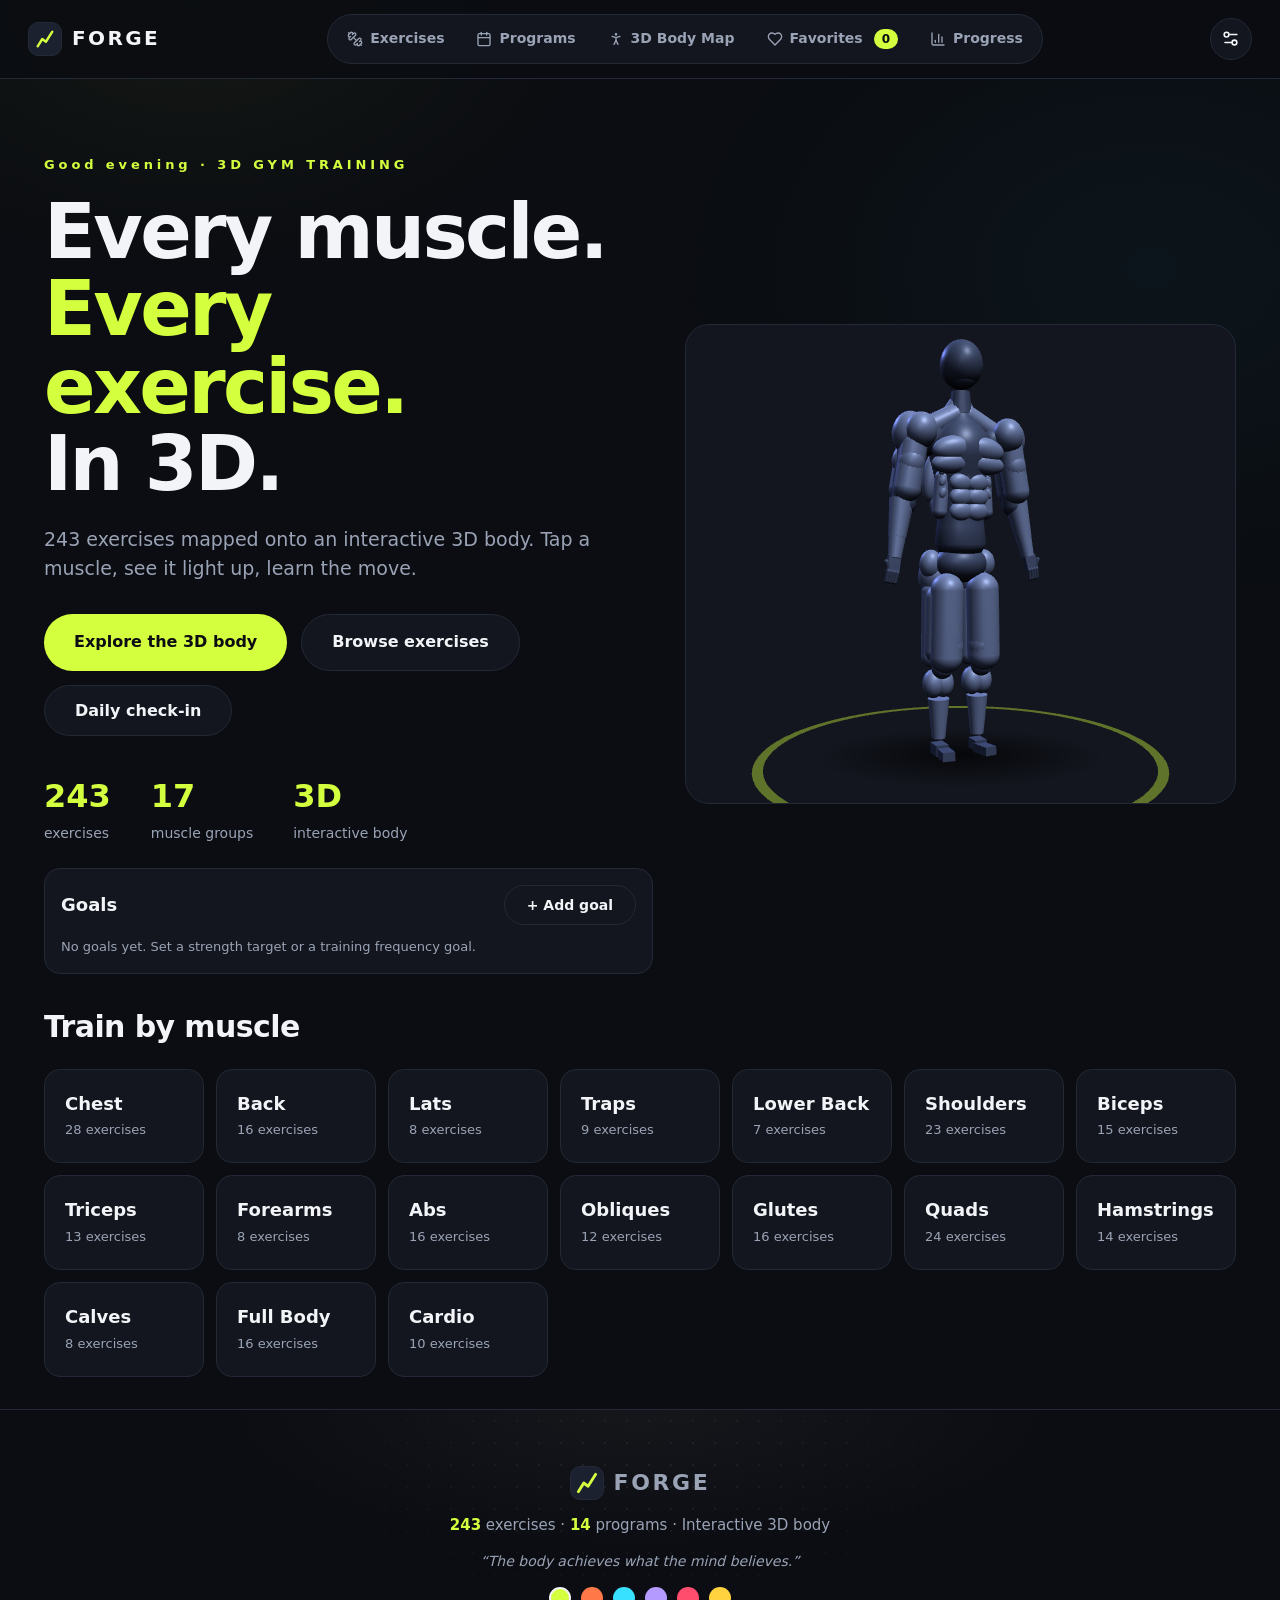
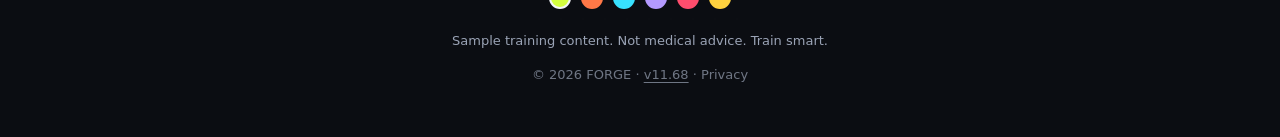
==== index.html @ cfec5f08 "v11.68: fix chart overflow" ====
<!doctype html>
<html lang="en">
  <head>
    <meta charset="UTF-8" />
    <meta name="viewport" content="width=device-width, initial-scale=1.0" />
    <title>FORGE · 3D Gym Training</title>
    <meta
      name="description"
      content="FORGE: 190+ exercises visualized on an interactive 3D body. Train every muscle."
    />
    <meta name="theme-color" content="#0b0e13" />
    <link rel="manifest" href="manifest.json" />
    <link rel="stylesheet" href="css/base.css?v=11.68" />
    <link rel="stylesheet" href="css/components.css?v=11.68" />
    <link rel="stylesheet" href="css/views.css?v=11.68" />
    <link rel="stylesheet" href="css/workout.css?v=11.68" />
    <link rel="stylesheet" href="css/progress.css?v=11.68" />
    <link rel="stylesheet" href="css/camera.css?v=11.68" />
  </head>
  <body>
    <div
      id="offlineBar"
      class="hidden"
      style="background: #f59e0b; color: #0b0d12; text-align: center; font-size: 13px; font-weight: 700; padding: 8px"
    >
      Offline - workouts still save on this device
    </div>
    <header class="topbar">
      <a class="brand" href="#/">
        <span class="brand-mark"
          ><svg width="22" height="22" viewBox="0 0 24 24" fill="none">
            <path
              d="M4 20 L9 12 L13 15 L20 4"
              stroke="currentColor"
              stroke-width="2.6"
              stroke-linecap="round"
              stroke-linejoin="round"
            /></svg
        ></span>
        FORGE
      </a>
      <nav class="nav">
        <a href="#/exercises" data-nav="exercises" data-i18n="nav_exercises"
          ><svg
            class="ic"
            viewBox="0 0 24 24"
            fill="none"
            stroke="currentColor"
            stroke-width="2"
            stroke-linecap="round"
            stroke-linejoin="round"
            aria-hidden="true"
          >
            <path d="M14.4 14.4 9.6 9.6" />
            <path
              d="M18.657 21.485a2 2 0 1 1-2.829-2.828l-1.767 1.768a2 2 0 1 1-2.829-2.829l6.364-6.364a2 2 0 1 1 2.829 2.829l-1.768 1.767a2 2 0 1 1 2.828 2.829z"
            />
            <path d="m21.5 21.5-1.4-1.4" />
            <path d="M3.9 3.9 2.5 2.5" />
            <path
              d="M6.404 12.768a2 2 0 1 1-2.829-2.829l1.768-1.767a2 2 0 1 1-2.828-2.829l2.828-2.828a2 2 0 1 1 2.829 2.828l1.767-1.768a2 2 0 1 1 2.829 2.829z"
            /></svg
          >Exercises</a
        >
        <a href="#/programs" data-nav="programs" data-i18n="nav_programs"
          ><svg
            class="ic"
            viewBox="0 0 24 24"
            fill="none"
            stroke="currentColor"
            stroke-width="2"
            stroke-linecap="round"
            stroke-linejoin="round"
            aria-hidden="true"
          >
            <path d="M8 2v4" />
            <path d="M16 2v4" />
            <rect width="18" height="18" x="3" y="4" rx="2" />
            <path d="M3 10h18" /></svg
          >Programs</a
        >
        <a href="#/body" data-nav="body" data-i18n="nav_body"
          ><svg
            class="ic"
            viewBox="0 0 24 24"
            fill="none"
            stroke="currentColor"
            stroke-width="2"
            stroke-linecap="round"
            stroke-linejoin="round"
            aria-hidden="true"
          >
            <circle cx="12" cy="5" r="1" />
            <path d="m9 20 3-6 3 6" />
            <path d="m6 8 6 2 6-2" />
            <path d="M12 10v4" /></svg
          >3D Body Map</a
        >
        <a href="#/favorites" data-nav="favorites" data-i18n="nav_favorites"
          ><svg
            class="ic"
            viewBox="0 0 24 24"
            fill="none"
            stroke="currentColor"
            stroke-width="2"
            stroke-linecap="round"
            stroke-linejoin="round"
            aria-hidden="true"
          >
            <path
              d="M19 14c1.49-1.46 3-3.21 3-5.5A5.5 5.5 0 0 0 16.5 3c-1.76 0-3 .5-4.5 2-1.5-1.5-2.74-2-4.5-2A5.5 5.5 0 0 0 2 8.5c0 2.3 1.5 4.05 3 5.5l7 7Z"
            /></svg
          >Favorites <span class="fav-count" id="favCount">0</span></a
        >
        <a href="#/progress" data-nav="progress" data-i18n="nav_progress"
          ><svg
            class="ic"
            viewBox="0 0 24 24"
            fill="none"
            stroke="currentColor"
            stroke-width="2"
            stroke-linecap="round"
            stroke-linejoin="round"
            aria-hidden="true"
          >
            <path d="M3 3v16a2 2 0 0 0 2 2h16" />
            <path d="M18 17V9" />
            <path d="M13 17V5" />
            <path d="M8 17v-3" /></svg
          >Progress</a
        >
        <span class="nav-pill" id="navPill"></span>
      </nav>
      <button class="settings-btn" id="settingsBtn" title="Settings" aria-label="Open settings">
        <svg
          class="ic"
          viewBox="0 0 24 24"
          fill="none"
          stroke="currentColor"
          stroke-width="2"
          stroke-linecap="round"
          stroke-linejoin="round"
          aria-hidden="true"
        >
          <path d="M20 7h-9" />
          <path d="M14 17H5" />
          <circle cx="17" cy="17" r="3" />
          <circle cx="7" cy="7" r="3" />
        </svg>
      </button>
    </header>

    <main>
      <!-- HOME -->
      <section id="view-home" class="view">
        <div class="onerm-box hidden" id="reminderBanner" style="margin-bottom: 16px; border-color: var(--volt)"></div>
        <div class="hero">
          <div class="hero-copy">
            <p class="kicker"><span id="homeGreet"></span> · <span data-i18n="home_kicker">3D GYM TRAINING</span></p>
            <h1>Every muscle.<br /><span class="volt">Every exercise.</span><br />In 3D.</h1>
            <p class="lede">
              <span id="heroExCount">243</span> exercises mapped onto an interactive 3D body. Tap a muscle, see it light
              up, learn the move.
            </p>
            <div class="hero-cta">
              <a class="btn btn-primary" href="#/body" data-i18n="home_cta_body">Explore the 3D body</a>
              <a class="btn btn-ghost" href="#/exercises" data-i18n="home_cta_ex">Browse exercises</a>
              <button class="btn btn-ghost" id="checkinBtn">Daily check-in</button>
            </div>
            <div class="hero-stats">
              <div><b id="statEx">243</b><span>exercises</span></div>
              <div><b id="statMus">17</b><span>muscle groups</span></div>
              <div><b>3D</b><span>interactive body</span></div>
            </div>
            <div class="hero-progress" id="heroProgress"></div>
            <div id="recoveryDash" style="margin-top: 16px"></div>
            <div id="goalsDash" style="margin-top: 16px"></div>
          </div>
          <div class="hero-3d" id="hero3d"></div>
        </div>
        <h2 class="section-title">Train by muscle</h2>
        <div class="muscle-grid" id="muscleGrid"></div>
      </section>

      <!-- EXERCISES -->
      <section id="view-exercises" class="view hidden">
        <h2 class="section-title" data-i18n="ex_title">All exercises<span class="count" id="exCount"></span></h2>
        <div class="toolbar">
          <div class="search-wrap">
            <svg
              class="ic"
              viewBox="0 0 24 24"
              fill="none"
              stroke="currentColor"
              stroke-width="2"
              stroke-linecap="round"
              stroke-linejoin="round"
              aria-hidden="true"
            >
              <circle cx="11" cy="11" r="8" />
              <path d="m21 21-4.3-4.3" /></svg
            ><input
              id="search"
              type="search"
              data-i18n-ph="ex_search_ph"
              placeholder="Search exercises… (e.g. squat, cable, beginner)"
              autocomplete="off"
            />
          </div>
          <label class="my-eq-toggle hidden" id="myEqWrap"
            ><input type="checkbox" id="myEqToggle" /> <span data-i18n="myeq_only">My equipment only</span></label
          >
          <div class="chip-row" id="muscleChips"></div>
          <div class="selects">
            <select id="eqFilter">
              <option value="">All equipment</option>
            </select>
            <select id="lvlFilter">
              <option value="">All levels</option>
              <option value="beginner">Beginner</option>
              <option value="intermediate">Intermediate</option>
              <option value="advanced">Advanced</option>
            </select>
          </div>
        </div>
        <button class="btn btn-ghost btn-sm" id="addCustomBtn" style="margin-bottom: 14px">Add custom exercise</button>
        <div class="cards" id="exerciseGrid"></div>
      </section>

      <!-- DETAIL -->
      <section id="view-detail" class="view hidden">
        <a class="back" href="#/exercises"><span class="back-icon" data-icon="arrow-left"></span> All exercises</a>
        <div class="detail-head">
          <div>
            <div class="badges" id="dBadges"></div>
            <h2 id="dName"></h2>
          </div>
          <div style="display: flex; gap: 8px; flex-wrap: wrap; align-items: center">
            <button class="btn btn-ghost btn-sm" id="dPyramid">Pyramid</button>
            <button class="fav-btn btn btn-ghost btn-sm" id="dFav">Save to favorites</button>
            <button class="btn btn-danger btn-sm hidden" id="dDelete">Delete exercise</button>
          </div>
        </div>
        <div class="detail-3d">
          <div id="detail3d" class="stage"></div>
          <div class="view-toggle">
            <button id="dFront" class="on">Front</button>
            <button id="dBack">Back</button>
          </div>
          <p class="hint">Drag to rotate · scroll to zoom · red = primary, orange = secondary</p>
        </div>
        <div class="detail-cols">
          <div class="detail-main">
            <h3>See it in motion</h3>
            <div id="demoBox" class="demo-box"></div>
            <div id="demoControls" class="demo-controls-wrap"></div>
            <h3>How to do it</h3>
            <ol class="steps" id="dSteps"></ol>
            <h3>Form cues</h3>
            <ul class="cues-list" id="dCues"></ul>
            <h3>Common mistakes</h3>
            <div id="dMistakes"></div>
          </div>
          <aside class="detail-side">
            <h3>Muscles worked</h3>
            <div class="muscle-tags" id="dMuscles"></div>
            <h3>Try also</h3>
            <div class="mini-cards" id="dSimilar"></div>
            <h3>Variations</h3>
            <div id="dVariations"></div>
            <h3>
              <span data-i18n="swap_title">Swap it</span>
              <span class="muted" style="font-weight: 400; font-size: 13px" data-i18n="swap_sub"
                >same muscle, different gear</span
              >
            </h3>
            <div id="dSwaps"></div>
            <div id="dOnerm"></div>
            <div id="dProg"></div>
            <button class="btn btn-ghost btn-sm" id="formCheckBtn" style="margin-top: 12px">AI form check</button>
          </aside>
        </div>
      </section>

      <!-- BODY MAP -->
      <section id="view-body" class="view hidden">
        <h2 class="section-title" data-i18n="body_title">3D Body Map</h2>
        <p class="lede" data-i18n="body_lede">Click any muscle on the body to see every exercise that trains it.</p>
        <div class="body-layout">
          <div class="body-3d">
            <div id="body3d" class="stage tall"></div>
            <div class="view-toggle">
              <button id="bFront" class="on" data-i18n="body_front">Front</button>
              <button id="bBack" data-i18n="body_back">Back</button>
            </div>
            <div class="view-toggle" style="margin-top: 8px">
              <button id="bMuscles" class="on" data-i18n="body_muscles">Muscles</button>
              <button id="bRecovery" data-i18n="body_recovery">Recovery</button>
              <button id="bFatigue">Fatigue</button>
              <button class="seg" id="bSoreness">Soreness</button>
            </div>
            <p class="hint" data-i18n="body_hint">Drag to rotate · scroll to zoom · click a muscle</p>
            <p id="soreHint" class="hidden muted" style="font-size: 13px; margin: 8px 0 0; text-align: center">
              Tap a muscle to cycle: mild - sore - very sore - injured - clear
            </p>
            <p id="soreCount" class="muted" style="font-size: 13px; margin: 4px 0 0; text-align: center"></p>
            <div class="heat-legend hidden" id="heatLegend">
              <span><i style="background: #ff2d1a"></i>Trained recently</span>
              <span><i style="background: #2a3040; border: 1px solid var(--line)"></i>Ready to train</span>
            </div>
          </div>
          <aside class="body-panel">
            <div id="muscleInfo"><p class="muted">Select a muscle…</p></div>
            <div class="mini-cards" id="bodyExercises"></div>
          </aside>
        </div>
        <div id="bodyRecoveryDash" style="margin-top: 24px"></div>
      </section>

      <!-- PROGRAMS -->
      <section id="view-programs" class="view hidden">
        <h2 class="section-title" data-i18n="prog_title">Training programs</h2>
        <p class="lede" data-i18n="prog_lede">Pick a plan and just train. Every workout is laid out set by set.</p>
        <div class="prog-actions">
          <button class="btn btn-primary btn-sm" id="quizBtn" data-i18n="prog_quiz">Find my program</button>
          <a class="btn btn-ghost btn-sm" href="#/builder" data-i18n="prog_create">Create program</a>
          <button class="btn btn-ghost btn-sm" id="coachBtn">AI coach plan</button>
          <button class="btn btn-ghost btn-sm" id="expressBtn" title="A condensed full-body session, about 20 minutes">
            20-min express
          </button>
          <button class="btn btn-ghost btn-sm" id="dungeonBtn" title="A random gamified workout for bonus XP">
            Dungeon crawl
          </button>
        </div>
        <div class="active-banner hidden" id="activeBanner"></div>
        <div class="prog-grid" id="programGrid"></div>
      </section>

      <!-- PROGRAM DETAIL -->
      <section id="view-program" class="view hidden">
        <a class="back" href="#/programs"><span class="back-icon" data-icon="arrow-left"></span> All programs</a>
        <h2 class="section-title" id="pgName"></h2>
        <p class="lede" id="pgTag"></p>
        <div class="badges" id="pgBadges" style="margin-bottom: 20px"></div>
        <div class="prog-actions" id="pgActions" style="margin-bottom: 24px"></div>
        <div id="pgDays"></div>
      </section>

      <!-- WORKOUT MODE -->
      <section id="view-workout" class="view hidden">
        <a class="back" id="woBack" href="#/programs"><span class="back-icon" data-icon="arrow-left"></span> Back</a>
        <p class="kicker" id="woSub"></p>
        <h2 class="section-title" id="woTitle"></h2>
        <p class="muted hidden" id="woPace" style="font-size: 13px; margin: -8px 0 12px"></p>
        <div class="timer">
          <div class="timer-ring-wrap">
            <svg class="timer-ring" viewBox="0 0 120 120" aria-hidden="true">
              <circle class="tr-bg" cx="60" cy="60" r="52" />
              <circle
                class="tr-fg"
                id="timerRing"
                cx="60"
                cy="60"
                r="52"
                stroke-dasharray="326.7"
                stroke-dashoffset="0"
              />
            </svg>
            <div class="timer-display" id="timerDisplay">0:00</div>
          </div>
          <div class="timer-btns">
            <button data-timer="30">0:30</button>
            <button data-timer="60">1:00</button>
            <button data-timer="90">1:30</button>
            <button data-timer="120">2:00</button>
            <button id="timerStop">Stop</button>
          </div>
          <p
            class="hint"
            id="restCue"
            style="min-height: 20px; font-size: 13.5px; color: var(--volt); font-weight: 600"
          ></p>
          <p class="hint timer-hint">
            <svg
              class="ic"
              viewBox="0 0 24 24"
              fill="none"
              stroke="currentColor"
              stroke-width="2"
              stroke-linecap="round"
              stroke-linejoin="round"
              aria-hidden="true"
            >
              <line x1="10" x2="14" y1="2" y2="2" />
              <line x1="12" x2="15" y1="14" y2="11" />
              <circle cx="12" cy="14" r="8" /></svg
            >Rest timer. Tap a duration to start
          </p>
          <button class="btn btn-ghost btn-sm" id="plateBtn" style="margin-top: 8px">Plate calculator</button>
          <button class="btn btn-ghost btn-sm" id="voiceCmdBtn" style="margin-top: 8px" title="Voice control">
            <span class="btn-ic" data-icon="mic"></span> Voice
          </button>
          <button
            class="btn btn-ghost btn-sm"
            id="travelBtn"
            style="margin-top: 8px"
            title="Swap to bodyweight / dumbbell / band alternatives"
          >
            Travel mode
          </button>
          <p class="muted" id="voiceStatus" style="font-size: 13px; margin-top: 6px"></p>
        </div>
        <button class="btn btn-ghost btn-sm" id="gymModeBtn" style="margin: 8px 0">Gym mode</button>
        <button class="btn btn-ghost btn-sm" id="mirrorBtn" style="margin: 8px 0 8px 8px">Mirror mode</button>
        <div id="woList"></div>
        <div class="field-group" style="margin: 14px 0">
          <label class="field-label" for="woNotes">Session notes</label>
          <textarea
            id="woNotes"
            class="text-input"
            rows="3"
            placeholder="How did it feel? Anything to change next time?"
            style="resize: vertical"
          ></textarea>
        </div>
        <button class="btn btn-primary btn-block" id="woFinish">Finish workout</button>
        <div class="done-banner hidden" id="woDone">
          <h3>
            Workout complete. <span data-icon="dumbbell" style="display: inline-flex; vertical-align: -3px"></span>
          </h3>
          <p class="muted">Logged. Keep the streak going.</p>
          <p class="muted" id="woDurationLine" style="margin-top: 4px; font-weight: 600"></p>
          <div id="woRating" style="margin: 12px 0">
            <p class="muted" style="font-size: 13px; margin-bottom: 8px">How was this workout?</p>
            <div
              id="woStars"
              style="display: flex; gap: 6px; justify-content: center; font-size: 28px; cursor: pointer"
            ></div>
            <input
              id="woRatingNote"
              class="text-input"
              placeholder="Optional note..."
              style="margin-top: 8px; max-width: 320px; margin-left: auto; margin-right: auto"
            />
          </div>
          <p class="muted" id="woXpLine" style="margin-top: 6px"></p>
          <div class="xpbar" id="woXpBar" style="max-width: 320px; margin-left: auto; margin-right: auto">
            <div id="woXpFill"></div>
          </div>
          <p class="muted" id="woXpNext" style="font-size: 12px; margin-top: 4px"></p>
          <div class="wo-done-actions">
            <button
              class="btn btn-ghost btn-sm wo-icon-btn"
              id="shareCard"
              title="Share workout card"
              aria-label="Share workout card"
            >
              <svg
                viewBox="0 0 24 24"
                fill="none"
                stroke="currentColor"
                stroke-width="2"
                stroke-linecap="round"
                stroke-linejoin="round"
                width="16"
                height="16"
              >
                <path d="M4 12v8a2 2 0 0 0 2 2h12a2 2 0 0 0 2-2v-8" />
                <path d="m16 6-4-4-4 4" />
                <path d="M12 2v13" />
              </svg>
            </button>
            <button
              class="btn btn-ghost btn-sm wo-icon-btn"
              id="shareTextBtn"
              title="Share as text"
              aria-label="Share as text"
            >
              <svg
                viewBox="0 0 24 24"
                fill="none"
                stroke="currentColor"
                stroke-width="2"
                stroke-linecap="round"
                stroke-linejoin="round"
                width="16"
                height="16"
              >
                <path d="M15 2H6a2 2 0 0 0-2 2v16a2 2 0 0 0 2 2h12a2 2 0 0 0 2-2V7Z" />
                <path d="M14 2v4a2 2 0 0 0 2 2h4" />
                <path d="M10 9H8" />
                <path d="M16 13H8" />
                <path d="M16 17H8" />
              </svg>
            </button>
            <button class="btn btn-ghost btn-sm wo-icon-btn" id="replayBtn" title="3D replay" aria-label="3D replay">
              <svg
                viewBox="0 0 24 24"
                fill="none"
                stroke="currentColor"
                stroke-width="2"
                stroke-linecap="round"
                stroke-linejoin="round"
                width="16"
                height="16"
              >
                <polygon points="6 3 20 12 6 21 6 3" />
              </svg>
            </button>
            <a class="btn btn-primary btn-sm" id="woDoneBack" href="#/programs" style="white-space: nowrap"
              >Back to programs</a
            >
          </div>
        </div>
      </section>

      <!-- FAVORITES -->
      <section id="view-favorites" class="view hidden">
        <h2 class="section-title" data-i18n="fav_title">Your favorites</h2>
        <div class="cards" id="favGrid"></div>
        <div class="hidden" id="favEmpty"></div>
      </section>

      <!-- PROGRESS -->
      <section id="view-progress" class="view hidden">
        <h2 class="section-title" data-i18n="progress_title">Progress</h2>
        <div class="tab-row" id="progTabs">
          <button class="chip on" data-ptab="overview" data-i18n="tab_overview">Overview</button>
          <button class="chip" data-ptab="history" data-i18n="tab_history">History</button>
          <button class="chip" data-ptab="records" data-i18n="tab_records">Records</button>
          <button class="chip" data-ptab="standards">Standards</button>
          <button class="chip" data-ptab="volume" data-i18n="tab_volume">Volume</button>
          <button class="chip" data-ptab="body">Body</button>
          <button class="chip" data-ptab="badges">Badges</button>
          <button class="chip" data-ptab="year" data-i18n="tab_year">Year</button>
          <button class="chip" data-ptab="board" data-i18n="tab_board">Leaderboard</button>
          <button class="chip" data-ptab="challenges">Challenges</button>
          <button class="chip" data-ptab="insights">Insights</button>
          <button class="chip" data-ptab="coach">Coach</button>
          <button class="chip" data-ptab="calendar">Calendar</button>
        </div>
        <div id="progressBody"></div>
      </section>
      <!-- PROGRAM BUILDER -->
      <section id="view-builder" class="view hidden">
        <h2 class="section-title" data-i18n="builder_title">Create program</h2>
        <p class="lede" data-i18n="builder_lede">Build your own training plan from the exercise library.</p>
        <div class="builder-field">
          <label for="bName" data-i18n="b_name">Program name</label>
          <input
            type="text"
            id="bName"
            class="text-input"
            data-i18n-ph="b_name_ph"
            placeholder="e.g. My Push Day Split"
            maxlength="60"
          />
        </div>
        <div class="builder-field">
          <label for="bTagline" data-i18n="b_tagline">Tagline (optional)</label>
          <input
            type="text"
            id="bTagline"
            class="text-input"
            data-i18n-ph="b_tagline_ph"
            placeholder="e.g. 3 days, dumbbells only"
            maxlength="80"
          />
        </div>
        <div id="bDays"></div>
        <button class="btn btn-ghost btn-sm" id="bAddDay" data-i18n="b_add_day">Add day</button>
        <div style="display: flex; gap: 10px; margin: 20px 0; flex-wrap: wrap">
          <button class="btn btn-primary btn-sm" id="bSave" data-i18n="b_save">Save program</button>
          <a class="btn btn-ghost btn-sm" href="#/programs" data-i18n="b_cancel">Cancel</a>
        </div>
      </section>

      <!-- MY WORKOUTS -->
      <!-- EXERCISE PICKER -->
      <div class="modal-veil hidden" id="pickerVeil">
        <div class="modal" role="dialog" aria-modal="true" aria-labelledby="pickerTitle">
          <div class="modal-head">
            <h3 id="pickerTitle">Add exercises</h3>
            <button class="modal-x" id="pickerClose" aria-label="Close picker"></button>
          </div>
          <div class="modal-body">
            <div class="search-wrap" style="margin-bottom: 12px">
              <svg
                class="ic"
                viewBox="0 0 24 24"
                fill="none"
                stroke="currentColor"
                stroke-width="2"
                stroke-linecap="round"
                stroke-linejoin="round"
                aria-hidden="true"
              >
                <circle cx="11" cy="11" r="8" />
                <path d="m21 21-4.3-4.3" /></svg
              ><input id="pickerSearch" type="search" placeholder="Search exercises…" autocomplete="off" />
            </div>
            <div id="pickerList"></div>
          </div>
        </div>
      </div>
      <!-- PLATE CALC -->
      <div class="modal-veil hidden" id="plateVeil">
        <div class="modal" role="dialog" aria-modal="true" aria-labelledby="plateTitle">
          <div class="modal-head">
            <h3 id="plateTitle">Plate calculator</h3>
            <button class="modal-x" id="plateClose" aria-label="Close"></button>
          </div>
          <div class="modal-body">
            <div class="builder-field">
              <label for="plateBar">Bar weight</label>
              <input type="number" id="plateBar" class="text-input" value="20" step="any" min="0" />
            </div>
            <div class="builder-field">
              <label for="plateTarget">Target weight</label>
              <input type="number" id="plateTarget" class="text-input" value="100" step="any" min="0" />
            </div>
            <div id="plateResult"></div>
          </div>
        </div>
      </div>
      <!-- FORM CHECK -->
      <div class="modal-veil hidden" id="formVeil">
        <div class="modal" role="dialog" aria-modal="true" aria-labelledby="formTitle" style="max-width: 640px">
          <div class="modal-head">
            <h3 id="formTitle">AI form check</h3>
            <button class="modal-x" id="formClose" aria-label="Close"></button>
          </div>
          <div class="modal-body">
            <p class="muted" style="margin-bottom: 12px">
              Position your phone so your full body is visible from the side. Works best for squats.
            </p>
            <div style="position: relative; background: #000; border-radius: 12px; overflow: hidden">
              <video
                id="formVideo"
                playsinline
                muted
                style="width: 100%; display: block; transform: scaleX(-1)"
              ></video>
              <canvas
                id="formCanvas"
                style="position: absolute; inset: 0; width: 100%; height: 100%; transform: scaleX(-1)"
              ></canvas>
            </div>
            <div id="formFeedback" style="margin-top: 12px; font-size: 16px; font-weight: 600; min-height: 48px"></div>
            <div style="display: flex; gap: 10px; margin-top: 8px">
              <button class="btn btn-primary btn-sm" id="formStart">Start camera</button>
              <button class="btn btn-ghost btn-sm hidden" id="formStop">Stop</button>
            </div>
            <p class="muted" style="font-size: 12px; margin-top: 8px">Runs on-device. No video leaves your phone.</p>
          </div>
        </div>
      </div>
      <!-- DAILY CHECK-IN -->
      <div class="modal-veil hidden" id="checkinVeil">
        <div class="modal" role="dialog" aria-modal="true" aria-labelledby="checkinTitle">
          <div class="modal-head">
            <h3 id="checkinTitle">Daily check-in</h3>
            <button class="modal-x" id="checkinClose" aria-label="Close"></button>
          </div>
          <div class="modal-body">
            <p class="setting-label">Sleep (hours) <b id="ciSleepOut" style="color: var(--volt)"></b></p>
            <input
              type="range"
              class="slider"
              id="ciSleep"
              min="0"
              max="14"
              step="0.5"
              value="7"
              aria-label="Sleep hours"
            />
            <p class="setting-label" style="margin-top: 12px">
              Energy (1-5) <b id="ciEnergyOut" style="color: var(--volt)"></b>
            </p>
            <input
              type="range"
              class="slider"
              id="ciEnergy"
              min="1"
              max="5"
              step="1"
              value="3"
              aria-label="Energy level"
            />
            <p class="setting-label" style="margin-top: 12px">HRV (ms, morning reading)</p>
            <input type="number" id="ciHrv" min="0" max="300" class="field-input" style="width: 120px" />
            <p class="muted" style="font-size: 12px; margin-top: 6px">
              Heart rate variability. Higher usually means better recovery. Typical range: 20-120 ms.
            </p>
            <p class="setting-label" style="margin-top: 12px">Water (ml)</p>
            <div style="display: flex; gap: 12px; align-items: center">
              <div class="water-glass" aria-hidden="true">
                <div class="water-fill" id="waterFill" style="height: 0%"></div>
              </div>
              <div style="display: flex; gap: 8px; flex-wrap: wrap">
                <button class="btn btn-ghost btn-sm" data-water="250">+250</button>
                <button class="btn btn-ghost btn-sm" data-water="500">+500</button>
                <button class="btn btn-ghost btn-sm" data-water="-250">−250</button>
              </div>
            </div>
            <div style="display: flex; gap: 8px; align-items: center; flex-wrap: wrap; margin-top: 10px">
              <input
                type="number"
                id="ciWaterSet"
                min="0"
                placeholder="Set total"
                class="field-input"
                style="width: 110px"
              />
              <button class="btn btn-ghost btn-sm" id="waterSet">Set</button>
              <span class="ring-wrap" aria-hidden="true">
                <svg width="46" height="46" viewBox="0 0 46 46">
                  <circle cx="23" cy="23" r="19" stroke="rgba(255,255,255,.08)" stroke-width="5" fill="none" />
                  <circle
                    class="ring-fg"
                    id="waterRing"
                    cx="23"
                    cy="23"
                    r="19"
                    stroke="#38e1ff"
                    stroke-width="5"
                    fill="none"
                    stroke-linecap="round"
                    stroke-dasharray="119.4"
                    stroke-dashoffset="119.4"
                    transform="rotate(-90 23 23)"
                  />
                </svg>
                <span class="ring-label" id="waterRingLabel"></span>
              </span>
              <span class="muted" id="waterToday"></span>
            </div>
            <p class="setting-label" style="margin-top: 12px">Protein (g)</p>
            <div style="display: flex; gap: 8px; align-items: center; flex-wrap: wrap">
              <input type="number" id="ciProtein" min="0" class="field-input" style="width: 120px" />
              <button class="btn btn-ghost btn-sm" id="proteinAdd">Add</button>
              <button class="btn btn-ghost btn-sm" id="proteinClear">Clear</button>
            </div>
            <div style="display: flex; gap: 8px; align-items: center; margin-top: 10px">
              <span class="ring-wrap" aria-hidden="true">
                <svg width="46" height="46" viewBox="0 0 46 46">
                  <circle cx="23" cy="23" r="19" stroke="rgba(255,255,255,.08)" stroke-width="5" fill="none" />
                  <circle
                    class="ring-fg"
                    id="proteinRing"
                    cx="23"
                    cy="23"
                    r="19"
                    stroke="#c8ff00"
                    stroke-width="5"
                    fill="none"
                    stroke-linecap="round"
                    stroke-dasharray="119.4"
                    stroke-dashoffset="119.4"
                    transform="rotate(-90 23 23)"
                  />
                </svg>
                <span class="ring-label" id="proteinRingLabel"></span>
              </span>
              <span class="muted" id="proteinToday"></span>
            </div>
            <p class="setting-label" style="margin-top: 12px">Supplements</p>
            <div id="suppList"></div>
            <div style="display: flex; gap: 8px; margin-top: 8px">
              <input
                type="text"
                id="suppName"
                placeholder="Add supplement…"
                maxlength="40"
                class="field-input"
                style="flex: 1"
              />
              <button class="btn btn-ghost btn-sm" id="suppAdd">Add</button>
            </div>
            <button class="btn btn-primary btn-sm" id="checkinSave" style="margin-top: 16px">Save check-in</button>
            <h3 style="margin-top: 24px">Last 7 days</h3>
            <div id="checkinHistory"></div>
          </div>
        </div>
      </div>
      <section class="view hidden" id="view-privacy">
        <div class="priv-hero">
          <span class="priv-badge"
            ><svg
              width="30"
              height="30"
              viewBox="0 0 24 24"
              fill="none"
              stroke="currentColor"
              stroke-width="2"
              stroke-linecap="round"
              stroke-linejoin="round"
            >
              <path
                d="M20 13c0 5-3.5 7.5-7.66 8.95a1 1 0 0 1-.67-.01C7.5 20.5 4 18 4 13V6a1 1 0 0 1 1-1c2 0 4.5-1.2 6.24-2.72a1.17 1.17 0 0 1 1.52 0C14.51 3.81 17 5 19 5a1 1 0 0 1 1 1z"
              />
              <path d="m9 12 2 2 4-4" /></svg
          ></span>
          <h2>Privacy</h2>
          <p class="muted">Your data stays on your device. Period.</p>
        </div>
        <div class="priv-list">
          <div class="priv-row">
            <span class="priv-ico"
              ><svg
                width="20"
                height="20"
                viewBox="0 0 24 24"
                fill="none"
                stroke="currentColor"
                stroke-width="2"
                stroke-linecap="round"
                stroke-linejoin="round"
              >
                <rect width="14" height="20" x="5" y="2" rx="2" ry="2" />
                <path d="M12 18h.01" /></svg
            ></span>
            <div>
              <b>Stored locally</b>
              <p class="muted">
                Workouts, measurements, photos, check-ins, and settings live in your browser. Nothing is sent to any
                server.
              </p>
            </div>
          </div>
          <div class="priv-row">
            <span class="priv-ico"
              ><svg
                width="20"
                height="20"
                viewBox="0 0 24 24"
                fill="none"
                stroke="currentColor"
                stroke-width="2"
                stroke-linecap="round"
                stroke-linejoin="round"
              >
                <path d="M19 21v-2a4 4 0 0 0-4-4H9a4 4 0 0 0-4 4v2" />
                <circle cx="12" cy="7" r="4" /></svg
            ></span>
            <div>
              <b>No account needed</b>
              <p class="muted">No sign-up, no login, no email. Open the app and train.</p>
            </div>
          </div>
          <div class="priv-row">
            <span class="priv-ico"
              ><svg
                width="20"
                height="20"
                viewBox="0 0 24 24"
                fill="none"
                stroke="currentColor"
                stroke-width="2"
                stroke-linecap="round"
                stroke-linejoin="round"
              >
                <path d="M2 12s3-7 10-7 10 7 10 7-3 7-10 7-10-7-10-7Z" />
                <circle cx="12" cy="12" r="3" /></svg
            ></span>
            <div>
              <b>No tracking</b>
              <p class="muted">No analytics, no ads, no third-party scripts watching you.</p>
            </div>
          </div>
          <div class="priv-row">
            <span class="priv-ico"
              ><svg
                width="20"
                height="20"
                viewBox="0 0 24 24"
                fill="none"
                stroke="currentColor"
                stroke-width="2"
                stroke-linecap="round"
                stroke-linejoin="round"
              >
                <path d="M5 13a10 10 0 0 1 14 0" />
                <path d="M8.5 16.5a5 5 0 0 1 7 0" />
                <path d="M2 8.82a15 15 0 0 1 20 0" />
                <line x1="12" x2="12.01" y1="20" y2="20" /></svg
            ></span>
            <div>
              <b>Works offline</b>
              <p class="muted">
                The 3D body, exercise library, and every feature work fully offline after the first load.
              </p>
            </div>
          </div>
          <div class="priv-row">
            <span class="priv-ico"
              ><svg
                width="20"
                height="20"
                viewBox="0 0 24 24"
                fill="none"
                stroke="currentColor"
                stroke-width="2"
                stroke-linecap="round"
                stroke-linejoin="round"
              >
                <path d="M21 15v4a2 2 0 0 1-2 2H5a2 2 0 0 1-2-2v-4" />
                <polyline points="7 10 12 15 17 10" />
                <line x1="12" x2="12" y1="15" y2="3" /></svg
            ></span>
            <div>
              <b>You own your data</b>
              <p class="muted">Clearing browser data erases it, so use the Backup page to export a copy anytime.</p>
            </div>
          </div>
        </div>
      </section>
    </main>
    <footer>
      <div class="foot-inner">
        <a class="brand foot-brand" href="#/">
          <span class="brand-mark"
            ><svg width="26" height="26" viewBox="0 0 24 24" fill="none">
              <path
                d="M4 20 L9 12 L13 15 L20 4"
                stroke="currentColor"
                stroke-width="2.6"
                stroke-linecap="round"
                stroke-linejoin="round"
              /></svg
          ></span>
          FORGE
        </a>
        <p class="foot-tagline">
          <span class="foot-num" id="footEx">243</span> exercises ·
          <span class="foot-num" id="footProg">14</span> programs · Interactive 3D body
        </p>

        <p class="foot-quote" id="footQuote"></p>
        <div class="foot-accents" id="footAccents" aria-label="Theme accent"></div>
        <p class="muted foot-disclaimer">Sample training content. Not medical advice. Train smart.</p>
        <p class="muted foot-copy">
          © 2026 FORGE · <button class="foot-ver" id="footVer">v11.68</button> ·
          <a href="#/privacy" class="foot-privacy">Privacy</a>
        </p>
        <div class="foot-changelog hidden" id="footChangelog"></div>
      </div>
    </footer>
    <button id="toTop" class="to-top" aria-label="Back to top">
      <svg width="20" height="20" viewBox="0 0 24 24" fill="none">
        <path
          d="M12 19V5M5 12l7-7 7 7"
          stroke="currentColor"
          stroke-width="2.4"
          stroke-linecap="round"
          stroke-linejoin="round"
        />
      </svg>
    </button>

    <!-- SETTINGS -->
    <div class="modal-veil hidden" id="dlgVeil">
      <div class="modal dlg" role="alertdialog" aria-modal="true" aria-labelledby="dlgTitle">
        <div class="modal-head"><h3 id="dlgTitle">FORGE</h3></div>
        <p class="dlg-msg" id="dlgMsg"></p>
        <input type="text" id="dlgInput" class="text-input hidden" />
        <div class="dlg-btns">
          <button class="btn btn-ghost btn-sm" id="dlgCancel">Cancel</button>
          <button class="btn btn-primary btn-sm" id="dlgOk">OK</button>
        </div>
      </div>
    </div>
    <div class="modal-veil hidden" id="customVeil">
      <div class="modal" role="dialog" aria-modal="true" aria-labelledby="customTitle">
        <div class="modal-head">
          <h3 id="customTitle">Add custom exercise</h3>
          <button class="modal-x" id="customClose" aria-label="Close"></button>
        </div>
        <div class="modal-body">
          <div class="field-group">
            <label class="field-label" for="customName">Name</label>
            <input
              type="text"
              id="customName"
              class="text-input"
              placeholder="e.g. Cable woodchopper"
              maxlength="60"
              autocomplete="off"
            />
          </div>
          <div class="field-group">
            <label class="field-label" for="customPrimary">Primary muscle</label>
            <select id="customPrimary" style="width: 100%"></select>
          </div>
          <div class="field-group">
            <span class="field-label">Secondary muscles (optional)</span>
            <div class="check-grid" id="customSecondary"></div>
          </div>
          <div class="field-group">
            <label class="field-label" for="customEquipment">Equipment</label>
            <select id="customEquipment" style="width: 100%"></select>
          </div>
          <div class="field-group">
            <label class="field-label" for="customLevel">Level</label>
            <select id="customLevel" style="width: 100%">
              <option value="beginner">Beginner</option>
              <option value="intermediate" selected>Intermediate</option>
              <option value="advanced">Advanced</option>
            </select>
          </div>
        </div>
        <div class="dlg-btns">
          <button class="btn btn-ghost btn-sm" id="customCancel">Cancel</button>
          <button class="btn btn-primary btn-sm" id="customSave">Save exercise</button>
        </div>
      </div>
    </div>
    <div class="modal-veil hidden" id="settingsVeil">
      <div class="modal" role="dialog" aria-modal="true" aria-labelledby="settingsTitle">
        <div class="modal-head">
          <h3 id="settingsTitle" data-i18n="set_title">Settings</h3>
          <button class="modal-x" id="settingsClose" aria-label="Close settings"></button>
        </div>
        <div class="modal-body">
          <p class="setting-label" data-i18n="set_accent">Accent color</p>
          <div class="accent-grid" id="accentGrid"></div>
          <p class="muted setting-note" data-i18n="set_accent_note">
            Applies across the app, including the 3D body ring.
          </p>
          <p class="setting-label" data-i18n="set_units">Units</p>
          <div class="seg-row" id="unitSeg">
            <button class="seg" data-unit="kg">kg</button>
            <button class="seg" data-unit="lb">lb</button>
          </div>
          <p class="setting-label">Goal</p>
          <div class="seg-row" id="goalSeg">
            <button class="seg" data-goal="cut">Cut</button>
            <button class="seg" data-goal="maintain">Maintain</button>
            <button class="seg" data-goal="bulk">Bulk</button>
          </div>
          <p class="setting-label">Accessibility</p>
          <div class="toggle-row">
            <span>Big text mode</span
            ><button class="toggle" id="tglBigText" role="switch" aria-checked="false">
              <span class="knob"></span>
            </button>
          </div>
          <div class="toggle-row">
            <span>High contrast</span
            ><button class="toggle" id="tglContrast" role="switch" aria-checked="false">
              <span class="knob"></span>
            </button>
          </div>
          <p class="setting-label" data-i18n="set_myeq">My equipment</p>
          <div class="eq-grid" id="eqGrid"></div>
          <p class="muted setting-note" data-i18n="set_myeq_note">
            Used by the program quiz and exercise swaps. Empty means everything.
          </p>
          <p class="setting-label" data-i18n="set_lang">Language</p>
          <div class="seg-row" id="langSeg">
            <button class="seg" data-lang="en">English</button>
            <button class="seg" data-lang="fr">Français</button>
          </div>
          <p class="setting-label" data-i18n="set_workout">Workout</p>
          <div class="toggle-row">
            <span data-i18n="set_sound">Rest timer sound</span
            ><button class="toggle" id="tglSound" role="switch" aria-checked="true"><span class="knob"></span></button>
          </div>
          <div class="toggle-row">
            <span>Auto-start rest timer</span
            ><button class="toggle" id="tglAutoRest" role="switch" aria-checked="true">
              <span class="knob"></span>
            </button>
          </div>
          <div class="toggle-row">
            <span>Voice cues</span
            ><button class="toggle" id="tglVoice" role="switch" aria-checked="false"><span class="knob"></span></button>
          </div>
          <div class="toggle-row">
            <span data-i18n="set_haptic">Haptic feedback</span
            ><button class="toggle" id="tglHaptic" role="switch" aria-checked="true"><span class="knob"></span></button>
          </div>
          <div class="toggle-row">
            <span>Advanced training tools</span
            ><button class="toggle" id="tglAdvanced" role="switch" aria-checked="false">
              <span class="knob"></span>
            </button>
          </div>
          <p class="muted setting-note">Shows travel mode and tempo coach in workouts.</p>
          <div class="toggle-row">
            <span data-i18n="set_motion">Reduce motion</span
            ><button class="toggle" id="tglMotion" role="switch" aria-checked="false">
              <span class="knob"></span>
            </button>
          </div>
          <p class="setting-label">3D body finish</p>
          <div
            id="finishPreview"
            style="
              width: 110px;
              height: 150px;
              border-radius: 14px;
              overflow: hidden;
              border: 1px solid var(--line);
              background: var(--panel);
              margin: 0 auto 12px;
            "
          ></div>
          <div class="seg-row seg-grid" id="finishSeg">
            <button class="seg" data-finish="standard">Standard</button>
            <button class="seg" data-finish="chrome">Chrome</button>
            <button class="seg" data-finish="xray">X-ray</button>
            <button class="seg" data-finish="matte">Matte</button>
          </div>
          <p class="setting-label">Daily workout reminder</p>
          <div style="display: flex; gap: 8px; align-items: center">
            <input type="time" id="reminderTime" class="text-input" />
            <button class="btn btn-ghost btn-sm" id="reminderClear">Clear</button>
          </div>
          <p class="muted setting-note">Shows a reminder banner on the home screen when it is time to train.</p>
          <p class="setting-label" data-i18n="set_demos">Exercise demos</p>
          <div class="toggle-row">
            <span data-i18n="set_autoplay">Autoplay</span
            ><button class="toggle" id="tglDemoPlay" role="switch" aria-checked="true">
              <span class="knob"></span>
            </button>
          </div>
          <p class="setting-label" data-i18n="set_speed">Demo speed</p>
          <div class="seg-row" id="speedSeg">
            <button class="seg" data-speed="0.5">0.5×</button>
            <button class="seg" data-speed="1">1×</button>
            <button class="seg" data-speed="1.5">1.5×</button>
          </div>
          <p class="setting-label" data-i18n="set_data">Data</p>
          <div class="setting-btns">
            <button class="btn btn-ghost btn-sm" id="exportData" data-i18n="set_export">Export data</button>
            <button class="btn btn-ghost btn-sm" id="csvExport">CSV export</button>
            <button class="btn btn-ghost btn-sm" id="backupData">Backup</button>
            <label class="btn btn-ghost btn-sm" style="cursor: pointer; margin: 0"
              >Restore<input type="file" id="restoreData" accept="application/json" style="display: none"
            /></label>
            <button class="btn btn-ghost btn-sm danger" id="resetData" data-i18n="set_reset">Reset all data</button>
          </div>
          <p class="muted setting-note">Your data never leaves this device. Export anytime.</p>
          <p class="muted setting-note" id="storageUsage" style="margin-top: 8px">Storage: calculating...</p>
        </div>
      </div>
    </div>

    <!-- QUIZ -->
    <div class="modal-veil hidden" id="quizVeil">
      <div class="modal" role="dialog" aria-modal="true" aria-labelledby="quizTitle">
        <div class="modal-head">
          <h3 id="quizTitle" data-i18n="prog_quiz">Find my program</h3>
          <button class="modal-x" id="quizClose" aria-label="Close quiz"></button>
        </div>
        <div class="modal-body" id="quizBody"></div>
      </div>
    </div>

    <!-- JS modules: load order matters (shared globals, no bundler) -->
    <script src="js/vendor/three.min.js"></script>
    <script src="js/data-exercises.js"></script>
    <script src="js/data-programs.js"></script>
    <script src="js/demo.js"></script>
    <script src="js/icons.js"></script>
    <script src="js/core.js"></script>
    <script src="js/storage.js"></script>
    <script src="js/badges.js"></script>
    <script src="js/views.js"></script>
    <script src="js/progress.js"></script>
    <script src="js/programs.js"></script>
    <script src="js/workout.js"></script>
    <script src="js/camera.js"></script>

    <script src="js/app.js"></script>
  </body>
</html>
---- css/base.css ----
/* FORGE - design tokens, reset, topbar, layout primitives */

:root {
  --gold: #ffd23f;
  --warn: #f59e0b;
  --bg: #0b0d12;
  --surface: #13161e;
  --surface2: #1a1f2b;
  --surface3: #222839;
  --line: #232936;
  --line2: #2e3648;
  --ink: #f2f4f8;
  --muted: #9aa3b5;
  --volt: #d4ff3f;
  --ember: #ff5c1a;
  --radius: 16px;
  --t-hero: clamp(44px, 6vw, 76px);
  --t-section: 30px;
  --t-card: 18px;
  --t-body: 15px;
  --t-small: 13px;
  --t-caption: 12px;
}

* {
  box-sizing: border-box;
  margin: 0;
  padding: 0;
}

html {
  scroll-behavior: smooth;
}

body {
  background: var(--bg);
  color: var(--ink);
  font-family: ui-sans-serif, system-ui, "Segoe UI", Helvetica, Arial, sans-serif;
  line-height: 1.55;
  -webkit-font-smoothing: antialiased;
  min-height: 100vh;
  min-height: 100dvh;
  display: flex;
  flex-direction: column;
}

main {
  flex: 1 0 auto;
  width: 100%;
}

a {
  color: inherit;
  text-decoration: none;
}

.hidden {
  display: none !important;
}

.muted {
  color: var(--muted);
}

/* topbar */
.topbar {
  position: sticky;
  top: 0;
  z-index: 50;
  display: flex;
  align-items: center;
  justify-content: space-between;
  padding: 14px 28px;
  background: rgba(11, 13, 18, 0.88);
  backdrop-filter: blur(12px);
  border-bottom: 1px solid var(--line);
}

.brand {
  display: flex;
  align-items: center;
  gap: 10px;
  font-weight: 800;
  letter-spacing: 0.12em;
  font-size: 20px;
}

.brand-mark {
  width: 34px;
  height: 34px;
  border-radius: 10px;
  background: #1c2130;
  display: flex;
  align-items: center;
  justify-content: center;
  border: 1px solid var(--line);
  color: var(--volt);
}

.nav {
  display: flex;
  gap: 26px;
  align-items: center;
  position: relative;
}

.nav a {
  color: var(--muted);
  font-weight: 600;
  font-size: 15px;
  padding: 6px 2px;
  border-bottom: 2px solid transparent;
  position: relative;
  transition: color 0.2s;
}

.nav a.active,
.nav a:hover {
  color: var(--ink);
}

.nav a.active {
  border-bottom-color: transparent;
}

.fav-count {
  background: var(--volt);
  color: #0b0d12;
  font-size: 12px;
  font-weight: 800;
  border-radius: 999px;
  padding: 1px 8px;
  margin-left: 4px;
}

main {
  max-width: 1240px;
  margin: 0 auto;
  padding: 0 24px 32px;
}

.view {
  padding-top: 36px;
}

.section-title {
  font-size: var(--t-section);
  font-weight: 800;
  letter-spacing: -0.02em;
  margin-bottom: 6px;
}

.section-title .count {
  color: var(--muted);
  font-size: var(--t-card);
  font-weight: 600;
}

.section-title .count::before {
  content: "\00B7";
  margin: 0 8px;
}

.lede {
  color: var(--muted);
  font-size: var(--t-body);
  max-width: 640px;
  margin: 8px 0 26px;
}

/* hero */
.hero {
  display: grid;
  grid-template-columns: 1.05fr 0.95fr;
  gap: 32px;
  align-items: center;
  padding: 40px 0 30px;
}

.kicker {
  color: var(--volt);
  font-weight: 700;
  letter-spacing: 0.3em;
  font-size: 13px;
  margin-bottom: 18px;
}

.hero h1 {
  font-size: clamp(44px, 6vw, 76px);
  line-height: 1.02;
  letter-spacing: -0.035em;
  font-weight: 800;
}

.volt {
  color: var(--volt);
}

.hero .lede {
  font-size: 19px;
  margin: 22px 0 30px;
}

.hero-cta {
  display: flex;
  gap: 14px;
  flex-wrap: wrap;
}

.btn {
  display: inline-flex;
  align-items: center;
  justify-content: center;
  gap: 8px;
  font-weight: 700;
  padding: 15px 30px;
  border-radius: 999px;
  font-size: 16px;
  transition: transform 0.15s;
  vertical-align: middle;
  border: none;
  cursor: pointer;
  font-family: inherit;
}

.btn:active {
  transform: scale(0.97);
}

.btn:hover {
  transform: translateY(-2px);
}

.btn:active:hover {
  transform: scale(0.97);
}

.btn .ic {
  width: 18px;
  height: 18px;
}

.btn-sm .ic {
  width: 16px;
  height: 16px;
}

.btn-ic {
  display: inline-flex;
  align-items: center;
}

.btn-ic .ic {
  width: 16px;
  height: 16px;
}

.btn-primary {
  background: var(--volt);
  color: #0b0d12;
  border: none;
}

.btn-ghost {
  border: 1px solid var(--line);
  color: var(--ink);
  background: var(--surface);
}

.btn-danger,
.btn.danger {
  border: 1px solid #f87171;
  color: #f87171;
  background: transparent;
}

/* global button reset for consistency */
button {
  font-family: inherit;
}

/* styled file input */
.file-input-wrap {
  position: relative;
  display: inline-block;
}

.file-input-wrap input[type="file"] {
  position: absolute;
  inset: 0;
  opacity: 0;
  cursor: pointer;
  width: 100%;
}

input[type="file"].file-styled {
  font-family: inherit;
  font-size: 14px;
  color: var(--ink);
}

input[type="file"].file-styled::file-selector-button {
  font-family: inherit;
  font-weight: 700;
  font-size: 14px;
  padding: 10px 20px;
  border-radius: 999px;
  border: 1px solid var(--line);
  background: var(--surface);
  color: var(--ink);
  cursor: pointer;
  margin-right: 12px;
}

input[type="file"].file-styled::file-selector-button:hover {
  border-color: var(--volt);
}

.hero-stats {
  display: flex;
  gap: 40px;
  margin-top: 36px;
}

.hero-stats b {
  display: block;
  font-size: 32px;
  color: var(--volt);
}

.hero-stats span {
  color: var(--muted);
  font-size: 14px;
}

.hero-3d {
  height: 480px;
  border-radius: 24px;
  background: radial-gradient(600px 400px at 50% 30%, #1a2030, var(--bg));
  border: 1px solid var(--line);
  overflow: hidden;
  position: relative;
}

/* muscle grid */
.muscle-grid {
  display: grid;
  grid-template-columns: repeat(auto-fill, minmax(150px, 1fr));
  gap: 12px;
  margin-top: 18px;
}

.muscle-card {
  background: var(--surface);
  border: 1px solid var(--line);
  border-radius: var(--radius);
  padding: 20px;
  transition:
    border-color 0.15s,
    transform 0.15s;
}

.muscle-card:hover {
  border-color: var(--line2);
  transform: translateY(-3px);
  background: var(--surface2);
}

.muscle-card b {
  display: block;
  font-size: var(--t-card);
}

.muscle-card span {
  color: var(--muted);
  font-size: var(--t-small);
}

/* toolbar */
.toolbar {
  display: flex;
  flex-direction: column;
  gap: 14px;
  margin: 18px 0 24px;
}

#search {
  background: var(--surface);
  border: 1px solid var(--line);
  color: var(--ink);
  border-radius: 12px;
  padding: 14px 18px;
  font-size: 16px;
  width: 100%;
}

#search:focus {
  outline: none;
  border-color: var(--volt);
}

.chip-row {
  display: flex;
  gap: 8px;
  overflow-x: auto;
  padding-bottom: 4px;
  scrollbar-width: none;
}

.chip-row::-webkit-scrollbar {
  display: none;
}

.chip {
  white-space: nowrap;
  background: var(--surface);
  border: 1px solid var(--line);
  color: var(--muted);
  border-radius: 999px;
  padding: 8px 16px;
  font-size: 14px;
  font-weight: 600;
  cursor: pointer;
}

.chip.on {
  background: var(--volt);
  color: #0b0d12;
  border-color: var(--volt);
}

.selects {
  display: flex;
  gap: 10px;
}

select {
  background: var(--surface);
  border: 1px solid var(--line);
  color: var(--ink);
  border-radius: 12px;
  padding: 12px 38px 12px 14px;
  font-size: 15px;
  appearance: none;
  -webkit-appearance: none;
  background-image: url("data:image/svg+xml,%3Csvg xmlns='http://www.w3.org/2000/svg' width='16' height='16' viewBox='0 0 24 24' fill='none' stroke='%238a93a6' stroke-width='2' stroke-linecap='round' stroke-linejoin='round'%3E%3Cpath d='m6 9 6 6 6-6'/%3E%3C/svg%3E");
  background-repeat: no-repeat;
  background-position: right 14px center;
  cursor: pointer;
}

select:focus {
  outline: none;
  border-color: var(--volt);
}

:focus-visible {
  outline: 2px solid var(--volt);
  outline-offset: 2px;
}
---- css/components.css ----
/* FORGE - cards, chips, tags, buttons, inputs */

/* cards */
.cards {
  display: grid;
  grid-template-columns: repeat(auto-fill, minmax(260px, 1fr));
  gap: 14px;
}

.card {
  background: var(--surface);
  border: 1px solid var(--line);
  border-radius: var(--radius);
  padding: 20px;
  cursor: pointer;
  transition:
    border-color 0.15s,
    transform 0.15s,
    background 0.15s;
  position: relative;
}

.card:hover {
  border-color: var(--line2);
  transform: translateY(-3px);
  background: var(--surface2);
}

.card h3 {
  font-size: var(--t-card);
  letter-spacing: -0.01em;
  margin-bottom: 10px;
  padding-right: 30px;
}

.card .meta {
  color: var(--muted);
  font-size: var(--t-small);
  display: flex;
  gap: 8px;
  align-items: center;
  flex-wrap: wrap;
}

.tag {
  background: var(--surface2);
  border: 1px solid var(--line);
  border-radius: 999px;
  padding: 3px 12px;
  font-size: 13px;
  font-weight: 600;
  color: var(--ink);
}

.tag.volt-tag {
  background: color-mix(in srgb, var(--volt) 12%, transparent);
  border-color: color-mix(in srgb, var(--volt) 40%, transparent);
  color: var(--volt);
}

.dots {
  letter-spacing: 2px;
  font-size: 12px;
}

.heart {
  position: absolute;
  top: 14px;
  right: 14px;
  background: none;
  border: none;
  cursor: pointer;
  color: var(--muted);
  display: inline-flex;
  align-items: center;
  justify-content: center;
  padding: 4px;
}

.heart .ic {
  width: 18px;
  height: 18px;
}

.heart.faved {
  color: var(--volt);
}

.heart.faved .ic {
  fill: currentColor;
}

/* detail */
.back {
  color: var(--muted);
  font-weight: 600;
  display: inline-flex;
  align-items: center;
  gap: 8px;
  margin-bottom: 18px;
}

.back:hover {
  color: var(--volt);
}

.back-icon {
  display: inline-flex;
  align-items: center;
}

.back-icon .ic {
  width: 18px;
  height: 18px;
}

.detail-layout {
  display: grid;
  grid-template-columns: 1fr 1fr;
  gap: 28px;
  align-items: start;
}

.stage {
  background: radial-gradient(500px 380px at 50% 32%, #161c2a, var(--bg));
  border: 1px solid var(--line);
  border-radius: 20px;
  height: 520px;
  position: relative;
  overflow: hidden;
  cursor: grab;
}

.stage.tall {
  height: 640px;
}

.stage canvas {
  display: block;
}

.view-toggle {
  display: flex;
  gap: 8px;
  margin-top: 12px;
}

.view-toggle button {
  flex: 1;
  background: var(--surface);
  border: 1px solid var(--line);
  color: var(--muted);
  border-radius: 10px;
  padding: 10px;
  font-weight: 700;
  cursor: pointer;
  font-size: 14px;
}

.view-toggle button.on {
  background: var(--volt);
  color: #0b0d12;
  border-color: var(--volt);
}

.hint {
  color: var(--muted);
  font-size: 13px;
  margin-top: 10px;
  text-align: center;
}

.detail-info h2 {
  font-size: 34px;
  letter-spacing: -0.02em;
  margin: 10px 0 14px;
}

.detail-info h3 {
  font-size: 20px;
  margin: 26px 0 12px;
  color: var(--volt);
}

.badges {
  display: flex;
  gap: 8px;
  flex-wrap: wrap;
}

.steps {
  padding-left: 22px;
  display: flex;
  flex-direction: column;
  gap: 12px;
  font-size: 16px;
  color: var(--ink);
}

.steps li::marker {
  color: var(--volt);
  font-weight: 800;
}

.muscle-tags {
  display: flex;
  gap: 8px;
  flex-wrap: wrap;
}

/* .tag = small metadata; .tag-lg = larger tappable pills */
.tag-lg {
  cursor: pointer;
  font-size: 14px;
  padding: 8px 16px;
}

.tag-lg:hover {
  border-color: var(--volt);
}

.muscle-tags .tag.primary {
  background: color-mix(in srgb, var(--ember) 14%, transparent);
  border-color: color-mix(in srgb, var(--ember) 50%, transparent);
  color: #ff8a50;
}

.fav-btn.faved {
  border-color: var(--volt);
  color: var(--volt);
}

.mini-cards {
  display: flex;
  flex-direction: column;
  gap: 8px;
}

.mini-card {
  background: var(--surface);
  border: 1px solid var(--line);
  border-radius: var(--radius);
  padding: 12px 16px;
  cursor: pointer;
  display: flex;
  justify-content: space-between;
  align-items: center;
  gap: 10px;
}

.mini-card:hover {
  border-color: var(--volt);
}

.mini-card b {
  font-size: 15px;
}

.mini-card span {
  color: var(--muted);
  font-size: 13px;
  white-space: nowrap;
}

/* body map */
.body-layout {
  display: grid;
  grid-template-columns: 1.2fr 0.8fr;
  gap: 28px;
  align-items: start;
  margin-top: 8px;
}

.body-panel {
  background: var(--surface);
  border: 1px solid var(--line);
  border-radius: var(--radius);
  padding: 20px;
  max-height: 700px;
  overflow-y: auto;
}

.body-panel h3 {
  font-size: 24px;
  margin-bottom: 6px;
}

.body-panel .desc {
  color: var(--muted);
  font-size: 15px;
  margin-bottom: 16px;
}

footer {
  border-top: 1px solid var(--line);
  padding: 28px;
  text-align: center;
  color: var(--muted);
  font-size: 14px;
}

@media (max-width: 900px) {
  .hero {
    grid-template-columns: 1fr;
  }

  .hero-3d {
    height: 380px;
  }

  .detail-layout,
  .body-layout {
    grid-template-columns: 1fr;
  }

  .stage {
    height: 420px;
  }

  .nav {
    gap: 14px;
  }

  .nav a {
    font-size: 14px;
  }
}

/* ---------- programs ---------- */
.prog-grid {
  display: grid;
  grid-template-columns: repeat(auto-fill, minmax(300px, 1fr));
  gap: 14px;
  margin-top: 18px;
}

.prog-card {
  background: var(--surface);
  border: 1px solid var(--line);
  border-radius: var(--radius);
  padding: 20px;
  cursor: pointer;
  transition:
    border-color 0.15s,
    transform 0.15s;
}

.prog-card:hover {
  border-color: var(--volt);
  transform: translateY(-3px);
}

.prog-card h3 {
  font-size: 20px;
  margin-bottom: 6px;
}

.prog-card .meta {
  display: flex;
  gap: 8px;
  flex-wrap: wrap;
  margin-top: 14px;
}

.day-card {
  background: var(--surface);
  border: 1px solid var(--line);
  border-radius: var(--radius);
  padding: 20px;
  margin-bottom: 16px;
}

.day-head {
  display: flex;
  justify-content: space-between;
  align-items: center;
  gap: 12px;
  margin-bottom: 14px;
  flex-wrap: wrap;
}

.day-head h3 {
  font-size: 20px;
}

.done-mark {
  color: var(--volt);
  font-size: 14px;
  font-weight: 700;
  margin-left: 8px;
}

.btn-sm {
  padding: 0 22px;
  font-size: 14px;
  height: 40px;
}

/* .btn-sm and .btn-primary.btn-sm share the 40px height for side-by-side alignment */
.btn .ic {
  display: block;
}

.btn-block {
  width: 100%;
  margin-top: 22px;
  text-align: center;
}

/* ---------- workout mode ---------- */
.timer {
  background: var(--surface);
  border: 1px solid var(--line);
  border-radius: var(--radius);
  padding: 22px;
  text-align: center;
  margin: 18px 0 24px;
  position: sticky;
  top: 66px;
  z-index: 20;
}

.timer-display {
  font-size: 52px;
  font-weight: 800;
  color: var(--volt);
  font-variant-numeric: tabular-nums;
}

.timer-btns {
  display: flex;
  gap: 8px;
  justify-content: center;
  margin-top: 12px;
  flex-wrap: wrap;
}

.timer-btns button {
  background: var(--surface2);
  border: 1px solid var(--line);
  color: var(--ink);
  border-radius: 10px;
  padding: 10px 18px;
  font-weight: 700;
  font-size: 15px;
  cursor: pointer;
  min-height: 44px;
}

.timer-btns button:active {
  background: var(--volt);
  color: #0b0d12;
}

.wo-ex {
  background: var(--surface);
  border: 1px solid var(--line);
  border-radius: var(--radius);
  padding: 18px;
  margin-bottom: 12px;
}

.wo-ex-head {
  display: flex;
  justify-content: space-between;
  align-items: center;
  gap: 10px;
  margin-bottom: 12px;
}

.wo-ex-head b {
  font-size: 17px;
}

.wo-link {
  cursor: pointer;
}

.wo-link:hover {
  color: var(--volt);
}

.wo-muscle {
  font-size: 12px;
}

.done-banner {
  text-align: center;
  background: var(--surface);
  border: 1px solid var(--volt);
  border-radius: var(--radius);
  padding: 36px 24px;
  margin-top: 22px;
}

.done-banner h3 {
  font-size: 24px;
  margin-bottom: 8px;
}

.done-banner .btn {
  margin-top: 18px;
}

/* ---------- 3D stage touch ---------- */
.stage {
  touch-action: none;
  -webkit-tap-highlight-color: transparent;
}

.stage canvas {
  touch-action: none;
}

/* ---------- mobile ---------- */
@media (max-width: 900px) {
  .topbar {
    padding: 12px 16px;
  }

  .nav {
    gap: 12px;
    overflow-x: auto;
  }

  .nav a {
    font-size: 13px;
    white-space: nowrap;
  }

  main {
    padding: 0 16px 60px;
  }

  .hero {
    padding: 24px 0 20px;
  }

  .hero-3d {
    height: 340px;
  }

  .hero-stats {
    gap: 26px;
  }

  .stage {
    height: 400px;
  }

  .stage.tall {
    height: 480px;
  }

  .detail-info h2 {
    font-size: 26px;
  }

  .timer {
    top: 58px;
    padding: 16px;
  }

  .timer-display {
    font-size: 42px;
  }

  .selects {
    flex-direction: column;
  }

  .selects select {
    width: 100%;
  }

  .day-head {
    align-items: flex-start;
  }
}

@media (max-width: 480px) {
  .hero-3d {
    height: 300px;
  }

  .stage {
    height: 340px;
    border-radius: 16px;
  }

  .stage.tall {
    height: 420px;
  }

  .cards {
    grid-template-columns: 1fr;
  }

  .muscle-grid {
    grid-template-columns: repeat(2, 1fr);
  }
}
---- css/views.css ----
/* FORGE - nav, footer, home, exercises, detail, body, programs */

/* ================= v3: nav pills ================= */
.topbar {
  gap: 16px;
}

.nav {
  display: flex;
  gap: 2px;
  align-items: center;
  background: var(--surface);
  border: 1px solid var(--line);
  border-radius: 999px;
  padding: 4px;
  position: relative;
}

.nav a {
  display: flex;
  align-items: center;
  gap: 7px;
  color: var(--muted);
  font-weight: 600;
  font-size: 14px;
  padding: 9px 15px;
  border-radius: 999px;
  border-bottom: none;
  white-space: nowrap;
  transition: all 0.15s;
}

.nav a svg {
  width: 16px;
  height: 16px;
  flex-shrink: 0;
}

.nav a:hover {
  color: var(--ink);
  background: var(--surface2);
}

.nav a.active {
  background: transparent;
  color: var(--volt-ink);
}

.nav-pill {
  position: absolute;
  top: 4px;
  bottom: 4px;
  background: var(--volt);
  border-radius: 999px;
  transition:
    left 0.28s cubic-bezier(0.4, 0, 0.2, 1),
    width 0.28s cubic-bezier(0.4, 0, 0.2, 1),
    opacity 0.2s;
  pointer-events: none;
  z-index: 0;
}

.nav a {
  position: relative;
  z-index: 1;
}

.settings-btn {
  width: 42px;
  height: 42px;
  border-radius: 50%;
  background: var(--surface);
  border: 1px solid var(--line);
  color: var(--ink);
  cursor: pointer;
  display: flex;
  align-items: center;
  justify-content: center;
  flex-shrink: 0;
}

.settings-btn svg {
  width: 19px;
  height: 19px;
}

.settings-btn:hover {
  border-color: var(--volt);
  color: var(--volt);
}

/* ================= v3: footer ================= */
footer {
  border-top: 1px solid var(--line);
  margin-top: 40px;
}

footer {
  position: relative;
  margin-top: 0;
  border-top: 1px solid var(--line);
  background: radial-gradient(600px 200px at 50% 0%, rgba(255, 255, 255, 0.04), transparent 70%), var(--bg);
}

footer::before {
  content: "";
  position: absolute;
  inset: 0;
  pointer-events: none;
  background-image: radial-gradient(rgba(255, 255, 255, 0.07) 1px, transparent 1.5px);
  background-size: 22px 22px;
  -webkit-mask-image: radial-gradient(520px 220px at 50% 20%, black, transparent 75%);
  mask-image: radial-gradient(520px 220px at 50% 20%, black, transparent 75%);
}

.cmp-slider {
  position: relative;
  width: 100%;
  aspect-ratio: 3/4;
  border-radius: 12px;
  overflow: hidden;
  touch-action: none;
  user-select: none;
}

.cmp-img-base {
  position: absolute;
  inset: 0;
  width: 100%;
  height: 100%;
  object-fit: cover;
  object-position: center;
}

.cmp-img-top {
  position: absolute;
  inset: 0;
  width: 100%;
  height: 100%;
  object-fit: cover;
  object-position: center;
  clip-path: inset(0 50% 0 0);
}

.cmp-handle {
  position: absolute;
  top: 0;
  bottom: 0;
  left: 50%;
  width: 36px;
  margin-left: -18px;
  cursor: ew-resize;
  display: flex;
  align-items: center;
  justify-content: center;
  touch-action: none;
}

.cmp-handle::before {
  content: "";
  position: absolute;
  top: 0;
  bottom: 0;
  left: 50%;
  width: 2px;
  margin-left: -1px;
  background: var(--volt);
}

.cmp-grip {
  width: 36px;
  height: 36px;
  border-radius: 50%;
  background: var(--volt);
  display: flex;
  align-items: center;
  justify-content: center;
  box-shadow: 0 2px 12px rgba(0, 0, 0, 0.5);
}

.cmp-grip::before,
.cmp-grip::after {
  content: "";
  border: solid #111;
  border-width: 0 2.5px 2.5px 0;
  padding: 4px;
}

.cmp-grip::before {
  transform: rotate(135deg);
  margin-right: -2px;
}

.cmp-grip::after {
  transform: rotate(-45deg);
  margin-left: -2px;
}

.cmp-label {
  position: absolute;
  top: 10px;
  font-size: 11px;
  font-weight: 700;
  padding: 4px 10px;
  border-radius: 20px;
  background: rgba(0, 0, 0, 0.65);
  color: #fff;
  pointer-events: none;
}

.cmp-label-a {
  left: 10px;
}

.cmp-label-b {
  right: 10px;
}

.seg-ctrl {
  display: inline-flex;
  background: var(--panel);
  border: 1px solid var(--line);
  border-radius: 10px;
  padding: 2px;
  gap: 2px;
}

.seg-btn {
  border: 0;
  background: transparent;
  color: var(--muted);
  font-size: 12px;
  font-weight: 600;
  padding: 6px 12px;
  border-radius: 8px;
  cursor: pointer;
}

.seg-btn.active {
  background: var(--volt);
  color: #111;
}

.swap-group {
  margin-bottom: 12px;
}

.swap-eq {
  font-size: 12px;
  font-weight: 700;
  text-transform: uppercase;
  letter-spacing: 0.5px;
  color: var(--muted);
  margin: 0 0 6px;
  display: flex;
  align-items: center;
  gap: 6px;
}

.swap-card {
  display: flex;
  align-items: center;
  gap: 8px;
  width: 100%;
  text-align: left;
  background: var(--panel);
  border: 1px solid var(--line);
  border-radius: 10px;
  padding: 10px 12px;
  margin-bottom: 6px;
  cursor: pointer;
  color: var(--text);
}

.swap-card b {
  flex: 1;
  font-size: 14px;
}

.swap-card svg {
  width: 16px;
  height: 16px;
  color: var(--volt);
  flex-shrink: 0;
}

.beat-badge {
  display: inline-block;
  font-size: 11px;
  font-weight: 700;
  padding: 3px 10px;
  border-radius: 20px;
  background: var(--volt);
  color: #111;
  text-transform: uppercase;
  letter-spacing: 0.4px;
}

.beat-badge.hidden {
  display: none;
}

.last-time-line b {
  color: var(--text);
}

.plate-diagram {
  margin: 14px 0 4px;
  padding: 12px 8px;
  background: var(--panel);
  border: 1px solid var(--line);
  border-radius: 12px;
}

.foot-inner {
  max-width: 720px;
  margin: 0 auto;
  padding: 28px 24px 24px;
  display: flex;
  flex-direction: column;
  align-items: center;
  text-align: center;
  gap: 14px;
}

.foot-brand {
  font-size: 22px;
}

.foot-brand .brand-mark {
  color: var(--volt);
}

.foot-tagline {
  color: var(--muted);
  font-size: 15px;
  margin: 0;
}

.foot-num {
  color: var(--volt);
  font-weight: 700;
}

.foot-links a:hover {
  color: var(--volt);
  border-color: var(--volt);
}

.foot-disclaimer {
  font-size: 13px;
  margin: 8px 0 0;
}

.foot-copy {
  font-size: 13px;
  margin: 0;
  opacity: 0.7;
}

.mini-toast {
  position: fixed;
  bottom: 90px;
  left: 50%;
  transform: translate(-50%, 12px);
  background: var(--surface);
  border: 1px solid var(--volt);
  color: var(--ink);
  font-weight: 600;
  font-size: 14px;
  padding: 12px 20px;
  border-radius: 999px;
  z-index: 200;
  opacity: 0;
  transition:
    opacity 0.3s,
    transform 0.3s;
  pointer-events: none;
}

.mini-toast.show {
  opacity: 1;
  transform: translate(-50%, 0);
}

.foot-quote {
  color: var(--muted);
  font-size: 14px;
  font-style: italic;
  margin: 0;
  max-width: 420px;
}

.foot-accents {
  display: flex;
  gap: 10px;
  justify-content: center;
}

.foot-accents button {
  width: 22px;
  height: 22px;
  border-radius: 50%;
  border: 2px solid transparent;
  cursor: pointer;
  padding: 0;
}

.foot-accents button.on {
  border-color: var(--ink);
}

.foot-ver {
  background: none;
  border: none;
  color: inherit;
  font: inherit;
  cursor: pointer;
  text-decoration: underline;
  text-underline-offset: 3px;
  padding: 0;
}

.foot-ver:hover {
  color: var(--volt);
}

.foot-changelog {
  text-align: left;
  max-width: 420px;
  font-size: 13px;
  color: var(--muted);
  background: var(--surface);
  border: 1px solid var(--line);
  border-radius: 12px;
  padding: 14px 16px;
}

.foot-changelog b {
  color: var(--ink);
}

.foot-changelog div {
  margin-bottom: 8px;
}

.foot-changelog div:last-child {
  margin-bottom: 0;
}

.to-top {
  position: fixed;
  bottom: 24px;
  right: 24px;
  width: 48px;
  height: 48px;
  border-radius: 50%;
  background: var(--surface);
  border: 1px solid var(--line);
  color: var(--volt);
  display: flex;
  align-items: center;
  justify-content: center;
  cursor: pointer;
  z-index: 90;
  opacity: 0;
  transform: translateY(12px);
  pointer-events: none;
  transition:
    opacity 0.25s,
    transform 0.25s;
}

.to-top.show {
  opacity: 1;
  transform: translateY(0);
  pointer-events: auto;
}

.to-top:hover {
  border-color: var(--volt);
}

/* ================= v3: detail layout (3D on top) ================= */
.detail-head {
  display: flex;
  justify-content: space-between;
  align-items: flex-start;
  gap: 16px;
  margin-bottom: 20px;
  flex-wrap: wrap;
}

.detail-head h2 {
  font-size: 34px;
  letter-spacing: -0.02em;
  margin-top: 10px;
}

.detail-3d .stage {
  height: 440px;
}

.detail-cols {
  display: grid;
  grid-template-columns: 1.25fr 0.75fr;
  gap: 28px;
  margin-top: 28px;
  align-items: start;
}

.detail-main h3,
.detail-side h3 {
  font-size: 20px;
  margin-bottom: 14px;
  color: var(--volt);
}

.detail-side h3:not(:first-child) {
  margin-top: 26px;
}

.steps {
  list-style: none;
  padding: 0;
  display: flex;
  flex-direction: column;
  gap: 10px;
  counter-reset: step;
}

.steps li {
  counter-increment: step;
  position: relative;
  background: var(--surface);
  border: 1px solid var(--line);
  border-radius: var(--radius);
  padding: 16px 18px 16px 58px;
  font-size: 16px;
  color: var(--ink);
}

.steps li::before {
  content: counter(step);
  position: absolute;
  left: 16px;
  top: 15px;
  width: 28px;
  height: 28px;
  border-radius: 50%;
  background: var(--volt);
  color: var(--volt-ink);
  font-weight: 800;
  font-size: 14px;
  display: flex;
  align-items: center;
  justify-content: center;
}

.steps li::marker {
  content: none;
}

/* ================= v3: program spacing + flow ================= */
.day-exercises {
  display: flex;
  flex-direction: column;
  gap: 10px;
}

.active-banner {
  display: flex;
  align-items: center;
  justify-content: space-between;
  gap: 14px;
  flex-wrap: wrap;
  background: linear-gradient(
    120deg,
    color-mix(in srgb, var(--volt) 14%, transparent),
    color-mix(in srgb, var(--volt) 5%, transparent)
  );
  border: 1px solid var(--volt);
  border-radius: var(--radius);
  padding: 18px 22px;
  margin: 18px 0 6px;
}

.active-banner b {
  font-size: 17px;
}

/* ================= v3: workout form guide ================= */
.guide-toggle {
  background: none;
  border: none;
  color: var(--volt);
  font-weight: 700;
  font-size: 14px;
  cursor: pointer;
  padding: 4px 0;
  margin-bottom: 4px;
}

.wo-steps {
  margin: 6px 0 12px;
}

.wo-steps li {
  font-size: 14px;
  padding: 12px 14px 12px 50px;
}

.wo-steps li::before {
  width: 24px;
  height: 24px;
  font-size: 12px;
  top: 12px;
  left: 13px;
}

@media (max-width: 900px) {
  .detail-cols {
    grid-template-columns: 1fr;
  }

  .detail-3d .stage {
    height: 360px;
  }

  .detail-head h2 {
    font-size: 26px;
  }

  .nav a {
    padding: 8px 12px;
    font-size: 13px;
  }

  .nav a svg {
    width: 14px;
    height: 14px;
  }
}

/* ================= v4: flat 3D viewport backgrounds, readable steps ================= */
.stage,
.hero-3d {
  background: var(--surface);
}

.wo-steps li {
  color: var(--ink);
}

/* ================= v4: exercise demo player ================= */
.demo-box {
  margin-bottom: 8px;
}

.demo-player {
  display: grid;
  grid-template-columns: 1fr 1fr;
  gap: 18px;
  align-items: center;
  background: var(--surface);
  border: 1px solid var(--line);
  border-radius: var(--radius);
  padding: 18px;
}

.demo-svg {
  width: 100%;
  height: auto;
  display: block;
}

.demo-side {
  display: flex;
  flex-direction: column;
  gap: 14px;
  min-width: 0;
}

.demo-steps {
  list-style: none;
  counter-reset: dst;
  margin: 0;
  padding: 0;
  position: relative;
  display: flex;
  flex-direction: column;
  gap: 8px;
  max-height: 300px;
  overflow-y: auto;
}

.demo-steps li {
  counter-increment: dst;
  position: relative;
  border: 1px solid var(--line);
  border-radius: 12px;
  padding: 10px 12px 10px 44px;
  font-size: 14px;
  color: var(--muted);
  cursor: pointer;
  background: transparent;
}

.demo-steps li::before {
  content: counter(dst);
  position: absolute;
  left: 12px;
  top: 10px;
  width: 24px;
  height: 24px;
  border-radius: 50%;
  background: var(--surface2);
  color: var(--muted);
  font-size: 12px;
  font-weight: 800;
  display: flex;
  align-items: center;
  justify-content: center;
}

.demo-steps li.on {
  border-color: var(--volt);
  color: var(--ink);
  background: var(--surface2);
}

.demo-steps li.on::before {
  background: var(--volt);
  color: var(--volt-ink);
}

.demo-play {
  align-self: flex-start;
  background: var(--surface2);
  border: 1px solid var(--line);
  color: var(--ink);
  border-radius: 10px;
  padding: 10px 22px;
  font-weight: 700;
  font-size: 14px;
  cursor: pointer;
  min-height: 44px;
}

.demo-play:active {
  background: var(--volt);
  color: var(--volt-ink);
}

@media (max-width: 700px) {
  .demo-player {
    grid-template-columns: 1fr;
  }
}

/* ================= v5: icon library + settings + accents ================= */
.ic {
  width: 18px;
  height: 18px;
  flex-shrink: 0;
  display: block;
}

[data-icon] {
  display: inline-flex;
  align-items: center;
}

[data-icon] .ic {
  width: 18px;
  height: 18px;
}

.nav a .ic {
  width: 16px;
  height: 16px;
}

/* favorite heart buttons */
.fav-btn {
  display: inline-flex;
  align-items: center;
  gap: 8px;
}

.fav-btn .ic {
  width: 18px;
  height: 18px;
}

.fav-btn.faved .ic {
  fill: currentColor;
}

.timer-hint {
  display: flex;
  align-items: center;
  justify-content: center;
  gap: 8px;
}

.timer-hint .ic {
  width: 16px;
  height: 16px;
  color: var(--volt);
}

/* done check marks */
.done-mark {
  display: inline-flex;
  align-items: center;
  gap: 4px;
}

.done-mark .ic {
  width: 15px;
  height: 15px;
}

/* guide toggle chevron */
.guide-toggle {
  display: inline-flex;
  align-items: center;
  gap: 6px;
}

.guide-toggle .ic {
  width: 16px;
  height: 16px;
  transition: transform 0.18s;
}

.guide-toggle.open .ic {
  transform: rotate(180deg);
}

/* demo play button */
.demo-play {
  display: inline-flex;
  align-items: center;
  gap: 8px;
}

.demo-play .ic {
  width: 16px;
  height: 16px;
}

/* search field icon */
.search-wrap {
  position: relative;
  width: 100%;
}

.search-wrap .ic {
  position: absolute;
  left: 14px;
  top: 50%;
  transform: translateY(-50%);
  width: 17px;
  height: 17px;
  color: var(--muted);
  pointer-events: none;
}

.search-wrap input {
  width: 100%;
  padding: 12px 14px 12px 40px !important;
  background: var(--surface);
  border: 1px solid var(--line);
  color: var(--ink);
  border-radius: 12px;
  font-size: 15px;
  font-family: inherit;
}

.search-wrap input:focus {
  outline: none;
  border-color: var(--volt);
}

.search-wrap input::placeholder {
  color: var(--muted);
}

/* settings modal */
.modal-veil {
  position: fixed;
  inset: 0;
  z-index: 200;
  background: rgba(4, 6, 10, 0.66);
  backdrop-filter: blur(3px);
  display: flex;
  align-items: flex-start;
  justify-content: center;
  padding: 90px 18px 18px;
}

.modal {
  width: min(420px, 100%);
  max-width: calc(100vw - 36px);
  max-height: calc(100dvh - 130px);
  margin-left: auto;
  margin-right: auto;
  background: var(--surface);
  border: 1px solid var(--line);
  border-radius: 18px;
  padding: 22px;
  box-shadow: 0 24px 60px rgba(0, 0, 0, 0.45);
  display: flex;
  flex-direction: column;
}

.modal-head {
  display: flex;
  align-items: center;
  justify-content: space-between;
  margin-bottom: 6px;
}

.modal-head h3 {
  font-size: 20px;
}

.modal-x {
  width: 36px;
  height: 36px;
  border-radius: 50%;
  background: var(--surface2);
  border: 1px solid var(--line);
  color: var(--muted);
  cursor: pointer;
  display: flex;
  align-items: center;
  justify-content: center;
}

.modal-x .ic {
  width: 16px;
  height: 16px;
}

.modal-x:hover {
  color: var(--ink);
}

.setting-label {
  font-weight: 700;
  font-size: 14px;
  margin: 14px 0 10px;
}

.modal-body > .setting-label:not(:first-child) {
  border-top: 1px solid var(--line);
  padding-top: 20px;
  margin-top: 22px;
}

.field-label {
  font-weight: 700;
  font-size: 14px;
  margin: 0 0 8px;
  display: block;
}

.field-input {
  background: var(--surface);
  border: 1px solid var(--line);
  color: var(--ink);
  border-radius: 12px;
  padding: 12px 14px;
  font-size: 15px;
}

.field-input:focus {
  outline: none;
  border-color: var(--volt);
}

.field-group {
  margin-bottom: 16px;
}

.field-group:last-child {
  margin-bottom: 0;
}

.check-grid {
  display: flex;
  flex-wrap: wrap;
  gap: 8px;
}

.check-pill {
  display: inline-flex;
  align-items: center;
  gap: 6px;
  font-size: 13px;
  padding: 7px 12px;
  border: 1px solid var(--line);
  border-radius: 999px;
  cursor: pointer;
  color: var(--ink);
  user-select: none;
}

.check-pill input {
  accent-color: var(--volt);
  margin: 0;
}

.setting-note {
  font-size: 13px;
  margin-top: 12px;
}

.accent-grid {
  display: grid;
  grid-template-columns: repeat(3, 1fr);
  gap: 10px;
}

.accent-pick {
  display: flex;
  align-items: center;
  gap: 10px;
  background: var(--surface2);
  border: 2px solid var(--line);
  border-radius: 12px;
  padding: 10px 12px;
  cursor: pointer;
  color: var(--ink);
  font-weight: 600;
  font-size: 14px;
}

.accent-pick .swatch {
  width: 22px;
  height: 22px;
  border-radius: 50%;
  flex-shrink: 0;
  border: 1px solid rgba(255, 255, 255, 0.25);
}

.accent-pick.on {
  border-color: var(--volt);
}

/* program card icon */
.prog-top {
  display: flex;
  align-items: center;
  gap: 12px;
  margin-bottom: 8px;
}

.prog-top h3 {
  margin: 0;
}

.prog-icon {
  width: 40px;
  height: 40px;
  border-radius: 12px;
  flex-shrink: 0;
  background: var(--surface2);
  border: 1px solid var(--line);
  display: flex;
  align-items: center;
  justify-content: center;
  color: var(--volt);
}

.prog-icon .ic {
  width: 20px;
  height: 20px;
}

/* ================= v6: training intelligence ================= */
/* settings extras */
.modal-body {
  overflow-y: auto;
  flex: 1 1 auto;
  min-height: 0;
  overscroll-behavior: contain;
}

.seg-grid {
  display: grid;
  grid-template-columns: 1fr 1fr;
  gap: 8px;
}

.seg-grid .seg {
  text-align: center;
}

.seg-row {
  display: flex;
  gap: 8px;
}

.seg {
  flex: 1;
  padding: 10px;
  border-radius: 12px;
  cursor: pointer;
  background: var(--surface2);
  border: 2px solid var(--line);
  color: var(--muted);
  font-weight: 700;
  font-size: 14px;
}

.seg.on {
  border-color: var(--volt);
  color: var(--ink);
}

.toggle-row {
  display: flex;
  align-items: center;
  justify-content: space-between;
  padding: 10px 0;
  font-size: 15px;
  font-weight: 600;
  cursor: pointer;
}

.toggle {
  width: 52px;
  height: 30px;
  border-radius: 999px;
  cursor: pointer;
  background: var(--surface2);
  border: 1px solid var(--line);
  position: relative;
  transition: background 0.18s;
}

.toggle .knob {
  position: absolute;
  top: 3px;
  left: 3px;
  width: 22px;
  height: 22px;
  border-radius: 50%;
  background: var(--muted);
  transition: all 0.18s;
}

/* Demo controls - scrubbable timeline */
.demo-controls-wrap {
  margin-top: 10px;
}

.demo-controls {
  display: flex;
  align-items: center;
  gap: 12px;
  margin-top: 10px;
  padding: 12px 14px;
  background: var(--surface);
  border: 1px solid var(--line);
  border-radius: var(--radius);
}

.demo-scrub {
  flex: 1;
  accent-color: var(--volt);
  cursor: pointer;
}

.demo-frames {
  font-size: 13px;
  font-weight: 700;
  color: var(--muted);
  white-space: nowrap;
  font-variant-numeric: tabular-nums;
}

.demo-speeds {
  display: flex;
  gap: 6px;
}

.demo-speeds button {
  background: var(--surface2);
  border: 1px solid var(--line);
  color: var(--muted);
  border-radius: 8px;
  padding: 6px 10px;
  font-size: 12px;
  font-weight: 700;
  cursor: pointer;
}

.demo-speeds button.on {
  background: var(--volt);
  border-color: var(--volt);
  color: var(--volt-ink);
}

@media (max-width: 700px) {
  .demo-controls {
    flex-wrap: wrap;
  }
}

/* Exercise detail - cues, mistakes, variations */
.cues-list {
  list-style: none;
  padding: 0;
  margin: 0 0 16px;
  display: flex;
  flex-direction: column;
  gap: 8px;
}

.detail-main h3 {
  margin: 24px 0 12px;
  font-size: 18px;
}

.detail-main h3:first-of-type {
  margin-top: 20px;
}

.cues-list li {
  background: var(--surface);
  border: 1px solid var(--line);
  border-radius: 12px;
  padding: 10px 14px;
  font-size: 14px;
}

.mistake-card {
  background: var(--surface);
  border: 1px solid var(--line);
  border-left: 3px solid var(--warn);
  border-radius: 12px;
  padding: 12px 14px;
  margin-bottom: 10px;
}

.mistake-m {
  margin: 0 0 6px;
  font-size: 14px;
}

.mistake-fix {
  margin: 0;
  font-size: 13px;
  color: var(--muted);
}

.var-group {
  margin-bottom: 12px;
}

.var-label {
  font-size: 13px;
  font-weight: 700;
  color: var(--muted);
  text-transform: uppercase;
  letter-spacing: 0.05em;
  margin: 12px 0 8px;
}

.var-label:first-child {
  margin-top: 0;
}

/* Soreness mode + enhanced muscle sheet */
.sore-chips {
  display: flex;
  gap: 8px;
  flex-wrap: wrap;
  margin: 0 0 16px;
}

.sore-chip {
  padding: 8px 14px;
  border-radius: 999px;
  border: 1px solid var(--line);
  background: var(--surface2);
  color: var(--ink);
  font-size: 13px;
  font-weight: 600;
  cursor: pointer;
}

.sore-chip:active {
  transform: scale(0.96);
}

.sore-chip.on[data-sore-log="mild"] {
  background: #ffe135;
  border-color: #ffe135;
  color: #1a1a00;
}

.sore-chip.on[data-sore-log="sore"] {
  background: #ff8c1a;
  border-color: #ff8c1a;
  color: #1a0d00;
}

.sore-chip.on[data-sore-log="very-sore"] {
  background: #ff3b1f;
  border-color: #ff3b1f;
  color: #fff;
}

.sore-chip.on[data-sore-log="injured"] {
  background: #dc2626;
  border-color: #dc2626;
  color: #fff;
}

.sore-chip.on[data-sore-log="none"] {
  background: var(--volt);
  border-color: var(--volt);
  color: #0b0d12;
}

.muscle-fn {
  font-size: 14px;
  line-height: 1.5;
  margin: 0 0 14px;
}

.seg#bSoreness.on {
  background: var(--volt);
  color: #0b0d12;
}
---- css/workout.css ----
/* FORGE - workout player, sets, timer, guides */

.toggle[aria-checked="true"] {
  background: var(--volt);
  border-color: var(--volt);
}

.toggle[aria-checked="true"] .knob {
  left: 25px;
  background: var(--volt-ink);
}

.setting-btns {
  display: flex;
  gap: 10px;
  margin-top: 4px;
  flex-wrap: wrap;
}

/* workout set rows */

.set-row2 {
  display: flex;
  align-items: center;
  gap: 12px;
  padding: 9px 0;
  border-bottom: 1px solid var(--line);
}

.set-row2:last-child {
  border-bottom: none;
}

@media (max-width: 480px) {
  .set-row2 {
    gap: 10px;
    flex-wrap: nowrap;
    overflow-x: auto;
    -webkit-overflow-scrolling: touch;
    scrollbar-width: none;
  }

  .set-row2::-webkit-scrollbar {
    display: none;
  }

  .set-row2 > * {
    flex-shrink: 0;
  }

  .set-reps {
    flex-shrink: 0;
  }
}

.set-done {
  width: 40px;
  height: 40px;
  border-radius: 50%;
  flex-shrink: 0;
  background: var(--surface2);
  border: 2px solid var(--line);
  color: transparent;
  cursor: pointer;
  display: flex;
  align-items: center;
  justify-content: center;
}

.set-done .ic {
  width: 18px;
  height: 18px;
}

.set-done.hit {
  background: var(--volt);
  border-color: var(--volt);
  color: var(--volt-ink);
}

.set-num {
  font-weight: 700;
  font-size: 14px;
  min-width: 44px;
}

.set-reps {
  color: var(--muted);
  font-size: 14px;
  flex: 1;
  white-space: nowrap;
}

.set-reps input {
  width: 56px;
  background: var(--surface2);
  border: 1px solid var(--line);
  color: var(--ink);
  border-radius: 8px;
  padding: 7px 6px;
  font-size: 14px;
  text-align: center;
}

.set-rpe {
  white-space: nowrap;
}

.set-weight {
  width: 76px;
  background: var(--surface2);
  border: 1px solid var(--line);
  color: var(--ink);
  border-radius: 8px;
  padding: 8px 6px;
  font-size: 15px;
  text-align: center;
}

.set-weight:focus,
.set-reps input:focus {
  outline: none;
  border-color: var(--volt);
}

.set-unit {
  color: var(--muted);
  font-size: 13px;
  min-width: 24px;
}

.set-bw {
  color: var(--muted);
  font-size: 13px;
  font-weight: 700;
  min-width: 100px;
  text-align: right;
}

.set-fail {
  width: 32px;
  height: 32px;
  border-radius: 50%;
  flex-shrink: 0;
  background: var(--surface2);
  border: 2px solid var(--line);
  color: var(--muted);
  cursor: pointer;
  display: flex;
  align-items: center;
  justify-content: center;
}

.set-fail .ic {
  width: 14px;
  height: 14px;
}

.set-fail.hit {
  background: #f87171;
  border-color: #f87171;
  color: #0b0d12;
}

.set-type {
  white-space: nowrap;
}

.ex-note-input {
  width: 100%;
  background: var(--surface2);
  border: 1px solid var(--line);
  color: var(--ink);
  border-radius: 8px;
  padding: 8px 10px;
  font-size: 13px;
  margin: 4px 0;
}

.ex-note-input:focus {
  outline: none;
  border-color: var(--volt);
}

.tempo-box {
  display: flex;
  align-items: center;
  gap: 10px;
  flex-wrap: wrap;
  background: var(--surface3);
  border: 1px solid var(--line2);
  border-radius: 10px;
  padding: 10px 12px;
  margin: 8px 0;
}

.tempo-box label {
  font-size: 12px;
  color: var(--muted);
  display: flex;
  align-items: center;
  gap: 6px;
}

.tempo-in {
  width: 52px;
  background: var(--surface);
  border: 1px solid var(--line);
  color: var(--ink);
  border-radius: 8px;
  padding: 7px 6px;
  font-size: 14px;
  text-align: center;
}

.tempo-in:focus {
  outline: none;
  border-color: var(--volt);
}

.tempo-display {
  font-weight: 800;
  font-size: 16px;
  color: var(--volt);
  min-width: 70px;
}

/* chart entrance animations */
@keyframes chart-draw {
  from {
    opacity: 0;
    transform: scale(0.92);
  }

  to {
    opacity: 1;
    transform: scale(1);
  }
}

@keyframes bar-grow {
  from {
    transform: scaleY(0);
  }

  to {
    transform: scaleY(1);
  }
}

@keyframes cell-fade {
  from {
    opacity: 0;
  }

  to {
    opacity: 1;
  }
}

.chart-wrap svg {
  animation: chart-draw 0.5s cubic-bezier(0.2, 0.8, 0.3, 1);
  transform-origin: center;
}

.chart-bar {
  animation: bar-grow 0.45s cubic-bezier(0.2, 0.8, 0.3, 1);
  transform-origin: bottom;
}

.heat-cell {
  animation: cell-fade 0.4s ease-out;
}

@media (prefers-reduced-motion: reduce) {
  .chart-wrap svg,
  .chart-bar,
  .heat-cell {
    animation: none;
  }

  .nav-pill {
    transition: none;
  }

  .btn {
    transition: none;
  }
}

.warmup-box {
  background: var(--surface3);
  border: 1px solid var(--line2);
  border-radius: 10px;
  padding: 10px 12px;
  margin: 8px 0;
}

.warmup-row {
  display: flex;
  align-items: center;
  gap: 10px;
  padding: 6px 0;
  font-size: 14px;
}

.warmup-row.done span {
  opacity: 0.45;
  text-decoration: line-through;
}

.warmup-row .set-done {
  width: 34px;
  height: 34px;
}

/* gym mode: distraction-free, big touch targets */
body.gym-mode #view-workout .timer,
body.gym-mode #view-workout .guide-toggle,
body.gym-mode #view-workout .tempo-toggle,
body.gym-mode #view-workout .tempo-box,
body.gym-mode #view-workout .warmup-toggle,
body.gym-mode #view-workout .warmup-box,
body.gym-mode #view-workout .ex-note-input,
body.gym-mode #view-workout .wo-muscle,
body.gym-mode #view-workout .superset-badge,
body.gym-mode #view-workout .giant-badge,
body.gym-mode #woSub {
  display: none;
}

body.gym-mode #view-workout .set-row2 {
  gap: 16px;
  padding: 14px 0;
}

body.gym-mode #view-workout .set-done {
  width: 64px;
  height: 64px;
}

body.gym-mode #view-workout .set-done .ic {
  width: 28px;
  height: 28px;
}

body.gym-mode #view-workout .set-fail {
  width: 48px;
  height: 48px;
}

body.gym-mode #view-workout .set-reps input,
body.gym-mode #view-workout .set-weight {
  font-size: 18px;
  padding: 12px 8px;
}

body.gym-mode #view-workout .wo-ex-head b {
  font-size: 22px;
}

/* progress view */
.tab-row {
  display: flex;
  gap: 8px;
  margin: 16px 0 20px;
  overflow-x: auto;
  padding-bottom: 4px;
  scrollbar-width: none;
  -webkit-overflow-scrolling: touch;
}

.tab-row::-webkit-scrollbar {
  display: none;
}

.tab-row .chip {
  flex-shrink: 0;
}

.stat-grid {
  display: grid;
  grid-template-columns: repeat(auto-fit, minmax(140px, 1fr));
  gap: 12px;
  margin-bottom: 20px;
}

#progressBody h3 {
  margin-bottom: 12px;
}

/* card system: main cards 20px padding, compact cards (stat/day-block/chart-wrap/hist-day) 16px, mini 12px 16px. all use var(--radius) */
.stat-card {
  background: var(--surface);
  border: 1px solid var(--line);
  border-radius: var(--radius);
  padding: 16px;
}

.stat-card b {
  font-size: 26px;
  display: block;
  color: var(--volt);
}

.stat-card span {
  color: var(--muted);
  font-size: 13px;
}

.hist-day {
  background: var(--surface);
  border: 1px solid var(--line);
  border-radius: var(--radius);
  padding: 14px 16px;
  margin-bottom: 10px;
}

.hist-day .hd {
  display: flex;
  justify-content: space-between;
  align-items: baseline;
  margin-bottom: 6px;
}

.hist-day .hd b {
  font-size: 15px;
}

.hist-day ul {
  margin: 0;
  padding-left: 18px;
  color: var(--muted);
  font-size: 14px;
}

.rec-row {
  display: flex;
  align-items: center;
  gap: 12px;
  background: var(--surface);
  border: 1px solid var(--line);
  border-radius: 12px;
  padding: 12px 16px;
  margin-bottom: 8px;
}

.rec-row .ic {
  width: 18px;
  height: 18px;
  color: var(--gold);
}

.rec-row b {
  flex: 1;
}

.rec-row span {
  color: var(--muted);
  font-size: 14px;
}

.vol-row {
  display: flex;
  align-items: center;
  gap: 12px;
  margin-bottom: 10px;
}

.vol-row .vn {
  min-width: 110px;
  font-size: 14px;
  font-weight: 600;
}

.vol-row .bar {
  flex: 1;
  height: 14px;
  background: var(--surface2);
  border-radius: 999px;
  overflow: hidden;
}

.vol-row .bar i {
  display: block;
  height: 100%;
  background: var(--volt);
  border-radius: 999px;
}

.vol-row .vc {
  min-width: 64px;
  text-align: right;
  color: var(--muted);
  font-size: 13px;
}

.empty-note {
  color: var(--muted);
  text-align: center;
  padding: 40px 20px;
  max-width: 320px;
  margin-left: auto;
  margin-right: auto;
}

.empty-note b {
  font-size: var(--t-card);
  color: var(--ink);
  display: block;
  margin-bottom: 6px;
}

/* recovery dashboard */
.rec-dash {
  background: var(--surface);
  border: 1px solid var(--line);
  border-radius: var(--radius);
  padding: 20px;
}

.rec-dash h3 {
  margin: 0 0 6px;
  font-size: 24px;
}

.rec-suggest {
  font-size: 14px;
  color: var(--muted);
  margin: 0 0 12px;
}

.rec-suggest b {
  color: var(--volt);
}

.rec-suggest-card {
  display: flex;
  align-items: center;
  gap: 12px;
  background: var(--surface);
  border: 1px solid var(--line);
  border-radius: var(--radius);
  padding: 16px;
  margin: 0 0 16px;
}

.rec-suggest-card .rec-suggest {
  margin: 0;
  flex: 1;
}

.rec-suggest-icon {
  font-size: 24px;
  flex-shrink: 0;
}

.rec-grid {
  display: grid;
  grid-template-columns: repeat(auto-fill, minmax(140px, 1fr));
  gap: 10px;
}

.rec-item {
  background: var(--surface2);
  border: 1px solid var(--line);
  border-radius: 10px;
  padding: 10px 12px;
}

.rec-item .rn {
  font-weight: 700;
  font-size: 13px;
  display: flex;
  justify-content: space-between;
  align-items: center;
}

.rec-item .rs {
  font-size: 11px;
  font-weight: 700;
  padding: 2px 8px;
  border-radius: 999px;
}

.rs-fresh {
  background: color-mix(in srgb, var(--volt) 18%, transparent);
  color: var(--volt);
}

.rs-ready {
  background: color-mix(in srgb, #ffd166 18%, transparent);
  color: #ffd166;
}

.rs-rec {
  background: color-mix(in srgb, #ff5d5d 15%, transparent);
  color: #ff5d5d;
}

.rec-bar {
  height: 6px;
  border-radius: 3px;
  background: var(--line);
  margin-top: 8px;
  overflow: hidden;
}

.rec-bar i {
  display: block;
  height: 100%;
  border-radius: 3px;
  background: var(--volt);
  transition: width 0.6s cubic-bezier(0.2, 0.8, 0.3, 1);
}

.rec-days {
  font-size: 11px;
  color: var(--muted);
  margin-top: 4px;
}

/* goal tracker */
.goal-dash {
  background: var(--surface);
  border: 1px solid var(--line);
  border-radius: var(--radius);
  padding: 16px;
}

.goal-dash h3 {
  margin: 0 0 12px;
  font-size: var(--t-card);
  display: flex;
  justify-content: space-between;
  align-items: center;
}

.goal-grid {
  display: grid;
  grid-template-columns: repeat(auto-fill, minmax(220px, 1fr));
  gap: 10px;
}

.goal-card {
  background: var(--surface2);
  border: 1px solid var(--line);
  border-radius: 10px;
  padding: 12px;
  position: relative;
}

.goal-card .gt {
  font-weight: 700;
  font-size: 14px;
}

.goal-card .gm {
  font-size: 12px;
  color: var(--muted);
  margin: 4px 0 8px;
}

.goal-bar {
  height: 8px;
  border-radius: 4px;
  background: var(--line);
  overflow: hidden;
  margin: 8px 0 4px;
}

.goal-bar i {
  display: block;
  height: 100%;
  border-radius: 4px;
  background: var(--volt);
  transition: width 0.6s cubic-bezier(0.2, 0.8, 0.3, 1);
}

.goal-pct {
  font-size: 12px;
  font-weight: 700;
  color: var(--volt);
}

.goal-pace {
  font-size: 11px;
  margin-top: 2px;
}

.pace-on {
  color: var(--volt);
}

.pace-off {
  color: #ffd166;
}

.goal-del {
  position: absolute;
  top: 8px;
  right: 8px;
  background: none;
  border: none;
  color: var(--muted);
  cursor: pointer;
  font-size: 16px;
  padding: 4px;
}

.goal-del:hover {
  color: #ff5d5d;
}

.goal-form {
  display: flex;
  gap: 8px;
  flex-wrap: wrap;
  margin-top: 12px;
  align-items: center;
}

.goal-form select,
.goal-form input {
  background: var(--surface2);
  border: 1px solid var(--line);
  color: var(--ink);
  border-radius: 8px;
  padding: 8px 10px;
  font-size: 13px;
}

.goal-form select:focus,
.goal-form input:focus {
  border-color: var(--volt);
  outline: none;
}

/* PR timeline */
.pr-timeline {
  margin-top: 20px;
}

.pr-timeline h3 {
  margin: 0 0 8px;
  font-size: var(--t-card);
}

.pr-filter {
  margin-bottom: 12px;
}

.pr-filter select {
  background: var(--surface2);
  border: 1px solid var(--line);
  color: var(--ink);
  border-radius: 8px;
  padding: 8px 10px;
  font-size: 13px;
  max-width: 100%;
}

.pr-filter select:focus {
  border-color: var(--volt);
  outline: none;
}

.pr-feed {
  display: flex;
  flex-direction: column;
  gap: 8px;
}

.pr-item {
  display: flex;
  gap: 12px;
  align-items: flex-start;
  background: var(--surface2);
  border: 1px solid var(--line);
  border-radius: 10px;
  padding: 10px 12px;
}

.pr-item .pr-ic {
  color: var(--volt);
  flex-shrink: 0;
  margin-top: 2px;
}

.pr-item .pr-ic .ic {
  width: 18px;
  height: 18px;
}

.pr-item .pb {
  font-weight: 700;
  font-size: 14px;
}

.pr-item .pm {
  font-size: 12px;
  color: var(--muted);
}

.vol-rec-row {
  display: flex;
  flex-direction: column;
  gap: 4px;
  background: var(--surface2);
  border: 1px solid var(--line);
  border-radius: 10px;
  padding: 10px 12px;
  margin-bottom: 8px;
}

.vol-rec-row b {
  font-size: 14px;
}

.vol-rec-row span {
  font-size: 13px;
  color: var(--muted);
  line-height: 1.4;
}

/* side-by-side set comparison */
.set-last {
  font-size: 11px;
  color: var(--muted);
  background: var(--surface2);
  border: 1px solid var(--line);
  border-radius: 6px;
  padding: 2px 6px;
  white-space: nowrap;
}

.set-last.beat {
  color: var(--volt);
  border-color: var(--volt);
  font-weight: 700;
}

/* post-workout rating */
#woStars span {
  color: var(--line2);
  transition: color 0.15s;
  user-select: none;
}

#woStars span.lit {
  color: var(--volt);
}

#woRatingNote {
  background: var(--surface2);
  border: 1px solid var(--line);
  color: var(--ink);
  border-radius: 8px;
  padding: 8px 10px;
  font-size: 13px;
  width: 100%;
  box-sizing: border-box;
}

#woRatingNote:focus {
  border-color: var(--volt);
  outline: none;
}

.rating-avg {
  font-size: 13px;
  color: var(--muted);
  margin-top: 8px;
}

/* recovery heatmap */
.heat-legend {
  display: flex;
  gap: 16px;
  justify-content: center;
  margin-top: 10px;
  font-size: 13px;
  color: var(--muted);
}

.heat-legend i {
  display: inline-block;
  width: 12px;
  height: 12px;
  border-radius: 50%;
  margin-right: 6px;
  vertical-align: -1px;
}

/* nav scroll on small screens */
@media (max-width: 760px) {
  .nav {
    max-width: 56vw;
    overflow-x: auto;
    scrollbar-width: none;
  }

  .nav::-webkit-scrollbar {
    display: none;
  }

  .nav a {
    font-size: 13px;
    padding: 8px 12px;
  }
}

/* ================= v7: program smarts ================= */
.prog-actions {
  display: flex;
  gap: 10px;
  margin: 16px 0 20px;
  flex-wrap: wrap;
  align-items: center;
}

.quiz-opts {
  display: grid;
  gap: 10px;
}

.quiz-opt {
  text-align: left;
  padding: 14px 16px;
  border-radius: 12px;
  cursor: pointer;
  background: var(--surface2);
  border: 2px solid var(--line);
  color: var(--ink);
  font-size: 15px;
  font-weight: 600;
}

.quiz-opt:hover {
  border-color: var(--volt);
}

.eq-grid {
  display: flex;
  flex-wrap: wrap;
  gap: 8px;
}

.eq-chip {
  padding: 8px 14px;
  border-radius: 999px;
  cursor: pointer;
  font-size: 14px;
  font-weight: 600;
  background: var(--surface2);
  border: 2px solid var(--line);
  color: var(--muted);
}

.eq-chip.on {
  border-color: var(--volt);
  color: var(--ink);
}

.my-eq-toggle {
  display: flex;
  align-items: center;
  gap: 10px;
  margin-bottom: 12px;
  font-size: 14px;
  font-weight: 600;
}

/* Voice command button listening state */
#voiceCmdBtn.listening {
  border-color: var(--volt);
  color: var(--volt);
}

#voiceCmdBtn.listening .btn-ic {
  animation: voice-pulse 1.2s ease-in-out infinite;
}

@keyframes voice-pulse {
  0%,
  100% {
    opacity: 1;
  }
  50% {
    opacity: 0.4;
  }
}
---- css/progress.css ----
/* FORGE - progress views, charts, calendar, photos, gamification */

/* builder */
.builder-field {
  margin-bottom: 16px;
}

.builder-field label {
  display: block;
  font-size: 13px;
  font-weight: 700;
  color: var(--muted);
  margin-bottom: 6px;
}

/* shared text input: use class="text-input" on all text/number/time inputs */
.text-input {
  width: 100%;
  background: var(--surface);
  border: 1px solid var(--line);
  color: var(--ink);
  border-radius: 12px;
  padding: 12px 14px;
  font-size: 15px;
  font-family: inherit;
}

.text-input:focus {
  outline: none;
  border-color: var(--volt);
}

.day-block {
  background: var(--surface);
  border: 1px solid var(--line);
  border-radius: var(--radius);
  padding: 16px;
  margin-bottom: 14px;
}

.day-head {
  display: flex;
  gap: 10px;
  align-items: center;
  margin-bottom: 12px;
}

.day-head .text-input {
  flex: 1;
  font-weight: 700;
}

.icon-btn {
  width: 36px;
  height: 36px;
  border-radius: 10px;
  flex-shrink: 0;
  cursor: pointer;
  background: var(--surface2);
  border: 1px solid var(--line);
  color: var(--muted);
  display: flex;
  align-items: center;
  justify-content: center;
}

.icon-btn:hover {
  color: #f87171;
  border-color: #5c2a2a;
}

.icon-btn .ic {
  width: 16px;
  height: 16px;
}

.bex-row {
  display: flex;
  align-items: center;
  gap: 8px;
  padding: 8px 0;
  border-bottom: 1px solid var(--line);
}

.bex-row:last-child {
  border-bottom: none;
}

.bex-row b {
  flex: 1;
  font-size: 14px;
}

.bex-row input {
  width: 52px;
  background: var(--surface2);
  border: 1px solid var(--line);
  color: var(--ink);
  border-radius: 8px;
  padding: 7px 4px;
  font-size: 13px;
  text-align: center;
}

.bex-row input:focus {
  outline: none;
  border-color: var(--volt);
}

.bex-row .bex-fields {
  display: contents;
}

@media (max-width: 480px) {
  .bex-row {
    flex-wrap: wrap;
    row-gap: 10px;
  }

  .bex-row .bex-fields {
    display: flex;
    align-items: center;
    gap: 8px;
    flex-basis: 100%;
    order: 4;
  }

  .bex-row .icon-btn {
    order: 3;
    margin-left: auto;
  }
}

.bex-row .lbl {
  font-size: 12px;
  color: var(--muted);
}

/* exercise picker */
.picker-item {
  display: flex;
  align-items: center;
  gap: 12px;
  width: 100%;
  text-align: left;
  background: var(--surface);
  border: 1px solid var(--line);
  border-radius: 12px;
  padding: 12px 14px;
  margin-bottom: 8px;
  cursor: pointer;
  color: var(--ink);
}

.picker-item:hover {
  border-color: var(--volt);
}

.picker-item b {
  flex: 1;
  min-width: 0;
  font-size: 14px;
}

.picker-item .tag,
.picker-item .added {
  flex-shrink: 0;
}

.picker-item.tpl-item {
  flex-wrap: wrap;
}

.picker-item .tpl-actions {
  display: flex;
  gap: 8px;
  flex-basis: 100%;
}

.picker-item .added {
  color: var(--volt);
  font-size: 13px;
  font-weight: 700;
}

/* swaps */
.swap-card {
  display: flex;
  align-items: center;
  gap: 12px;
  width: 100%;
  text-align: left;
  background: var(--surface);
  border: 1px solid var(--line);
  border-radius: 12px;
  padding: 12px 14px;
  margin-bottom: 8px;
  cursor: pointer;
  color: var(--ink);
}

.swap-card:hover {
  border-color: var(--volt);
}

.swap-card b {
  flex: 1;
}

.swap-card .ic {
  width: 16px;
  height: 16px;
  color: var(--muted);
}

.btn.danger:hover {
  background: #2a1a1a;
  border-color: #f87171;
}

/* ================= custom scrollbar ================= */
:root {
  color-scheme: dark;
}

* {
  scrollbar-width: thin;
  scrollbar-color: #2e3542 transparent;
}

*::-webkit-scrollbar {
  width: 10px;
  height: 10px;
}

*::-webkit-scrollbar-track {
  background: transparent;
}

*::-webkit-scrollbar-thumb {
  background: #2e3542;
  border-radius: 8px;
  border: 2px solid #0b0e13;
}

*::-webkit-scrollbar-thumb:hover {
  background: var(--volt);
  border-color: #0b0e13;
}

*::-webkit-scrollbar-corner {
  background: transparent;
}

/* ================= v8 ================= */
.onerm-box {
  background: var(--surface);
  border: 1px solid var(--volt);
  border-radius: 12px;
  padding: 14px 16px;
  margin-top: 16px;
  font-size: 15px;
}

.onerm-box.warn {
  border-color: var(--warn);
}

#reminderBanner {
  padding: 16px 18px;
}

#reminderBanner .reminder-top {
  display: flex;
  align-items: center;
  gap: 8px;
  font-size: 17px;
  margin-bottom: 6px;
}

#reminderBanner .reminder-top svg {
  width: 20px;
  height: 20px;
  color: var(--volt);
  flex-shrink: 0;
}

#reminderBanner p {
  margin: 0 0 14px;
}

body:not(.rm) #reminderBanner:not(.hidden) {
  animation:
    reminderPop 0.45s cubic-bezier(0.2, 1.4, 0.4, 1),
    reminderGlow 2.4s ease-in-out 0.5s infinite;
}

@keyframes reminderPop {
  from {
    transform: translateY(-10px) scale(0.97);
    opacity: 0;
  }

  to {
    transform: none;
    opacity: 1;
  }
}

@keyframes reminderGlow {
  0%,
  100% {
    box-shadow: 0 0 0 0 color-mix(in srgb, var(--volt) 0%, transparent);
  }

  50% {
    box-shadow: 0 0 18px 2px color-mix(in srgb, var(--volt) 35%, transparent);
  }
}

.measure-grid {
  display: grid;
  grid-template-columns: 1fr 1fr;
  gap: 12px;
  margin: 16px 0;
}

.measure-grid .builder-field {
  margin-bottom: 0;
}

.chart-wrap {
  background: var(--surface);
  border: 1px solid var(--line);
  border-radius: var(--radius);
  padding: 16px;
  margin: 16px 0;
}

.chart-wrap canvas {
  width: 100%;
  height: 200px;
}

.cal-grid {
  display: grid;
  grid-template-columns: repeat(7, minmax(0, 1fr));
  gap: 4px;
  margin: 16px 0;
  min-width: 0;
}

.cal-months {
  display: flex;
  flex-direction: column;
  gap: 6px;
}

.cal-month .cal-grid {
  margin: 0 0 8px 0;
}

.cal-month-label {
  font-size: 13px;
  font-weight: 700;
  color: var(--muted);
  text-transform: uppercase;
  letter-spacing: 0.08em;
  margin-bottom: 6px;
}

/* v10 accessibility */
body.big-text {
  font-size: 18px;
}

body.big-text .btn {
  font-size: 18px;
}

body.high-contrast {
  --ink: #ffffff;
  --muted: #c8d0e0;
  --line: #3a4358;
}

.cal-day {
  aspect-ratio: 1;
  border-radius: 6px;
  background: var(--surface2);
  display: flex;
  align-items: center;
  justify-content: center;
  font-size: 11px;
  color: var(--muted);
}

.cal-day.has {
  background: var(--volt);
  color: #000;
  font-weight: 700;
}

.cal-day.today {
  border: 2px solid var(--volt);
}

/* calendar tab (progress view) */
.cal-view .cal-grid {
  gap: 6px;
  margin: 0 0 12px 0;
}

.cal-view .cal-day {
  aspect-ratio: 1;
  min-height: 0;
  font-size: 15px;
  font-weight: 600;
  color: var(--ink);
  cursor: pointer;
  border: 2px solid transparent;
}

.cal-view .cal-grid {
  min-width: 0;
}

.cal-blank {
  aspect-ratio: 1;
  min-height: 0;
}

.cal-view .cal-day.l1 {
  background: color-mix(in srgb, var(--volt) 25%, transparent);
}

.cal-view .cal-day.l2 {
  background: color-mix(in srgb, var(--volt) 50%, transparent);
}

.cal-view .cal-day.l3 {
  background: color-mix(in srgb, var(--volt) 78%, transparent);
}

.cal-view .cal-day.l4 {
  background: var(--volt);
  color: #000;
  font-weight: 700;
}

.cal-view .cal-day.today {
  border: 2px solid var(--volt);
}

.cal-view .cal-day.future {
  opacity: 0.35;
  cursor: default;
}

.cal-view .cal-day.rest {
  cursor: default;
}

.cal-view .cal-day.sel {
  outline: 2px solid var(--volt);
  outline-offset: 2px;
}

.cal-stats {
  display: flex;
  gap: 8px;
  margin: 12px 0 16px;
  flex-wrap: wrap;
}

.cal-stat {
  flex: 1;
  min-width: 70px;
  background: var(--surface);
  border: 1px solid var(--line);
  border-radius: 12px;
  padding: 10px 8px;
  text-align: center;
  display: flex;
  flex-direction: column;
  align-items: center;
  gap: 2px;
}

.cal-stat-ic {
  color: var(--volt);
  width: 20px;
  height: 20px;
}

.cal-stat-ic .ic {
  width: 100%;
  height: 100%;
}

.cal-stat b {
  font-size: 16px;
  color: var(--ink);
}

.cal-stat span:last-child {
  font-size: 11px;
  color: var(--muted);
}

.cal-wo-card {
  background: var(--surface);
  border: 1px solid var(--line);
  border-radius: 14px;
  padding: 14px;
  margin-bottom: 12px;
}

.cal-wo-head {
  display: flex;
  gap: 10px;
  align-items: flex-start;
  margin-bottom: 8px;
}

.cal-wo-ic {
  width: 36px;
  height: 36px;
  flex-shrink: 0;
  background: var(--surface2);
  border: 1px solid var(--line);
  border-radius: 10px;
  display: flex;
  align-items: center;
  justify-content: center;
  color: var(--volt);
}

.cal-wo-ic .ic {
  width: 20px;
  height: 20px;
}

.cal-wo-title {
  margin: 0;
  font-size: 15px;
}

.cal-stars {
  color: var(--volt);
  font-size: 13px;
  letter-spacing: 1px;
}

.cal-wd {
  font-size: 11px;
  font-weight: 700;
  color: var(--muted);
  text-align: center;
  padding: 4px 0;
}

.cal-wo {
  margin: 14px 0;
}

.cal-wo-title {
  margin: 0 0 6px;
}

.cal-ex {
  margin: 4px 0;
  font-size: 14px;
}

.cal-ex-name {
  font-weight: 600;
}

.cal-blank {
  aspect-ratio: 1.25;
  min-height: 46px;
}

.badge-grid {
  display: grid;
  grid-template-columns: repeat(auto-fill, minmax(140px, 1fr));
  gap: 12px;
  margin: 16px 0;
}

.badge-card {
  background: var(--surface);
  border: 1px solid var(--line);
  border-radius: 12px;
  padding: 16px;
  text-align: center;
}

.badge-card.earned {
  border-color: var(--volt);
}

.badge-card .badge-icon {
  font-size: 32px;
  margin-bottom: 8px;
  display: flex;
  justify-content: center;
}

.badge-card .badge-icon .ic {
  width: 32px;
  height: 32px;
  color: var(--volt);
}

.badge-card.locked .badge-icon .ic {
  color: var(--muted);
}

.badge-card b {
  display: block;
  font-size: 14px;
  margin-bottom: 4px;
}

.badge-card span {
  font-size: 12px;
  color: var(--muted);
}

.badge-card.locked {
  opacity: 0.4;
}

.photo-grid {
  display: grid;
  grid-template-columns: 1fr 1fr;
  gap: 12px;
  margin: 16px 0;
}

.photo-item {
  position: relative;
  border-radius: 12px;
  overflow: hidden;
  background: var(--surface);
  cursor: pointer;
}

.photo-item img {
  width: 100%;
  display: block;
}

.photo-item.cmp-sel {
  outline: 3px solid var(--volt);
  outline-offset: -3px;
}

.photo-item .photo-date {
  position: absolute;
  bottom: 0;
  left: 0;
  right: 0;
  background: rgba(0, 0, 0, 0.7);
  color: #fff;
  padding: 6px 10px;
  font-size: 12px;
}

.photo-item .photo-del {
  position: absolute;
  top: 8px;
  right: 8px;
  width: 28px;
  height: 28px;
  border-radius: 50%;
  background: rgba(0, 0, 0, 0.7);
  color: #fff;
  border: none;
  cursor: pointer;
  font-size: 16px;
  line-height: 1;
}

.superset-badge {
  display: inline-block;
  background: var(--volt);
  color: #000;
  font-size: 11px;
  font-weight: 700;
  padding: 2px 8px;
  border-radius: 999px;
  margin-left: 8px;
}

.giant-badge {
  display: inline-block;
  background: var(--ember);
  color: #000;
  font-size: 11px;
  font-weight: 700;
  padding: 2px 8px;
  border-radius: 999px;
  margin-left: 8px;
}

.badge-toast {
  position: fixed;
  bottom: 90px;
  left: 50%;
  transform: translateX(-50%) translateY(20px);
  background: var(--surface);
  border: 2px solid var(--volt);
  border-radius: var(--radius);
  padding: 14px 20px;
  display: flex;
  gap: 12px;
  align-items: center;
  opacity: 0;
  transition: all 0.3s;
  z-index: 300;
  box-shadow: 0 8px 32px rgba(0, 0, 0, 0.4);
}

.badge-toast.show {
  opacity: 1;
  transform: translateX(-50%) translateY(0);
}

.badge-toast .toast-icon {
  display: inline-flex;
  align-items: center;
}

.badge-toast .toast-icon .ic {
  width: 28px;
  height: 28px;
  color: var(--volt);
}

.cue-header {
  list-style: none;
  margin-top: 12px;
}

.cues {
  list-style: none;
  padding: 0;
  margin: 8px 0 0;
}

.cues li {
  color: var(--volt);
  font-size: 14px;
  margin: 4px 0;
}

.wo-ex.superset {
  border: 2px solid var(--volt);
}

/* PR celebration */
.pr-veil {
  position: fixed;
  inset: 0;
  z-index: 999;
  background: rgba(4, 6, 10, 0.7);
  backdrop-filter: blur(4px);
  display: flex;
  align-items: center;
  justify-content: center;
  padding: 20px;
  animation: prFade 0.3s ease;
}

.pr-card {
  background: var(--surface);
  border: 1px solid var(--volt);
  border-radius: 20px;
  padding: 32px 28px;
  text-align: center;
  max-width: 340px;
  width: 100%;
  animation: prPop 0.45s cubic-bezier(0.2, 1.4, 0.4, 1);
}

.pr-card h2 {
  margin: 12px 0 16px;
  font-size: 28px;
}

.pr-card p {
  margin: 10px 0;
  font-size: 15px;
}

.pr-card .btn {
  margin-top: 16px;
  width: 100%;
}

.pr-trophy {
  width: 64px;
  height: 64px;
  margin: 0 auto;
  color: var(--volt);
  animation: prBounce 1s ease infinite;
}

.pr-trophy .ic {
  width: 100%;
  height: 100%;
}

@keyframes prFade {
  from {
    opacity: 0;
  }
}

@keyframes prPop {
  from {
    transform: scale(0.7);
    opacity: 0;
  }
}

@keyframes prBounce {
  0%,
  100% {
    transform: translateY(0);
  }

  50% {
    transform: translateY(-8px);
  }
}

#woDone {
  scroll-margin-top: 300px;
}

body.no-adv #travelBtn,
body.no-adv .tempo-toggle,
body.no-adv .tempo-box {
  display: none;
}

#dlgVeil {
  z-index: 1000;
}

.dlg {
  width: min(360px, 100%);
}

.dlg-msg {
  font-size: 15px;
  line-height: 1.5;
  color: var(--ink);
  margin: 4px 0 18px;
}

.dlg-btns {
  display: flex;
  gap: 10px;
  justify-content: flex-end;
  flex-shrink: 0;
  margin-top: 16px;
}

.dlg-btns .btn-danger-solid {
  background: #f87171;
  color: #0b0d12;
  border: none;
}

/* ---------- motion polish (disabled when reduceMotion is on: body.rm) ---------- */
/* set-complete micro-animation: checkmark pop plus a quick glow sweep on the row */
body:not(.rm) .set-done.just-hit {
  animation: setPop 0.32s cubic-bezier(0.2, 1.6, 0.4, 1);
}

@keyframes setPop {
  0% {
    transform: scale(0.55);
  }

  55% {
    transform: scale(1.18);
  }

  100% {
    transform: scale(1);
  }
}

body:not(.rm) .set-done.just-hit .ic {
  animation: checkPop 0.3s ease;
}

@keyframes checkPop {
  from {
    transform: scale(0) rotate(-30deg);
  }

  to {
    transform: scale(1) rotate(0);
  }
}

body:not(.rm) .set-row2.set-flash {
  animation: rowFlash 0.45s ease;
  border-radius: 10px;
}

@keyframes rowFlash {
  0% {
    background: color-mix(in srgb, var(--volt) 20%, transparent);
  }

  100% {
    background: transparent;
  }
}

body:not(.rm) .btn {
  transition:
    transform 0.12s ease,
    background 0.15s ease,
    border-color 0.15s ease;
}

body:not(.rm) .btn:active {
  transform: scale(0.96);
}

body:not(.rm) .view:not(.hidden) {
  animation: viewIn 0.24s ease;
}

/* bulletproof: kill all animation when reduced motion is on */
body.rm *,
body.rm *::before,
body.rm *::after {
  animation-duration: 0.01ms !important;
  animation-iteration-count: 1 !important;
  transition-duration: 0.01ms !important;
}

@keyframes viewIn {
  from {
    opacity: 0;
    transform: translateY(8px);
  }
}

body:not(.rm) .stat-card,
body:not(.rm) .mini-card,
body:not(.rm) .prog-card,
body:not(.rm) .ex-card {
  animation: cardIn 0.3s ease backwards;
}

@keyframes cardIn {
  from {
    opacity: 0;
    transform: translateY(10px);
  }
}

body:not(.rm) .toggle .knob {
  transition: transform 0.18s ease;
}

body:not(.rm) .seg,
body:not(.rm) .chip,
body:not(.rm) .tag {
  transition:
    transform 0.12s ease,
    background 0.15s ease;
}

body:not(.rm) .seg:active,
body:not(.rm) .chip:active {
  transform: scale(0.94);
}

body:not(.rm) .modal {
  animation: modalIn 0.22s ease;
}

@keyframes modalIn {
  from {
    opacity: 0;
    transform: translateY(12px) scale(0.98);
  }
}

/* timer ring */
.timer-ring-wrap {
  position: relative;
  width: 132px;
  height: 132px;
  margin: 0 auto 8px;
}

.timer-ring {
  width: 132px;
  height: 132px;
  transform: rotate(-90deg);
  overflow: visible;
}

.timer-ring circle {
  fill: none;
  stroke-width: 9;
}

.timer-ring .tr-bg {
  stroke: rgba(255, 255, 255, 0.08);
}

.timer-ring .tr-fg {
  stroke: var(--volt);
  stroke-linecap: round;
  transition: stroke-dashoffset 0.9s linear;
}

.timer-ring-wrap .timer-display {
  position: absolute;
  inset: 0;
  display: flex;
  align-items: center;
  justify-content: center;
}

/* mini sticky timer: shrinks when stuck to the top while scrolling */
body:not(.rm) .timer,
body:not(.rm) .timer-ring-wrap,
body:not(.rm) .timer-ring,
body:not(.rm) .timer-display,
body:not(.rm) .timer-btns,
body:not(.rm) .timer-btns button {
  transition: all 0.28s ease;
}

.timer.mini {
  padding: 8px 10px;
  margin: 10px 0 14px;
}

.timer.mini .timer-ring-wrap {
  width: 58px;
  height: 58px;
  margin: 0 auto 4px;
  display: flex;
  align-items: center;
  justify-content: center;
}

.timer.mini .timer-ring {
  width: 50px;
  height: 50px;
  display: block;
}

.timer.mini .timer-display {
  font-size: 16px;
}

.timer.mini .timer-btns {
  margin-top: 6px;
  gap: 6px;
}

.timer.mini .timer-btns button {
  padding: 6px 10px;
  font-size: 13px;
  min-height: 34px;
}

.timer.mini .timer-hint,
.timer.mini #restCue,
.timer.mini #plateBtn,
.timer.mini #voiceBtn {
  display: none;
}

/* xp bar */
.xpbar {
  height: 10px;
  border-radius: 999px;
  background: rgba(255, 255, 255, 0.08);
  overflow: hidden;
  margin-top: 10px;
}

.xpbar > div {
  height: 100%;
  width: 0;
  border-radius: 999px;
  background: var(--volt);
  transition: width 1s ease;
}

/* level-up veil (reuses pr-veil layout) */
.pr-card.lvl-card {
  text-align: center;
}

.lvl-hero {
  display: flex;
  align-items: center;
  justify-content: center;
  gap: 16px;
  margin-bottom: 8px;
}

.lvl-hero .pr-trophy {
  margin: 0;
  width: 56px;
  height: 56px;
  flex-shrink: 0;
}

.pr-card .lvl-num {
  font-size: 64px;
  font-weight: 800;
  color: var(--volt);
  line-height: 1;
}

body:not(.rm) .pr-card {
  animation: prPop 0.45s cubic-bezier(0.2, 1.4, 0.4, 1);
}

@keyframes prPop {
  from {
    opacity: 0;
    transform: scale(0.7);
  }
}

body:not(.rm) .pr-card > * {
  animation: prRise 0.4s ease backwards;
}

body:not(.rm) .pr-card > *:nth-child(2) {
  animation-delay: 0.08s;
}

body:not(.rm) .pr-card > *:nth-child(3) {
  animation-delay: 0.16s;
}

body:not(.rm) .pr-card > *:nth-child(4) {
  animation-delay: 0.24s;
}

@keyframes prRise {
  from {
    opacity: 0;
    transform: translateY(14px);
  }
}

/* confetti */
.confetti {
  position: absolute;
  top: -12px;
  width: 9px;
  height: 14px;
  border-radius: 2px;
  pointer-events: none;
}

body:not(.rm) .confetti {
  animation: confFall linear forwards;
}

@keyframes confFall {
  to {
    transform: translateY(105vh) rotate(720deg);
    opacity: 0.9;
  }
}

/* streak heatmap */
.heatmap-scroll {
  overflow-x: auto;
  padding: 4px 4px 8px;
}

.heatmap {
  display: grid;
  grid-template-rows: auto repeat(7, 13px);
  grid-auto-flow: column;
  gap: 4px;
  width: max-content;
}

.hm-month {
  font-size: 10px;
  color: var(--muted);
  white-space: nowrap;
  line-height: 14px;
  height: 18px;
  overflow: visible;
}

.heatmap .hm-day.mo {
  box-shadow: inset 0 0 0 100px rgba(255, 255, 255, 0.09);
}

.heatmap-legend {
  display: flex;
  align-items: center;
  gap: 4px;
  margin-top: 8px;
  font-size: 12px;
  color: var(--muted);
}

.heatmap-legend .hm-day {
  width: 11px;
  height: 11px;
}

.heatmap .hm-day {
  width: 13px;
  height: 13px;
  border-radius: 3px;
  background: rgba(255, 255, 255, 0.06);
}

.heatmap .hm-day.l1 {
  background: color-mix(in srgb, var(--volt) 25%, transparent);
}

.heatmap .hm-day.l2 {
  background: color-mix(in srgb, var(--volt) 50%, transparent);
}

.heatmap .hm-day.l3 {
  background: color-mix(in srgb, var(--volt) 78%, transparent);
}

.heatmap .hm-day.l4 {
  background: var(--volt);
}

.heatmap .hm-day.today {
  outline: 1px solid var(--volt);
  outline-offset: 1px;
}

/* chart tooltip */
.chart-tip {
  position: absolute;
  pointer-events: none;
  background: var(--surface2, #1a1e28);
  border: 1px solid var(--line);
  border-radius: 8px;
  padding: 6px 10px;
  font-size: 12px;
  white-space: nowrap;
  transform: translate(-50%, -130%);
  z-index: 5;
}

/* progress rings */
.ring-wrap {
  position: relative;
  display: inline-block;
}

.ring-wrap svg {
  transform: rotate(-90deg);
  display: block;
}

.ring-wrap .ring-fg {
  transition: stroke-dashoffset 0.8s ease;
}

.ring-label {
  position: absolute;
  inset: 0;
  display: flex;
  flex-direction: column;
  align-items: center;
  justify-content: center;
  font-size: 12px;
}

/* range sliders */
input[type="range"].slider {
  -webkit-appearance: none;
  appearance: none;
  width: 100%;
  height: 34px;
  background: transparent;
  cursor: pointer;
}

input[type="range"].slider::-webkit-slider-runnable-track {
  height: 8px;
  border-radius: 999px;
  background: rgba(255, 255, 255, 0.1);
}

input[type="range"].slider::-webkit-slider-thumb {
  -webkit-appearance: none;
  width: 24px;
  height: 24px;
  margin-top: -8px;
  border-radius: 50%;
  background: var(--volt);
  border: none;
  box-shadow: 0 2px 8px rgba(0, 0, 0, 0.4);
}

input[type="range"].slider::-moz-range-track {
  height: 8px;
  border-radius: 999px;
  background: rgba(255, 255, 255, 0.1);
}

input[type="range"].slider::-moz-range-thumb {
  width: 24px;
  height: 24px;
  border-radius: 50%;
  background: var(--volt);
  border: none;
}

/* water fill */
.water-glass {
  position: relative;
  width: 64px;
  height: 96px;
  border: 2px solid var(--line);
  border-bottom-width: 3px;
  border-radius: 0 0 14px 14px;
  overflow: hidden;
  background: rgba(255, 255, 255, 0.03);
}

.water-fill {
  position: absolute;
  left: 0;
  right: 0;
  bottom: 0;
  background: linear-gradient(180deg, #38e1ff, #1d9fc4);
  transition: height 0.6s ease;
}

body.rm .water-fill {
  transition: none;
}

/* drag handle */
.drag-handle {
  cursor: grab;
  color: var(--muted);
  font-size: 18px;
  padding: 4px 8px;
  user-select: none;
  touch-action: none;
}

.bex-row.dragging {
  opacity: 0.5;
}

.bex-row.drag-over {
  outline: 2px dashed var(--volt);
  outline-offset: -2px;
  border-radius: 12px;
}

/* ambient background */
body::before {
  content: "";
  position: fixed;
  inset: 0;
  z-index: -1;
  pointer-events: none;
  background:
    radial-gradient(600px 400px at 15% 0%, color-mix(in srgb, var(--volt) 5%, transparent), transparent 70%),
    radial-gradient(700px 500px at 90% 30%, color-mix(in srgb, #38e1ff 4%, transparent), transparent 70%);
}

/* muscle bottom sheet */
.sheet-veil {
  position: fixed;
  inset: 0;
  z-index: 210;
  background: rgba(4, 6, 10, 0.6);
  display: flex;
  align-items: flex-end;
  justify-content: center;
}

.sheet {
  width: min(520px, 100%);
  max-height: 70vh;
  overflow-y: auto;
  background: var(--surface);
  border: 1px solid var(--line);
  border-bottom: none;
  border-radius: 20px 20px 0 0;
  padding: 14px 18px 26px;
}

body:not(.rm) .sheet {
  animation: sheetUp 0.25s ease;
}

@keyframes sheetUp {
  from {
    transform: translateY(40px);
    opacity: 0;
  }
}

.sheet-head {
  display: flex;
  align-items: center;
  justify-content: space-between;
  margin-bottom: 2px;
}

.sheet-head h3 {
  font-size: 20px;
}

#dlgInput {
  margin: 4px 0 12px;
}

#reminderTime {
  width: auto;
}

.foot-privacy {
  color: inherit;
  text-decoration: none;
}

.foot-privacy:hover {
  color: var(--volt);
}

.foot-more {
  background: none;
  border: none;
  color: var(--volt);
  font-size: 12px;
  cursor: pointer;
  padding: 4px 0 0;
}

.foot-more:hover {
  text-decoration: underline;
}

.priv-list {
  max-width: 620px;
  margin: 0 auto;
  display: flex;
  flex-direction: column;
  gap: 12px;
}

.priv-row {
  display: flex;
  gap: 14px;
  align-items: flex-start;
  background: var(--surface);
  border: 1px solid var(--line);
  border-radius: var(--radius);
  padding: 16px;
}

.priv-row b {
  display: block;
  margin-bottom: 4px;
  font-size: 15px;
}

.priv-row p {
  margin: 0;
  font-size: 14px;
  line-height: 1.5;
}

.priv-ico {
  flex-shrink: 0;
  display: inline-flex;
  align-items: center;
  justify-content: center;
  width: 40px;
  height: 40px;
  border-radius: 12px;
  background: color-mix(in srgb, var(--volt) 12%, transparent);
  color: var(--volt);
}

.priv-hero {
  text-align: center;
  padding: 0 0 8px;
}

.priv-hero h2 {
  margin: 14px 0 6px;
  font-size: 30px;
  font-weight: 800;
  letter-spacing: -0.02em;
}

.priv-badge {
  display: inline-flex;
  align-items: center;
  justify-content: center;
  width: 64px;
  height: 64px;
  border-radius: 20px;
  background: color-mix(in srgb, var(--volt) 14%, transparent);
  color: var(--volt);
}

/* ---------- wide-screen refinements ---------- */
@media (min-width: 1024px) {
  #view-body {
    width: min(1680px, calc(100vw - 32px));
    margin-left: 50%;
    transform: translateX(-50%);
  }

  .body-layout {
    grid-template-columns: 1.5fr 0.85fr;
    width: 100%;
  }
}

@media (min-width: 900px) {
  .heatmap {
    grid-template-rows: auto repeat(7, 17px);
    gap: 5px;
  }

  .heatmap .hm-day {
    width: 17px;
    height: 17px;
    border-radius: 4px;
  }

  .heatmap-legend .hm-day {
    width: 15px;
    height: 15px;
  }
}

/* two-column insights on desktop */
@media (min-width: 900px) {
  .insights-grid {
    display: grid;
    grid-template-columns: 1fr 1fr;
    gap: 0 32px;
    align-items: start;
  }

  .insights-grid > .stat-grid,
  .insights-grid > h3,
  .insights-grid > p {
    grid-column: 1 / -1;
  }
}

/* weekly progress ring */
.hero-progress {
  margin-top: 22px;
}

.ring-wrap {
  display: flex;
  align-items: center;
  gap: 16px;
  background: var(--surface);
  border: 1px solid var(--line);
  border-radius: var(--radius);
  padding: 16px;
  max-width: 420px;
}

.ring-wrap b {
  display: block;
  font-size: var(--t-body);
}

.ring-wrap .muted {
  font-size: var(--t-small);
  display: block;
}

.prog-ring .ring-fill {
  transition: stroke-dashoffset 0.8s cubic-bezier(0.2, 0.8, 0.3, 1);
}

.ring-holder {
  position: relative;
  width: 84px;
  height: 84px;
  flex-shrink: 0;
}

.ring-pct-html {
  position: absolute;
  inset: 0;
  display: flex;
  align-items: center;
  justify-content: center;
  font-size: 18px;
  font-weight: 800;
  color: var(--ink);
}

.streak-flame {
  display: inline-flex;
  align-items: center;
  gap: 4px;
  color: var(--ember);
  font-weight: 700;
  font-size: var(--t-small);
  margin-top: 4px;
}

.streak-flame .ic {
  width: 14px;
  height: 14px;
}

.wo-done-actions {
  display: flex;
  gap: 8px;
  justify-content: center;
  align-items: center;
  margin: 12px 0;
  flex-wrap: nowrap;
}

.wo-icon-btn {
  width: 38px;
  height: 38px;
  padding: 0;
  display: inline-flex;
  align-items: center;
  justify-content: center;
  flex-shrink: 0;
}

/* Achievement badges */
.badge-grid {
  display: grid;
  grid-template-columns: repeat(auto-fill, minmax(150px, 1fr));
  gap: 12px;
  margin-top: 12px;
}

.badge-card {
  background: var(--surface);
  border: 1px solid var(--line);
  border-radius: var(--radius);
  padding: 16px 12px;
  text-align: center;
  display: flex;
  flex-direction: column;
  align-items: center;
  gap: 6px;
}

.badge-card.earned {
  border-color: var(--volt);
  box-shadow:
    0 0 0 1px var(--volt),
    0 4px 18px rgba(0, 0, 0, 0.35);
}

.badge-card.earned b {
  color: var(--volt);
}

.badge-card.locked {
  opacity: 0.55;
  filter: grayscale(1);
}

.badge-card .badge-icon {
  font-size: 30px;
  line-height: 1;
}

.badge-card b {
  font-size: 14px;
}

.badge-card span {
  font-size: 12px;
  color: var(--muted);
}

.badge-card .badge-date {
  font-size: 11px;
  color: var(--volt);
}

/* Badge celebration popup */
.badge-celebrate-veil {
  position: fixed;
  inset: 0;
  background: rgba(0, 0, 0, 0.7);
  display: flex;
  align-items: center;
  justify-content: center;
  z-index: 1000;
  padding: 20px;
}

.badge-celebrate {
  background: var(--surface);
  border: 1px solid var(--volt);
  border-radius: var(--radius);
  padding: 24px;
  max-width: 400px;
  width: 100%;
  text-align: center;
  display: flex;
  flex-direction: column;
  gap: 12px;
  align-items: center;
}

.badge-celebrate-icon {
  font-size: 48px;
}

.badge-celebrate h3 {
  margin: 0;
  color: var(--volt);
}

.badge-celebrate-item {
  display: flex;
  align-items: center;
  gap: 12px;
  background: var(--surface2);
  border-radius: 12px;
  padding: 12px;
  width: 100%;
  text-align: left;
}

.badge-celebrate-item .badge-icon {
  font-size: 28px;
}

.badge-celebrate-item div {
  display: flex;
  flex-direction: column;
  gap: 2px;
}

.badge-celebrate-item b {
  font-size: 14px;
}

.badge-celebrate-item span {
  font-size: 12px;
  color: var(--muted);
}
---- css/camera.css ----
/* FORGE - camera features, clip library, action bar, toast */

/* camera features */
.cam-overlay {
  position: fixed;
  inset: 0;
  z-index: 200;
  background: #000;
  display: flex;
  flex-direction: column;
}

.cam-overlay.hidden {
  display: none;
}

#camVideo {
  position: absolute;
  inset: 0;
  width: 100%;
  height: 100%;
  object-fit: cover;
}

.cam-ghost {
  position: absolute;
  inset: 0;
  width: 100%;
  height: 100%;
  object-fit: cover;
  opacity: 0.35;
  pointer-events: none;
}

.cam-topbar {
  position: relative;
  z-index: 2;
  display: flex;
  align-items: center;
  gap: 12px;
  padding: 14px 16px;
  background: linear-gradient(rgba(0, 0, 0, 0.65), transparent);
}

.cam-close {
  width: 40px;
  height: 40px;
  border-radius: 50%;
  border: none;
  background: rgba(255, 255, 255, 0.18);
  color: #fff;
  font-size: 24px;
  line-height: 1;
  cursor: pointer;
  flex-shrink: 0;
}

.cam-title {
  color: #fff;
  font-weight: 700;
  font-size: 17px;
  flex: 1;
  text-shadow: 0 1px 4px rgba(0, 0, 0, 0.6);
}

.cam-timer {
  color: #fff;
  font-weight: 700;
  font-size: 17px;
  font-variant-numeric: tabular-nums;
  text-shadow: 0 1px 4px rgba(0, 0, 0, 0.6);
}

.cam-hud {
  position: relative;
  z-index: 2;
  display: flex;
  flex-direction: column;
  gap: 4px;
  padding: 8px 16px;
}

.cam-hud b {
  color: #fff;
  font-size: 20px;
  text-shadow: 0 1px 4px rgba(0, 0, 0, 0.7);
}

.cam-hud span {
  color: rgba(255, 255, 255, 0.85);
  font-size: 14px;
  text-shadow: 0 1px 4px rgba(0, 0, 0, 0.7);
}

.cam-hud .cam-rest {
  color: #ffd60a;
  font-weight: 700;
  font-size: 16px;
}

.cam-controls {
  position: relative;
  z-index: 2;
  margin-top: auto;
  padding: 16px 16px 28px;
  display: flex;
  flex-direction: column;
  align-items: center;
  gap: 14px;
  background: linear-gradient(transparent, rgba(0, 0, 0, 0.75));
}

.cam-pose-tabs {
  display: flex;
  gap: 8px;
  background: rgba(255, 255, 255, 0.14);
  border-radius: 999px;
  padding: 4px;
}

.cam-pose-tabs button {
  border: none;
  background: transparent;
  color: #fff;
  font-weight: 600;
  font-size: 14px;
  padding: 8px 18px;
  border-radius: 999px;
  cursor: pointer;
}

.cam-pose-tabs button.on {
  background: var(--volt);
  color: #111;
}

.cam-shutter {
  width: 74px;
  height: 74px;
  border-radius: 50%;
  border: 5px solid #fff;
  background: rgba(255, 255, 255, 0.25);
  cursor: pointer;
}

.cam-shutter:active {
  background: rgba(255, 255, 255, 0.5);
}

.cam-hint {
  color: rgba(255, 255, 255, 0.75);
  font-size: 13px;
  text-align: center;
  margin: 0;
  max-width: 300px;
}

.cam-rep-row {
  display: flex;
  align-items: center;
  gap: 24px;
}

.cam-rep-count {
  text-align: center;
  min-width: 110px;
}

.cam-rep-count b {
  display: block;
  font-size: 72px;
  font-weight: 800;
  color: #fff;
  line-height: 1;
  text-shadow: 0 2px 8px rgba(0, 0, 0, 0.6);
  font-variant-numeric: tabular-nums;
}

.cam-rep-count span {
  color: rgba(255, 255, 255, 0.8);
  font-size: 14px;
}

.cam-rep-plus,
.cam-rep-minus {
  width: 68px;
  height: 68px;
  border-radius: 50%;
  border: 2px solid rgba(255, 255, 255, 0.5);
  background: rgba(255, 255, 255, 0.14);
  color: #fff;
  font-size: 34px;
  font-weight: 700;
  cursor: pointer;
  line-height: 1;
}

.cam-rep-plus:active,
.cam-rep-minus:active {
  background: rgba(255, 255, 255, 0.35);
}

.cam-rec-btn {
  display: inline-flex;
  align-items: center;
  gap: 10px;
  border: none;
  border-radius: 999px;
  padding: 14px 28px;
  font-size: 16px;
  font-weight: 700;
  background: var(--volt);
  color: #111;
  cursor: pointer;
}

.cam-rec-btn.on {
  background: #ff453a;
  color: #fff;
}

.cam-rec-dot {
  width: 14px;
  height: 14px;
  border-radius: 50%;
  background: currentColor;
  display: inline-block;
}

.cam-rec-btn.on .cam-rec-dot {
  animation: recPulse 1.2s infinite;
}

@keyframes recPulse {
  0%,
  100% {
    opacity: 1;
  }

  50% {
    opacity: 0.3;
  }
}

.cam-flip {
  border: 1px solid rgba(255, 255, 255, 0.4);
  background: rgba(255, 255, 255, 0.14);
  color: #fff;
  border-radius: 999px;
  padding: 10px 20px;
  font-size: 14px;
  font-weight: 600;
  cursor: pointer;
}

/* clip library sheet */
.clip-backdrop {
  position: fixed;
  inset: 0;
  z-index: 205;
  background: rgba(0, 0, 0, 0.55);
}

.clip-sheet {
  position: fixed;
  left: 0;
  right: 0;
  bottom: 0;
  z-index: 210;
  background: var(--surface);
  border-radius: 20px 20px 0 0;
  max-height: 86vh;
  overflow-y: auto;
  padding: 20px 20px 32px;
}

.clip-sheet h3 {
  margin-bottom: 4px;
}

.clip-item {
  border: 1px solid var(--line);
  border-radius: var(--radius);
  padding: 12px;
  margin-top: 12px;
}

.clip-item video {
  width: 100%;
  border-radius: 12px;
  background: #000;
  max-height: 300px;
}

.clip-meta {
  display: flex;
  align-items: center;
  gap: 10px;
  margin-top: 8px;
  flex-wrap: wrap;
}

.clip-meta .muted {
  font-size: 13px;
}

.clip-speed {
  display: flex;
  gap: 6px;
}

.clip-speed button {
  border: 1px solid var(--line);
  background: var(--surface2);
  color: var(--ink);
  border-radius: 8px;
  padding: 6px 10px;
  font-size: 13px;
  font-weight: 600;
  cursor: pointer;
}

.clip-speed button.on {
  background: var(--volt);
  color: #111;
  border-color: var(--volt);
}

.clip-del {
  margin-left: auto;
  border: none;
  background: none;
  color: var(--danger, #ff5a5a);
  font-size: 13px;
  font-weight: 600;
  cursor: pointer;
}

.photo-pose-tag {
  position: absolute;
  top: 8px;
  left: 8px;
  background: rgba(0, 0, 0, 0.6);
  color: #fff;
  font-size: 11px;
  font-weight: 700;
  padding: 3px 8px;
  border-radius: 999px;
  text-transform: capitalize;
}

/* exercise action bar */
.ex-actions {
  display: flex;
  gap: 8px;
  margin: 10px 0;
  overflow-x: auto;
  padding-bottom: 2px;
}

.ex-act {
  position: relative;
  display: flex;
  flex-direction: column;
  align-items: center;
  justify-content: center;
  gap: 4px;
  width: 68px;
  height: 68px;
  padding: 6px 4px;
  border: 1px solid var(--line);
  background: var(--surface2);
  border-radius: 14px;
  color: var(--ink);
  cursor: pointer;
  flex-shrink: 0;
}

.ex-act .ic {
  width: 22px;
  height: 22px;
  flex-shrink: 0;
}

.ex-act span {
  font-size: 11px;
  font-weight: 600;
  color: var(--muted);
  white-space: nowrap;
  line-height: 1.2;
}

.ex-act.open {
  border-color: var(--volt);
}

.ex-act.open .ic {
  color: var(--volt);
  transform: none;
}

.ex-count {
  position: absolute;
  top: 4px;
  right: 6px;
  background: var(--volt);
  color: #111;
  font-size: 10px;
  font-weight: 800;
  min-width: 18px;
  height: 18px;
  border-radius: 999px;
  display: flex;
  align-items: center;
  justify-content: center;
  padding: 0 4px;
}

/* toast */
.cam-toast {
  position: fixed;
  left: 50%;
  bottom: 32px;
  transform: translateX(-50%) translateY(20px);
  z-index: 300;
  background: var(--surface2);
  border: 1px solid var(--line);
  color: var(--ink);
  font-size: 14px;
  font-weight: 600;
  padding: 12px 20px;
  border-radius: 999px;
  opacity: 0;
  transition:
    opacity 0.25s,
    transform 0.25s;
  pointer-events: none;
  display: flex;
  align-items: center;
  gap: 10px;
  max-width: 90vw;
}

.cam-toast.show {
  opacity: 1;
  transform: translateX(-50%) translateY(0);
}

.cam-toast img {
  width: 40px;
  height: 40px;
  border-radius: 8px;
  object-fit: cover;
}

.cam-toast .ic {
  width: 18px;
  height: 18px;
  color: var(--volt);
}
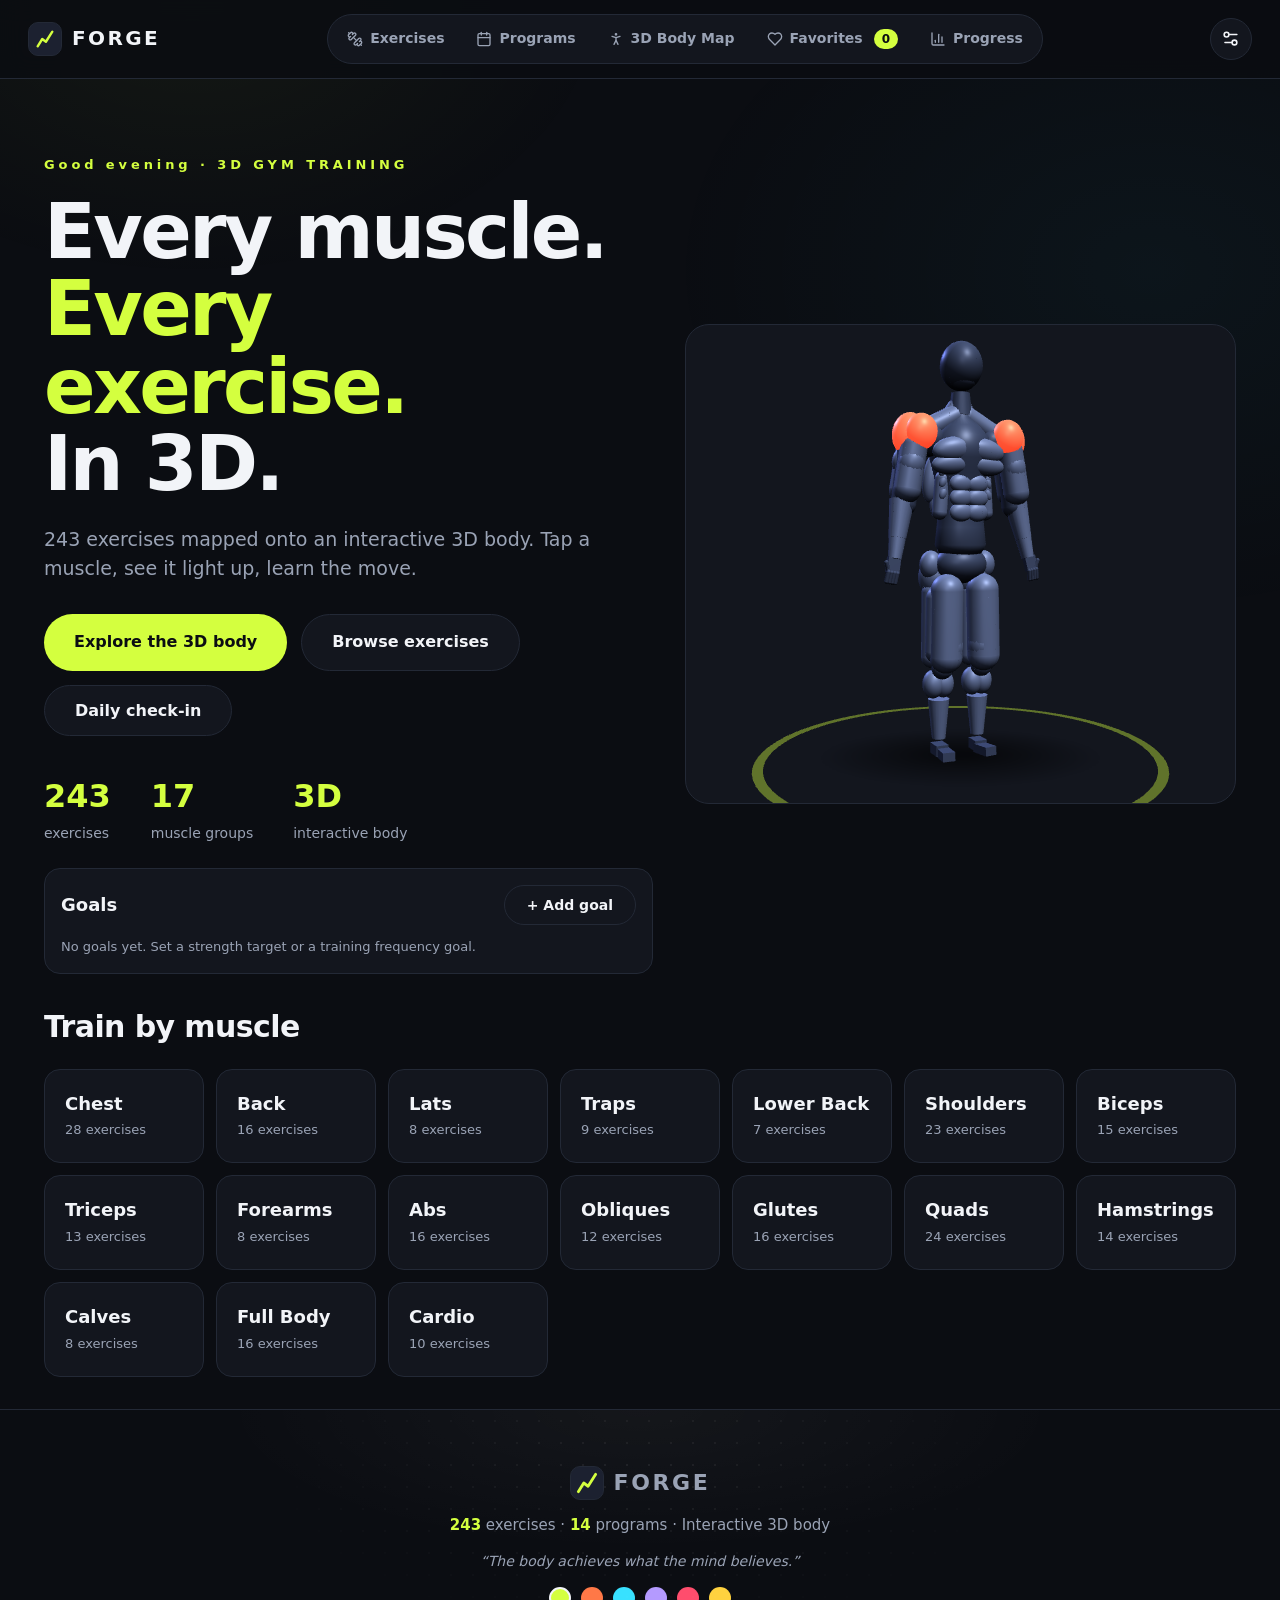
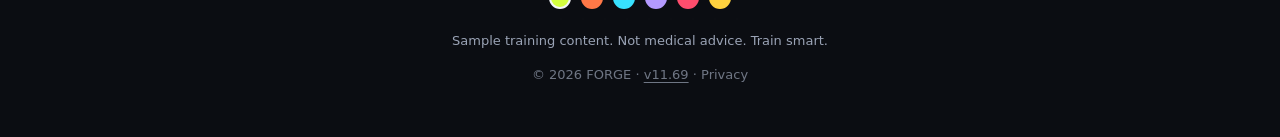
==== commit eeb9d542: "v11.69: fix challenge progress bars" ====
--- a/index.html
+++ b/index.html
@@ -10,12 +10,12 @@
     />
     <meta name="theme-color" content="#0b0e13" />
     <link rel="manifest" href="manifest.json" />
-    <link rel="stylesheet" href="css/base.css?v=11.68" />
-    <link rel="stylesheet" href="css/components.css?v=11.68" />
-    <link rel="stylesheet" href="css/views.css?v=11.68" />
-    <link rel="stylesheet" href="css/workout.css?v=11.68" />
-    <link rel="stylesheet" href="css/progress.css?v=11.68" />
-    <link rel="stylesheet" href="css/camera.css?v=11.68" />
+    <link rel="stylesheet" href="css/base.css?v=11.69" />
+    <link rel="stylesheet" href="css/components.css?v=11.69" />
+    <link rel="stylesheet" href="css/views.css?v=11.69" />
+    <link rel="stylesheet" href="css/workout.css?v=11.69" />
+    <link rel="stylesheet" href="css/progress.css?v=11.69" />
+    <link rel="stylesheet" href="css/camera.css?v=11.69" />
   </head>
   <body>
     <div
@@ -940,7 +940,7 @@
         <div class="foot-accents" id="footAccents" aria-label="Theme accent"></div>
         <p class="muted foot-disclaimer">Sample training content. Not medical advice. Train smart.</p>
         <p class="muted foot-copy">
-          © 2026 FORGE · <button class="foot-ver" id="footVer">v11.68</button> ·
+          © 2026 FORGE · <button class="foot-ver" id="footVer">v11.69</button> ·
           <a href="#/privacy" class="foot-privacy">Privacy</a>
         </p>
         <div class="foot-changelog hidden" id="footChangelog"></div>
--- a/css/progress.css
+++ b/css/progress.css
@@ -606,6 +606,21 @@
   margin-bottom: 8px;
   display: flex;
   justify-content: center;
+}
+
+.challenge-bar {
+  margin-top: 8px;
+  background: var(--surface2);
+  border-radius: 999px;
+  height: 8px;
+  overflow: hidden;
+}
+
+.challenge-fill {
+  height: 100%;
+  background: var(--volt);
+  border-radius: 999px;
+  transition: width 0.3s ease;
 }
 
 .badge-card .badge-icon .ic {
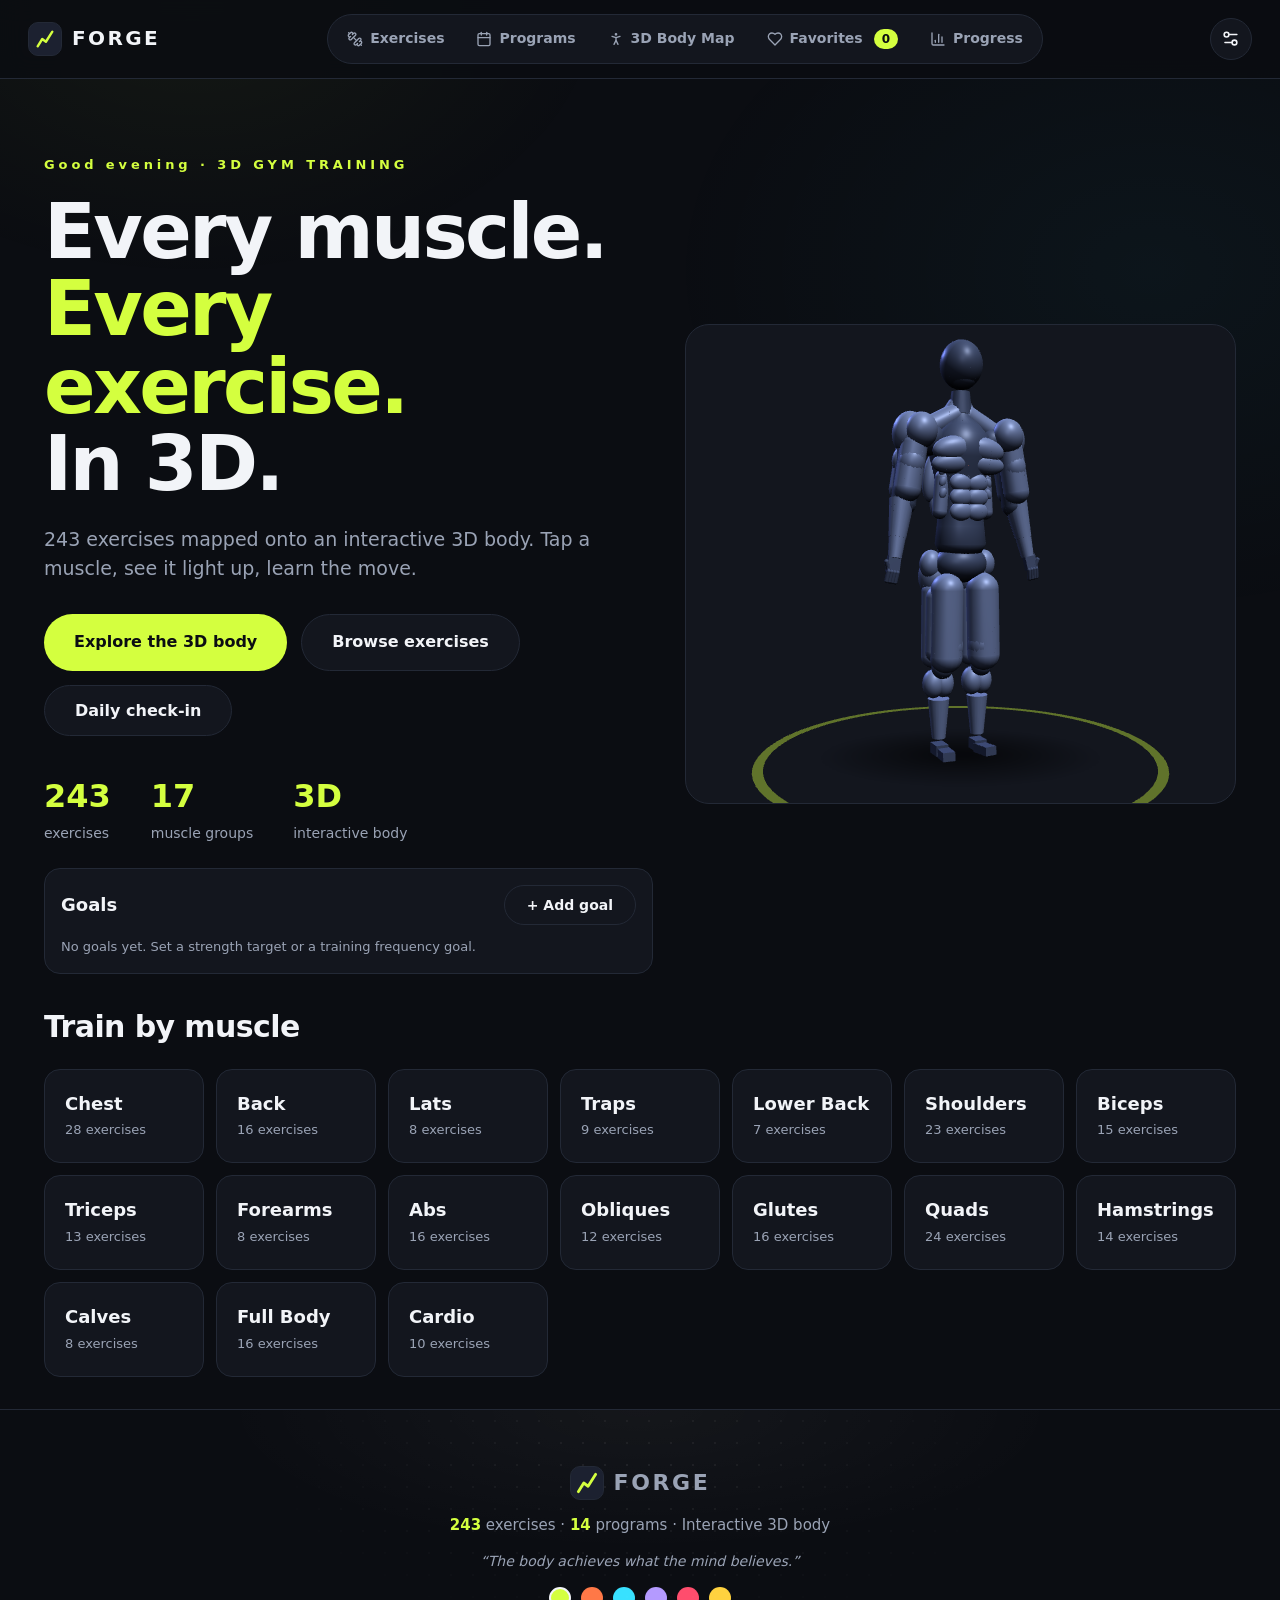
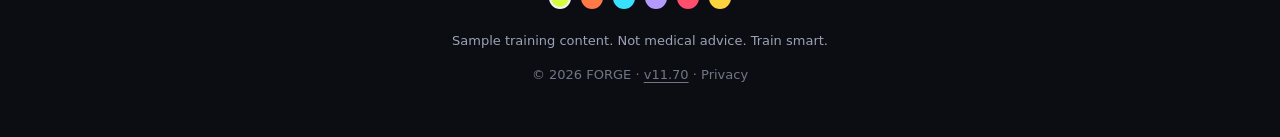
==== commit a45e4922: "v11.70: make challenge bars more visible" ====
--- a/index.html
+++ b/index.html
@@ -10,12 +10,12 @@
     />
     <meta name="theme-color" content="#0b0e13" />
     <link rel="manifest" href="manifest.json" />
-    <link rel="stylesheet" href="css/base.css?v=11.69" />
-    <link rel="stylesheet" href="css/components.css?v=11.69" />
-    <link rel="stylesheet" href="css/views.css?v=11.69" />
-    <link rel="stylesheet" href="css/workout.css?v=11.69" />
-    <link rel="stylesheet" href="css/progress.css?v=11.69" />
-    <link rel="stylesheet" href="css/camera.css?v=11.69" />
+    <link rel="stylesheet" href="css/base.css?v=11.70" />
+    <link rel="stylesheet" href="css/components.css?v=11.70" />
+    <link rel="stylesheet" href="css/views.css?v=11.70" />
+    <link rel="stylesheet" href="css/workout.css?v=11.70" />
+    <link rel="stylesheet" href="css/progress.css?v=11.70" />
+    <link rel="stylesheet" href="css/camera.css?v=11.70" />
   </head>
   <body>
     <div
@@ -940,7 +940,7 @@
         <div class="foot-accents" id="footAccents" aria-label="Theme accent"></div>
         <p class="muted foot-disclaimer">Sample training content. Not medical advice. Train smart.</p>
         <p class="muted foot-copy">
-          © 2026 FORGE · <button class="foot-ver" id="footVer">v11.69</button> ·
+          © 2026 FORGE · <button class="foot-ver" id="footVer">v11.70</button> ·
           <a href="#/privacy" class="foot-privacy">Privacy</a>
         </p>
         <div class="foot-changelog hidden" id="footChangelog"></div>
--- a/css/progress.css
+++ b/css/progress.css
@@ -610,7 +610,8 @@
 
 .challenge-bar {
   margin-top: 8px;
-  background: var(--surface2);
+  margin-bottom: 8px;
+  background: rgba(255, 255, 255, 0.08);
   border-radius: 999px;
   height: 8px;
   overflow: hidden;
@@ -621,6 +622,7 @@
   background: var(--volt);
   border-radius: 999px;
   transition: width 0.3s ease;
+  min-width: 0;
 }
 
 .badge-card .badge-icon .ic {
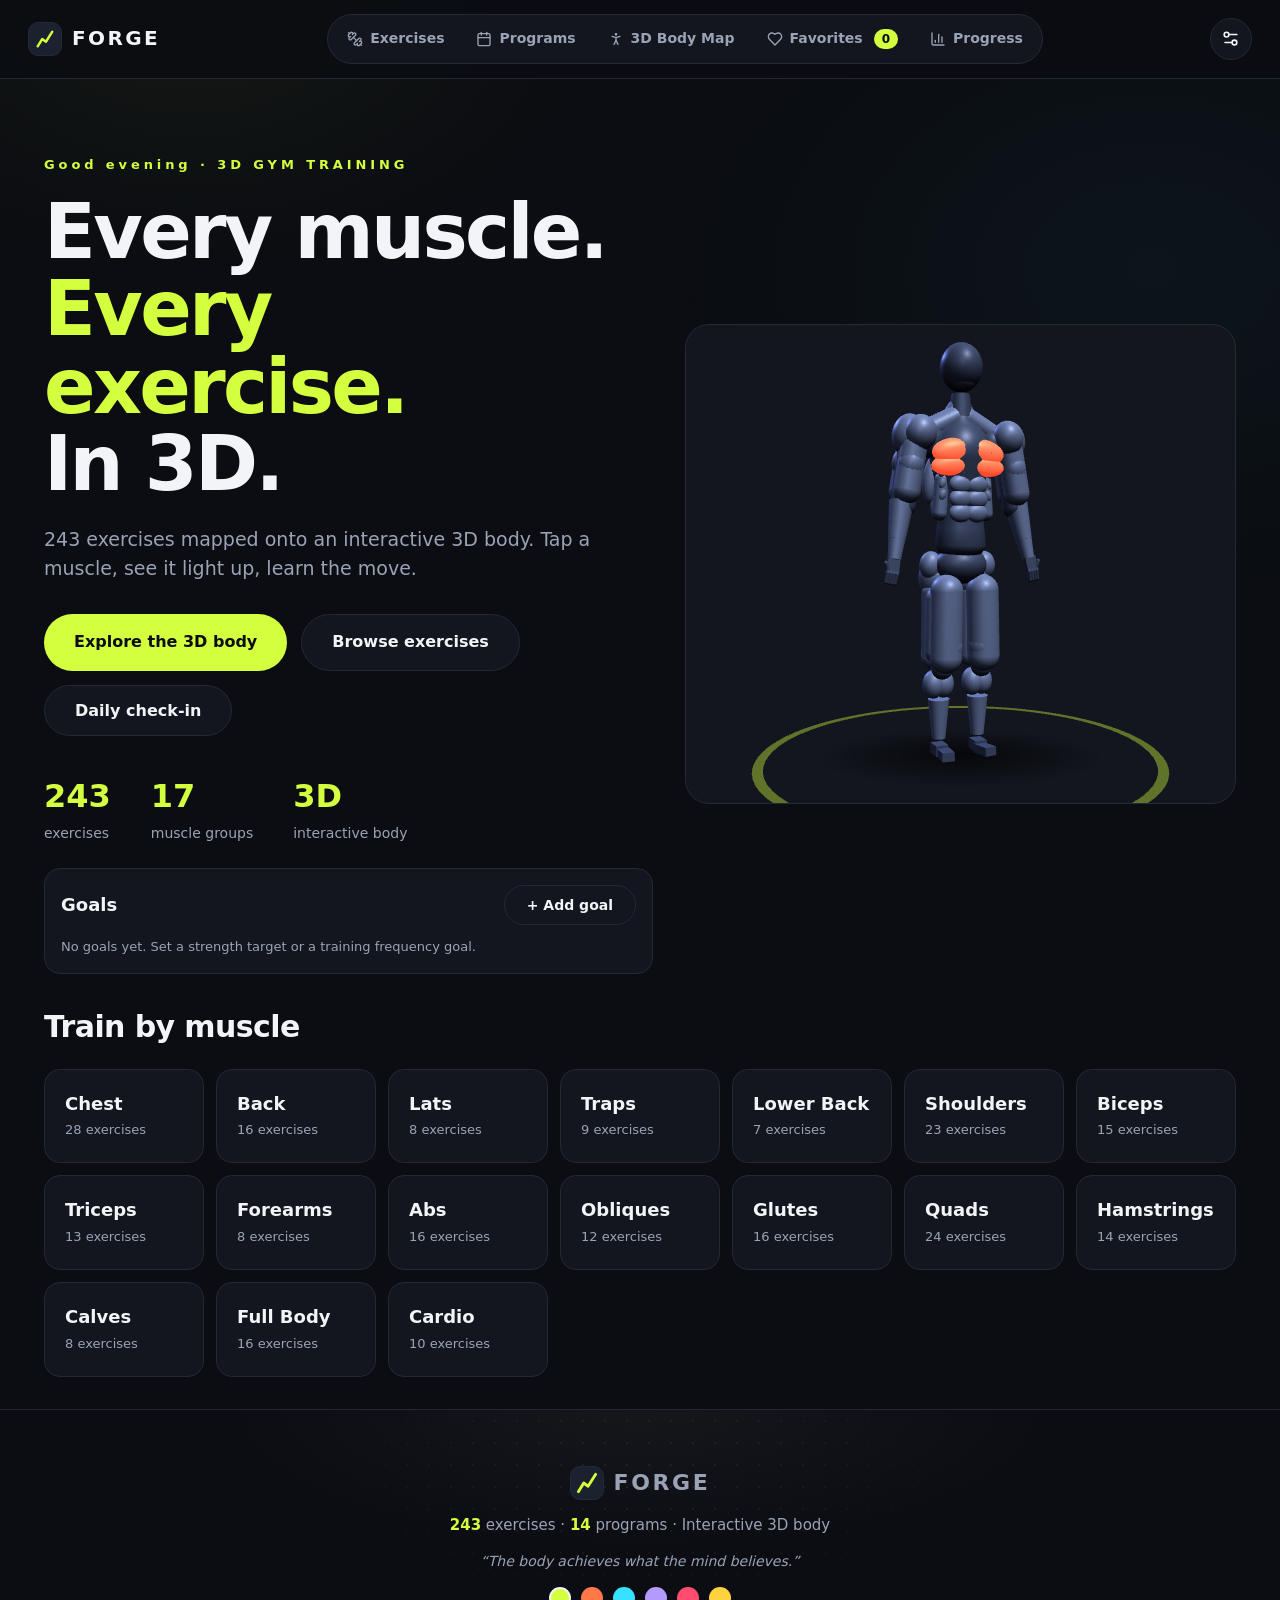
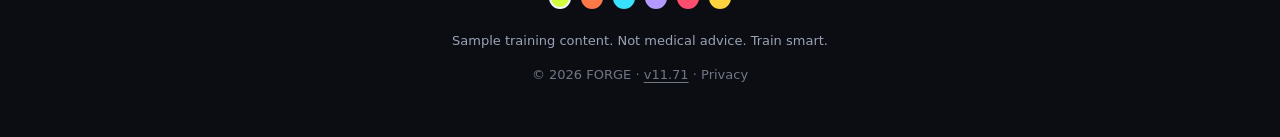
==== commit a4b3febb: "v11.71: fix challenge bar width and add JS cache-busting" ====
--- a/index.html
+++ b/index.html
@@ -10,12 +10,12 @@
     />
     <meta name="theme-color" content="#0b0e13" />
     <link rel="manifest" href="manifest.json" />
-    <link rel="stylesheet" href="css/base.css?v=11.70" />
-    <link rel="stylesheet" href="css/components.css?v=11.70" />
-    <link rel="stylesheet" href="css/views.css?v=11.70" />
-    <link rel="stylesheet" href="css/workout.css?v=11.70" />
-    <link rel="stylesheet" href="css/progress.css?v=11.70" />
-    <link rel="stylesheet" href="css/camera.css?v=11.70" />
+    <link rel="stylesheet" href="css/base.css?v=11.71" />
+    <link rel="stylesheet" href="css/components.css?v=11.71" />
+    <link rel="stylesheet" href="css/views.css?v=11.71" />
+    <link rel="stylesheet" href="css/workout.css?v=11.71" />
+    <link rel="stylesheet" href="css/progress.css?v=11.71" />
+    <link rel="stylesheet" href="css/camera.css?v=11.71" />
   </head>
   <body>
     <div
@@ -940,7 +940,7 @@
         <div class="foot-accents" id="footAccents" aria-label="Theme accent"></div>
         <p class="muted foot-disclaimer">Sample training content. Not medical advice. Train smart.</p>
         <p class="muted foot-copy">
-          © 2026 FORGE · <button class="foot-ver" id="footVer">v11.70</button> ·
+          © 2026 FORGE · <button class="foot-ver" id="footVer">v11.71</button> ·
           <a href="#/privacy" class="foot-privacy">Privacy</a>
         </p>
         <div class="foot-changelog hidden" id="footChangelog"></div>
@@ -1160,19 +1160,19 @@
 
     <!-- JS modules: load order matters (shared globals, no bundler) -->
     <script src="js/vendor/three.min.js"></script>
-    <script src="js/data-exercises.js"></script>
-    <script src="js/data-programs.js"></script>
-    <script src="js/demo.js"></script>
-    <script src="js/icons.js"></script>
-    <script src="js/core.js"></script>
-    <script src="js/storage.js"></script>
-    <script src="js/badges.js"></script>
-    <script src="js/views.js"></script>
-    <script src="js/progress.js"></script>
-    <script src="js/programs.js"></script>
-    <script src="js/workout.js"></script>
-    <script src="js/camera.js"></script>
-
-    <script src="js/app.js"></script>
+    <script src="js/data-exercises.js?v=11.71"></script>
+    <script src="js/data-programs.js?v=11.71"></script>
+    <script src="js/demo.js?v=11.71"></script>
+    <script src="js/icons.js?v=11.71"></script>
+    <script src="js/core.js?v=11.71"></script>
+    <script src="js/storage.js?v=11.71"></script>
+    <script src="js/badges.js?v=11.71"></script>
+    <script src="js/views.js?v=11.71"></script>
+    <script src="js/progress.js?v=11.71"></script>
+    <script src="js/programs.js?v=11.71"></script>
+    <script src="js/workout.js?v=11.71"></script>
+    <script src="js/camera.js?v=11.71"></script>
+
+    <script src="js/app.js?v=11.71"></script>
   </body>
 </html>
--- a/css/progress.css
+++ b/css/progress.css
@@ -609,6 +609,7 @@
 }
 
 .challenge-bar {
+  width: 100%;
   margin-top: 8px;
   margin-bottom: 8px;
   background: rgba(255, 255, 255, 0.08);
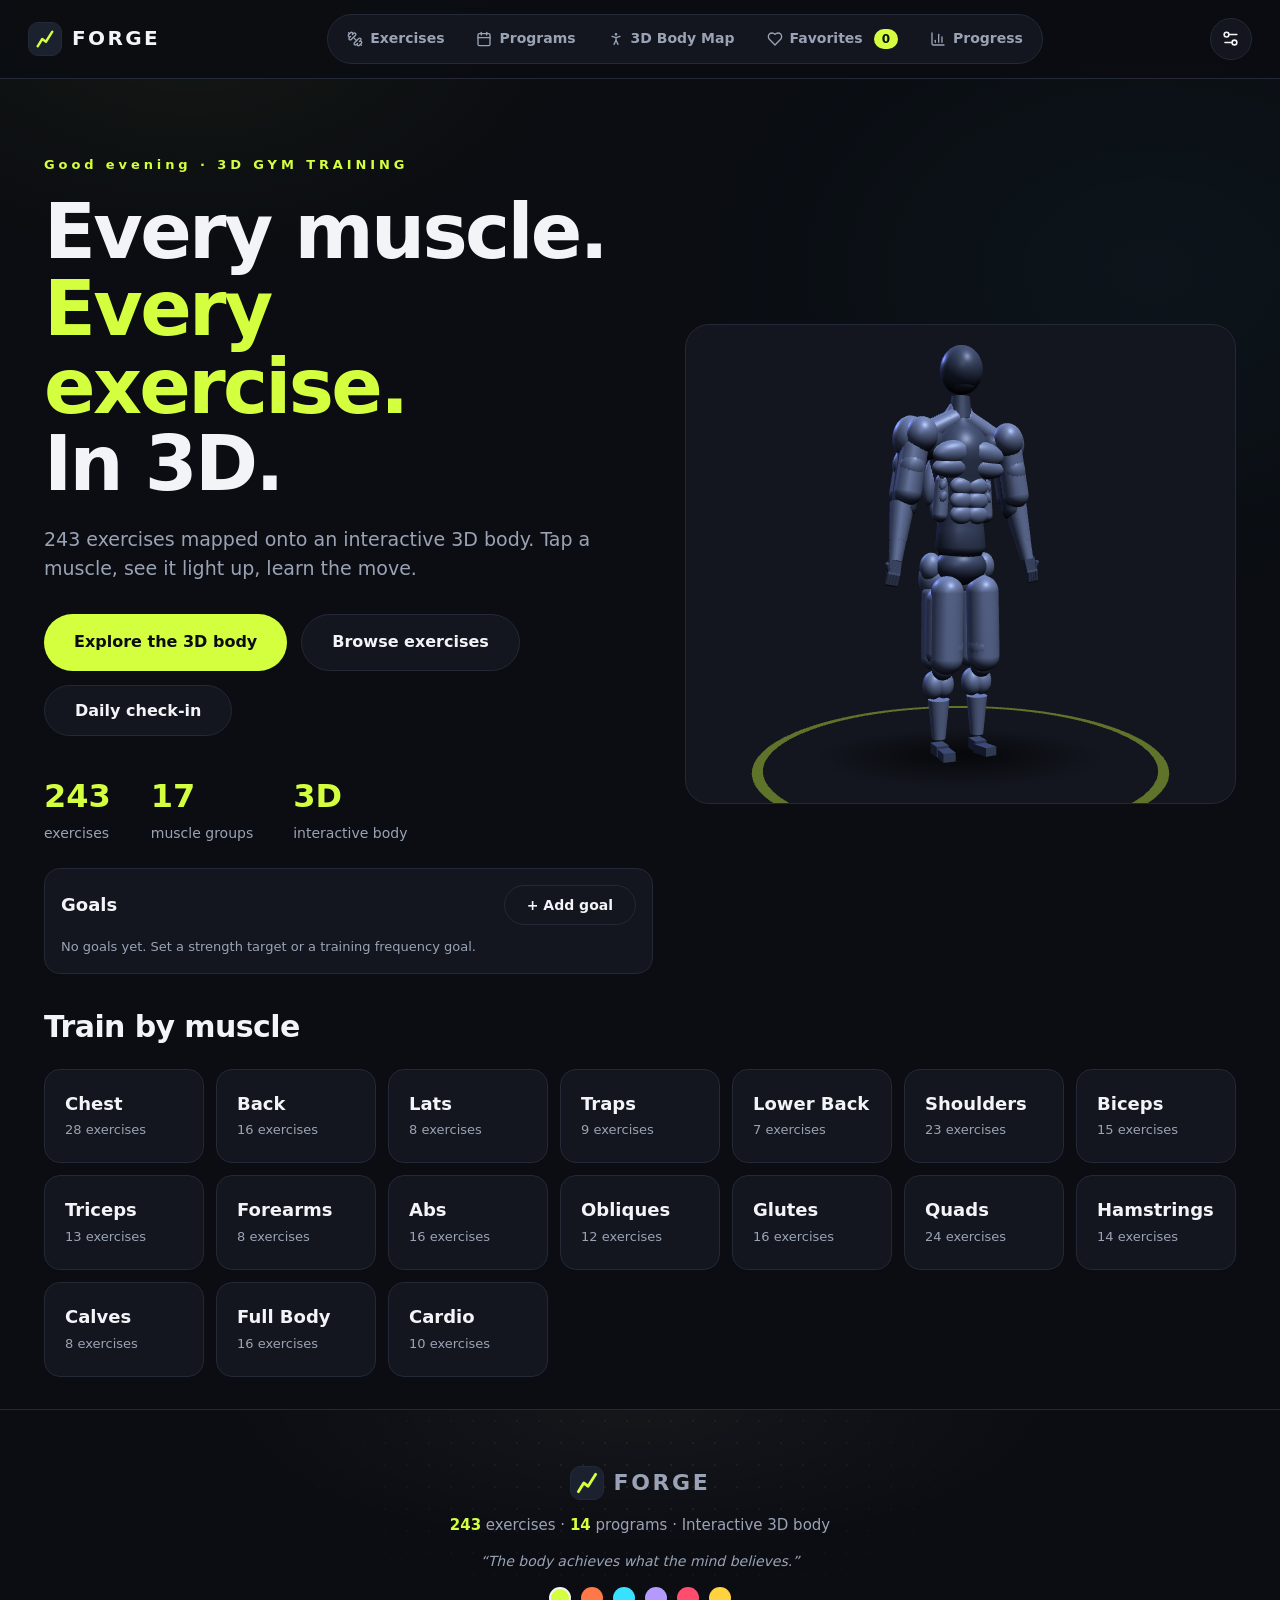
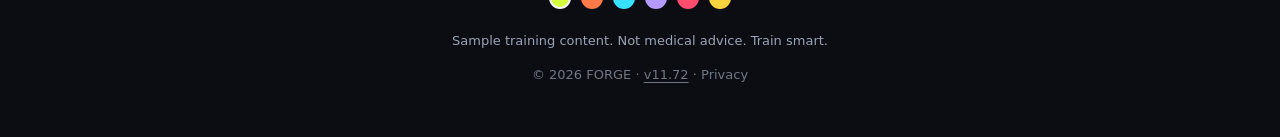
==== commit b7bf61b1: "v11.72: fix backup/restore/reset to handle IndexedDB" ====
--- a/index.html
+++ b/index.html
@@ -10,12 +10,12 @@
     />
     <meta name="theme-color" content="#0b0e13" />
     <link rel="manifest" href="manifest.json" />
-    <link rel="stylesheet" href="css/base.css?v=11.71" />
-    <link rel="stylesheet" href="css/components.css?v=11.71" />
-    <link rel="stylesheet" href="css/views.css?v=11.71" />
-    <link rel="stylesheet" href="css/workout.css?v=11.71" />
-    <link rel="stylesheet" href="css/progress.css?v=11.71" />
-    <link rel="stylesheet" href="css/camera.css?v=11.71" />
+    <link rel="stylesheet" href="css/base.css?v=11.72" />
+    <link rel="stylesheet" href="css/components.css?v=11.72" />
+    <link rel="stylesheet" href="css/views.css?v=11.72" />
+    <link rel="stylesheet" href="css/workout.css?v=11.72" />
+    <link rel="stylesheet" href="css/progress.css?v=11.72" />
+    <link rel="stylesheet" href="css/camera.css?v=11.72" />
   </head>
   <body>
     <div
@@ -940,7 +940,7 @@
         <div class="foot-accents" id="footAccents" aria-label="Theme accent"></div>
         <p class="muted foot-disclaimer">Sample training content. Not medical advice. Train smart.</p>
         <p class="muted foot-copy">
-          © 2026 FORGE · <button class="foot-ver" id="footVer">v11.71</button> ·
+          © 2026 FORGE · <button class="foot-ver" id="footVer">v11.72</button> ·
           <a href="#/privacy" class="foot-privacy">Privacy</a>
         </p>
         <div class="foot-changelog hidden" id="footChangelog"></div>
@@ -1160,19 +1160,19 @@
 
     <!-- JS modules: load order matters (shared globals, no bundler) -->
     <script src="js/vendor/three.min.js"></script>
-    <script src="js/data-exercises.js?v=11.71"></script>
-    <script src="js/data-programs.js?v=11.71"></script>
-    <script src="js/demo.js?v=11.71"></script>
-    <script src="js/icons.js?v=11.71"></script>
-    <script src="js/core.js?v=11.71"></script>
-    <script src="js/storage.js?v=11.71"></script>
-    <script src="js/badges.js?v=11.71"></script>
-    <script src="js/views.js?v=11.71"></script>
-    <script src="js/progress.js?v=11.71"></script>
-    <script src="js/programs.js?v=11.71"></script>
-    <script src="js/workout.js?v=11.71"></script>
-    <script src="js/camera.js?v=11.71"></script>
-
-    <script src="js/app.js?v=11.71"></script>
+    <script src="js/data-exercises.js?v=11.72"></script>
+    <script src="js/data-programs.js?v=11.72"></script>
+    <script src="js/demo.js?v=11.72"></script>
+    <script src="js/icons.js?v=11.72"></script>
+    <script src="js/core.js?v=11.72"></script>
+    <script src="js/storage.js?v=11.72"></script>
+    <script src="js/badges.js?v=11.72"></script>
+    <script src="js/views.js?v=11.72"></script>
+    <script src="js/progress.js?v=11.72"></script>
+    <script src="js/programs.js?v=11.72"></script>
+    <script src="js/workout.js?v=11.72"></script>
+    <script src="js/camera.js?v=11.72"></script>
+
+    <script src="js/app.js?v=11.72"></script>
   </body>
 </html>
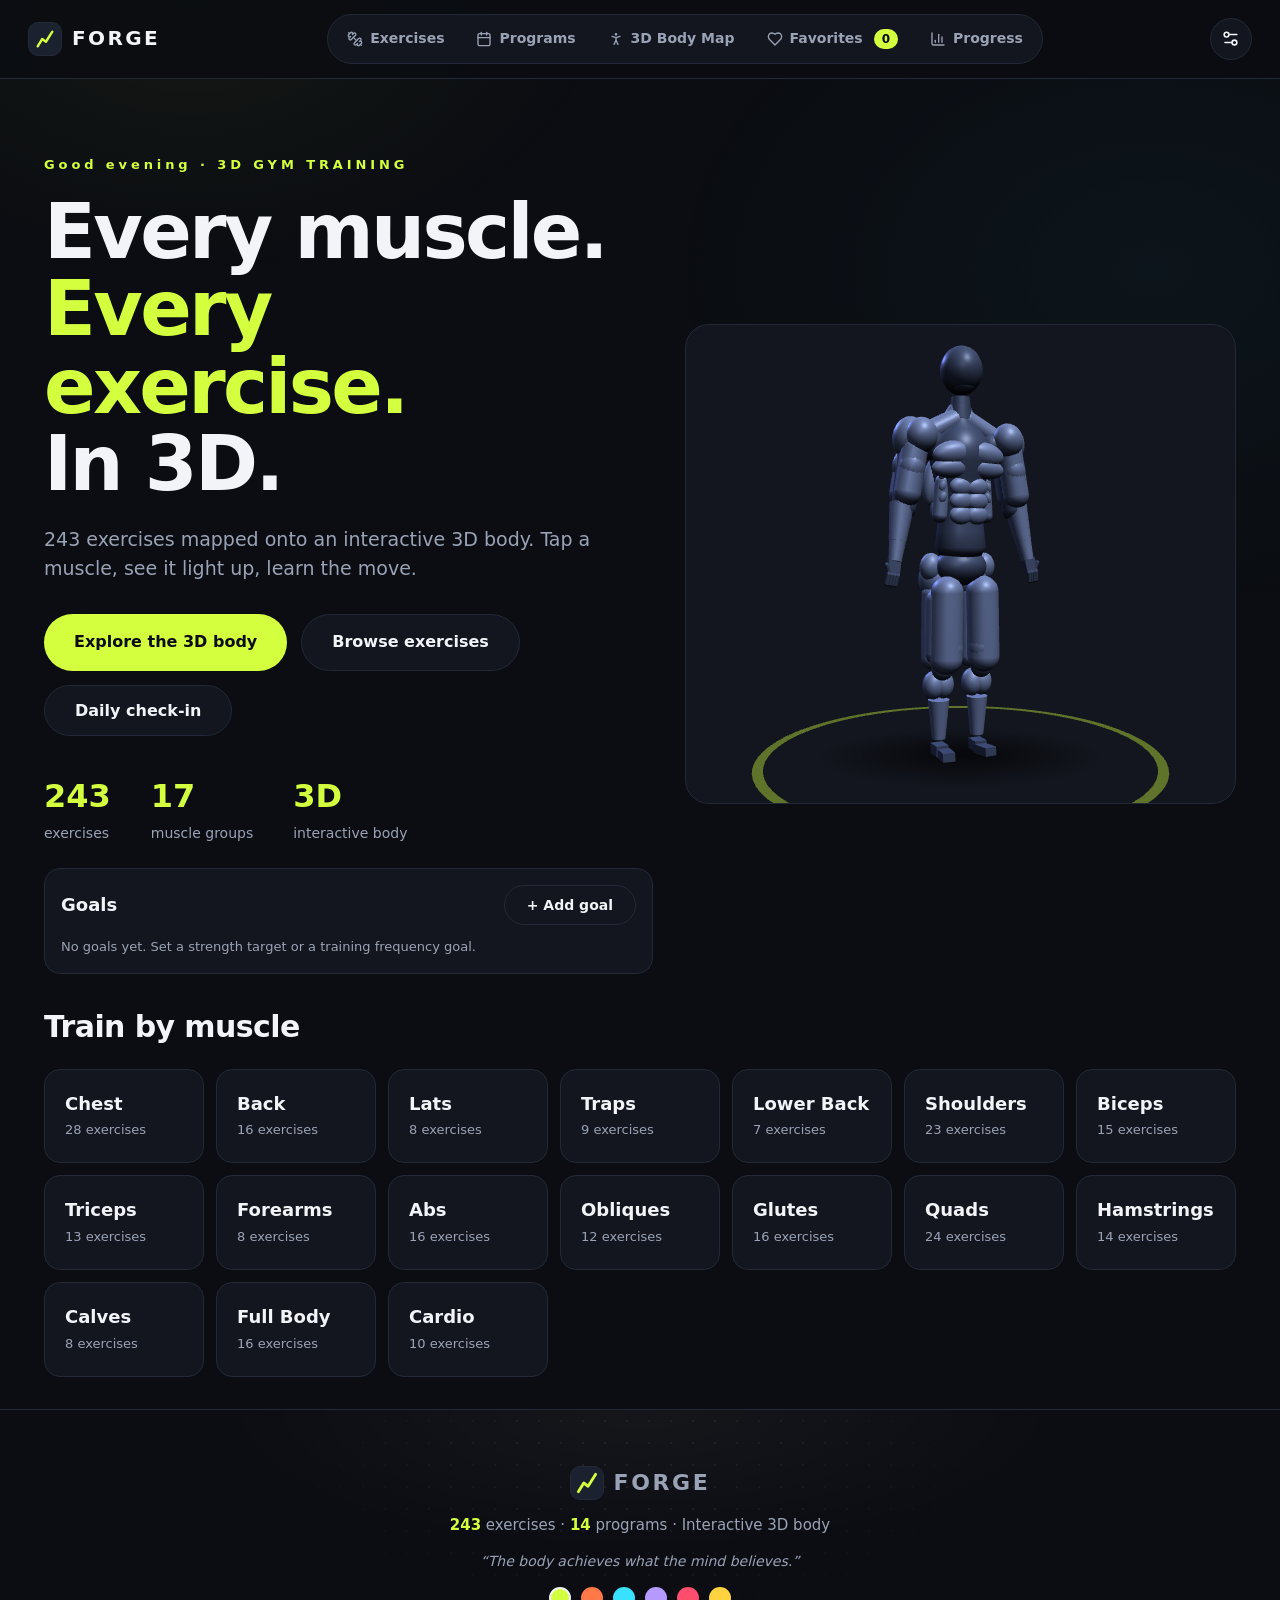
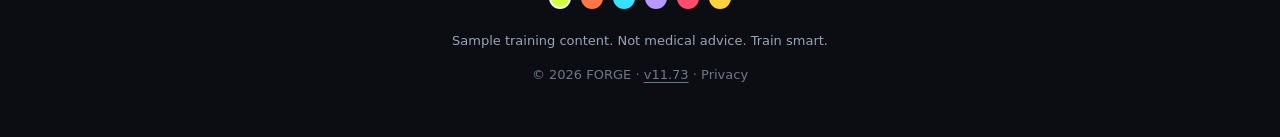
==== commit 7e339429: "v11.73: fix session volume popup positioning and instant-close" ====
--- a/index.html
+++ b/index.html
@@ -10,12 +10,12 @@
     />
     <meta name="theme-color" content="#0b0e13" />
     <link rel="manifest" href="manifest.json" />
-    <link rel="stylesheet" href="css/base.css?v=11.72" />
-    <link rel="stylesheet" href="css/components.css?v=11.72" />
-    <link rel="stylesheet" href="css/views.css?v=11.72" />
-    <link rel="stylesheet" href="css/workout.css?v=11.72" />
-    <link rel="stylesheet" href="css/progress.css?v=11.72" />
-    <link rel="stylesheet" href="css/camera.css?v=11.72" />
+    <link rel="stylesheet" href="css/base.css?v=11.73" />
+    <link rel="stylesheet" href="css/components.css?v=11.73" />
+    <link rel="stylesheet" href="css/views.css?v=11.73" />
+    <link rel="stylesheet" href="css/workout.css?v=11.73" />
+    <link rel="stylesheet" href="css/progress.css?v=11.73" />
+    <link rel="stylesheet" href="css/camera.css?v=11.73" />
   </head>
   <body>
     <div
@@ -940,7 +940,7 @@
         <div class="foot-accents" id="footAccents" aria-label="Theme accent"></div>
         <p class="muted foot-disclaimer">Sample training content. Not medical advice. Train smart.</p>
         <p class="muted foot-copy">
-          © 2026 FORGE · <button class="foot-ver" id="footVer">v11.72</button> ·
+          © 2026 FORGE · <button class="foot-ver" id="footVer">v11.73</button> ·
           <a href="#/privacy" class="foot-privacy">Privacy</a>
         </p>
         <div class="foot-changelog hidden" id="footChangelog"></div>
@@ -1160,19 +1160,19 @@
 
     <!-- JS modules: load order matters (shared globals, no bundler) -->
     <script src="js/vendor/three.min.js"></script>
-    <script src="js/data-exercises.js?v=11.72"></script>
-    <script src="js/data-programs.js?v=11.72"></script>
-    <script src="js/demo.js?v=11.72"></script>
-    <script src="js/icons.js?v=11.72"></script>
-    <script src="js/core.js?v=11.72"></script>
-    <script src="js/storage.js?v=11.72"></script>
-    <script src="js/badges.js?v=11.72"></script>
-    <script src="js/views.js?v=11.72"></script>
-    <script src="js/progress.js?v=11.72"></script>
-    <script src="js/programs.js?v=11.72"></script>
-    <script src="js/workout.js?v=11.72"></script>
-    <script src="js/camera.js?v=11.72"></script>
-
-    <script src="js/app.js?v=11.72"></script>
+    <script src="js/data-exercises.js?v=11.73"></script>
+    <script src="js/data-programs.js?v=11.73"></script>
+    <script src="js/demo.js?v=11.73"></script>
+    <script src="js/icons.js?v=11.73"></script>
+    <script src="js/core.js?v=11.73"></script>
+    <script src="js/storage.js?v=11.73"></script>
+    <script src="js/badges.js?v=11.73"></script>
+    <script src="js/views.js?v=11.73"></script>
+    <script src="js/progress.js?v=11.73"></script>
+    <script src="js/programs.js?v=11.73"></script>
+    <script src="js/workout.js?v=11.73"></script>
+    <script src="js/camera.js?v=11.73"></script>
+
+    <script src="js/app.js?v=11.73"></script>
   </body>
 </html>
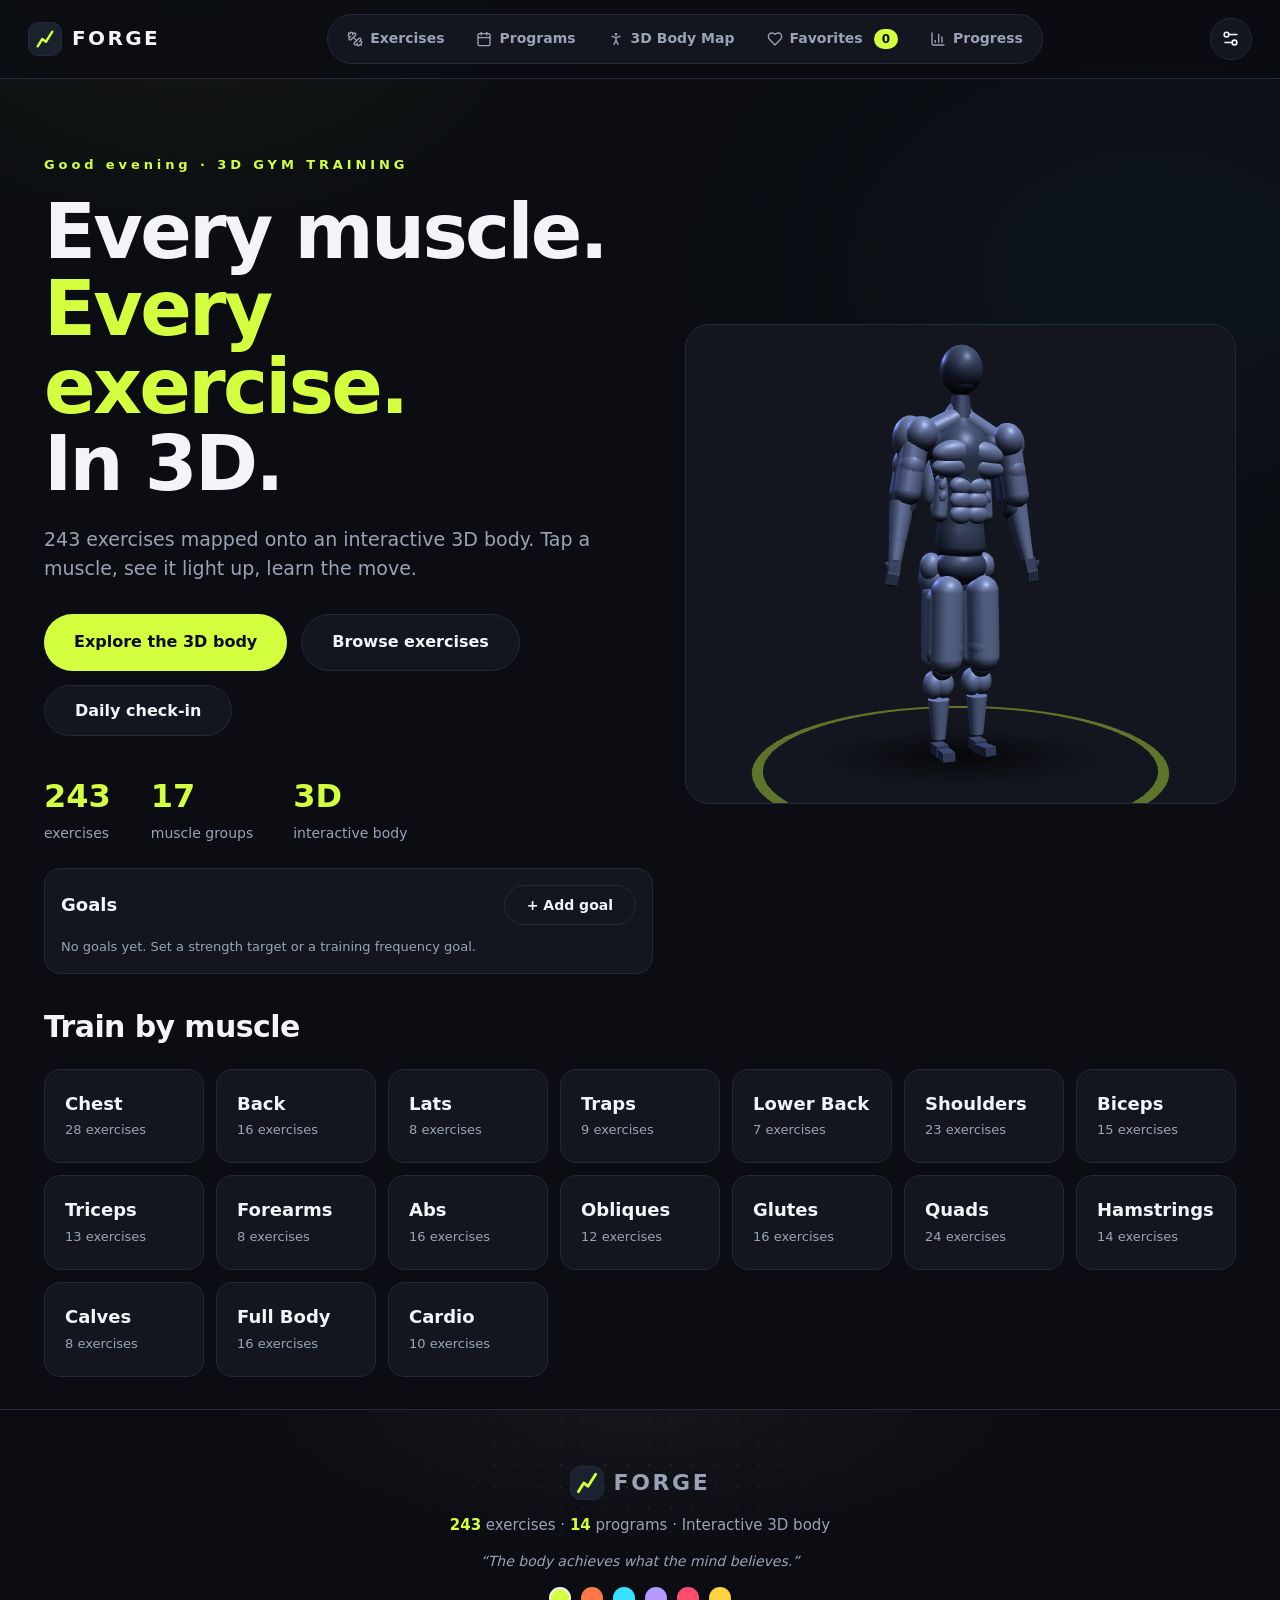
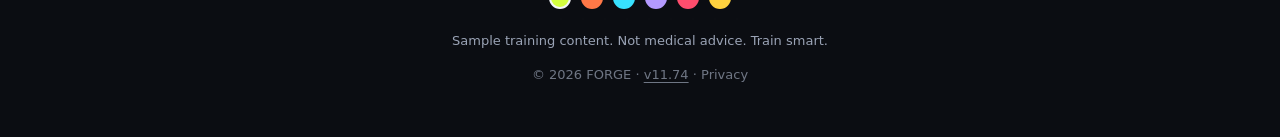
==== commit 38345b6d: "v11.74: fix ForgeDB reference in backup/restore" ====
--- a/index.html
+++ b/index.html
@@ -10,12 +10,12 @@
     />
     <meta name="theme-color" content="#0b0e13" />
     <link rel="manifest" href="manifest.json" />
-    <link rel="stylesheet" href="css/base.css?v=11.73" />
-    <link rel="stylesheet" href="css/components.css?v=11.73" />
-    <link rel="stylesheet" href="css/views.css?v=11.73" />
-    <link rel="stylesheet" href="css/workout.css?v=11.73" />
-    <link rel="stylesheet" href="css/progress.css?v=11.73" />
-    <link rel="stylesheet" href="css/camera.css?v=11.73" />
+    <link rel="stylesheet" href="css/base.css?v=11.74" />
+    <link rel="stylesheet" href="css/components.css?v=11.74" />
+    <link rel="stylesheet" href="css/views.css?v=11.74" />
+    <link rel="stylesheet" href="css/workout.css?v=11.74" />
+    <link rel="stylesheet" href="css/progress.css?v=11.74" />
+    <link rel="stylesheet" href="css/camera.css?v=11.74" />
   </head>
   <body>
     <div
@@ -940,7 +940,7 @@
         <div class="foot-accents" id="footAccents" aria-label="Theme accent"></div>
         <p class="muted foot-disclaimer">Sample training content. Not medical advice. Train smart.</p>
         <p class="muted foot-copy">
-          © 2026 FORGE · <button class="foot-ver" id="footVer">v11.73</button> ·
+          © 2026 FORGE · <button class="foot-ver" id="footVer">v11.74</button> ·
           <a href="#/privacy" class="foot-privacy">Privacy</a>
         </p>
         <div class="foot-changelog hidden" id="footChangelog"></div>
@@ -1160,19 +1160,19 @@
 
     <!-- JS modules: load order matters (shared globals, no bundler) -->
     <script src="js/vendor/three.min.js"></script>
-    <script src="js/data-exercises.js?v=11.73"></script>
-    <script src="js/data-programs.js?v=11.73"></script>
-    <script src="js/demo.js?v=11.73"></script>
-    <script src="js/icons.js?v=11.73"></script>
-    <script src="js/core.js?v=11.73"></script>
-    <script src="js/storage.js?v=11.73"></script>
-    <script src="js/badges.js?v=11.73"></script>
-    <script src="js/views.js?v=11.73"></script>
-    <script src="js/progress.js?v=11.73"></script>
-    <script src="js/programs.js?v=11.73"></script>
-    <script src="js/workout.js?v=11.73"></script>
-    <script src="js/camera.js?v=11.73"></script>
-
-    <script src="js/app.js?v=11.73"></script>
+    <script src="js/data-exercises.js?v=11.74"></script>
+    <script src="js/data-programs.js?v=11.74"></script>
+    <script src="js/demo.js?v=11.74"></script>
+    <script src="js/icons.js?v=11.74"></script>
+    <script src="js/core.js?v=11.74"></script>
+    <script src="js/storage.js?v=11.74"></script>
+    <script src="js/badges.js?v=11.74"></script>
+    <script src="js/views.js?v=11.74"></script>
+    <script src="js/progress.js?v=11.74"></script>
+    <script src="js/programs.js?v=11.74"></script>
+    <script src="js/workout.js?v=11.74"></script>
+    <script src="js/camera.js?v=11.74"></script>
+
+    <script src="js/app.js?v=11.74"></script>
   </body>
 </html>
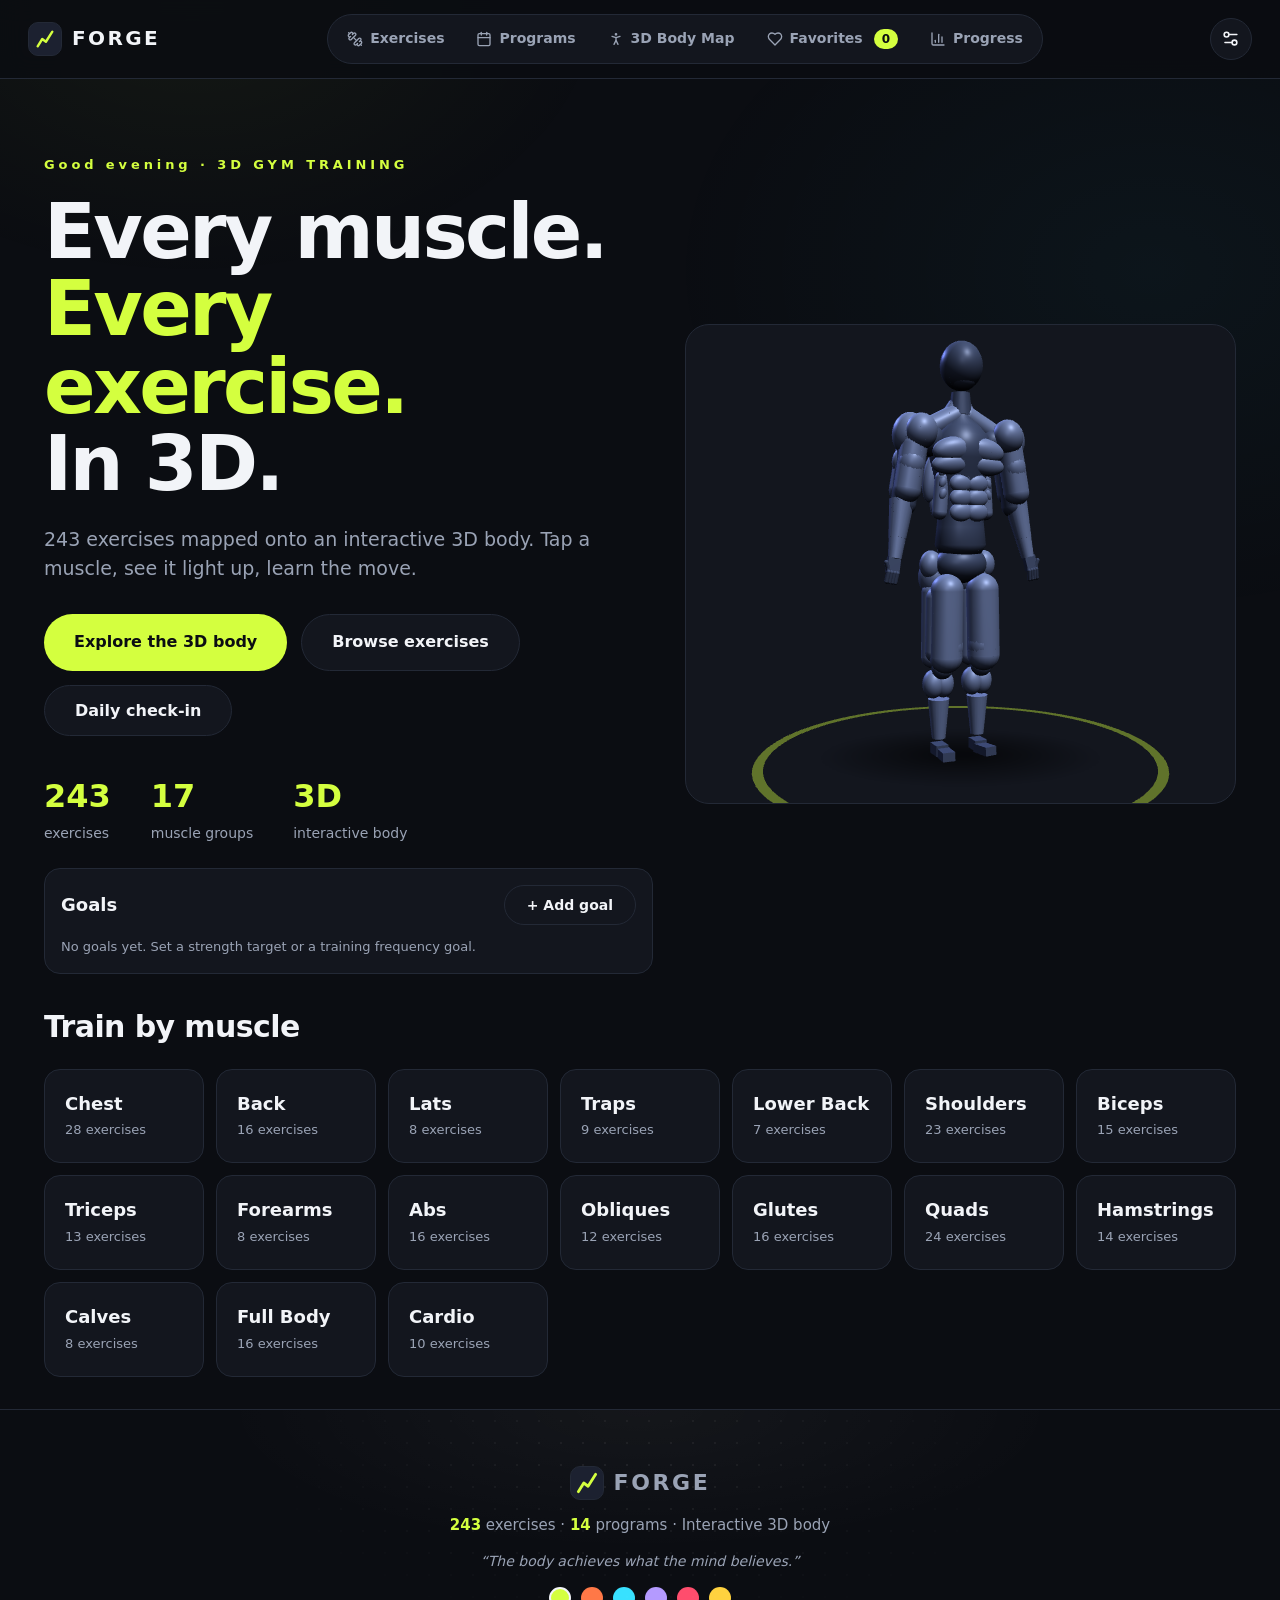
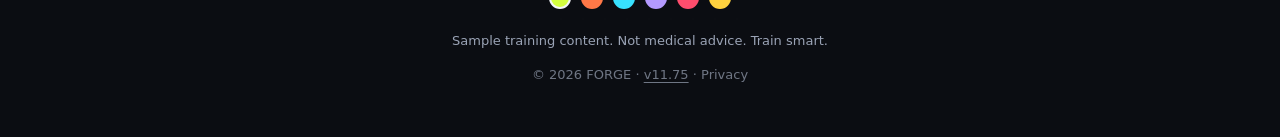
==== commit 5bea4da7: "v11.75: restore handles export format too" ====
--- a/index.html
+++ b/index.html
@@ -10,12 +10,12 @@
     />
     <meta name="theme-color" content="#0b0e13" />
     <link rel="manifest" href="manifest.json" />
-    <link rel="stylesheet" href="css/base.css?v=11.74" />
-    <link rel="stylesheet" href="css/components.css?v=11.74" />
-    <link rel="stylesheet" href="css/views.css?v=11.74" />
-    <link rel="stylesheet" href="css/workout.css?v=11.74" />
-    <link rel="stylesheet" href="css/progress.css?v=11.74" />
-    <link rel="stylesheet" href="css/camera.css?v=11.74" />
+    <link rel="stylesheet" href="css/base.css?v=11.75" />
+    <link rel="stylesheet" href="css/components.css?v=11.75" />
+    <link rel="stylesheet" href="css/views.css?v=11.75" />
+    <link rel="stylesheet" href="css/workout.css?v=11.75" />
+    <link rel="stylesheet" href="css/progress.css?v=11.75" />
+    <link rel="stylesheet" href="css/camera.css?v=11.75" />
   </head>
   <body>
     <div
@@ -940,7 +940,7 @@
         <div class="foot-accents" id="footAccents" aria-label="Theme accent"></div>
         <p class="muted foot-disclaimer">Sample training content. Not medical advice. Train smart.</p>
         <p class="muted foot-copy">
-          © 2026 FORGE · <button class="foot-ver" id="footVer">v11.74</button> ·
+          © 2026 FORGE · <button class="foot-ver" id="footVer">v11.75</button> ·
           <a href="#/privacy" class="foot-privacy">Privacy</a>
         </p>
         <div class="foot-changelog hidden" id="footChangelog"></div>
@@ -1160,19 +1160,19 @@
 
     <!-- JS modules: load order matters (shared globals, no bundler) -->
     <script src="js/vendor/three.min.js"></script>
-    <script src="js/data-exercises.js?v=11.74"></script>
-    <script src="js/data-programs.js?v=11.74"></script>
-    <script src="js/demo.js?v=11.74"></script>
-    <script src="js/icons.js?v=11.74"></script>
-    <script src="js/core.js?v=11.74"></script>
-    <script src="js/storage.js?v=11.74"></script>
-    <script src="js/badges.js?v=11.74"></script>
-    <script src="js/views.js?v=11.74"></script>
-    <script src="js/progress.js?v=11.74"></script>
-    <script src="js/programs.js?v=11.74"></script>
-    <script src="js/workout.js?v=11.74"></script>
-    <script src="js/camera.js?v=11.74"></script>
-
-    <script src="js/app.js?v=11.74"></script>
+    <script src="js/data-exercises.js?v=11.75"></script>
+    <script src="js/data-programs.js?v=11.75"></script>
+    <script src="js/demo.js?v=11.75"></script>
+    <script src="js/icons.js?v=11.75"></script>
+    <script src="js/core.js?v=11.75"></script>
+    <script src="js/storage.js?v=11.75"></script>
+    <script src="js/badges.js?v=11.75"></script>
+    <script src="js/views.js?v=11.75"></script>
+    <script src="js/progress.js?v=11.75"></script>
+    <script src="js/programs.js?v=11.75"></script>
+    <script src="js/workout.js?v=11.75"></script>
+    <script src="js/camera.js?v=11.75"></script>
+
+    <script src="js/app.js?v=11.75"></script>
   </body>
 </html>
